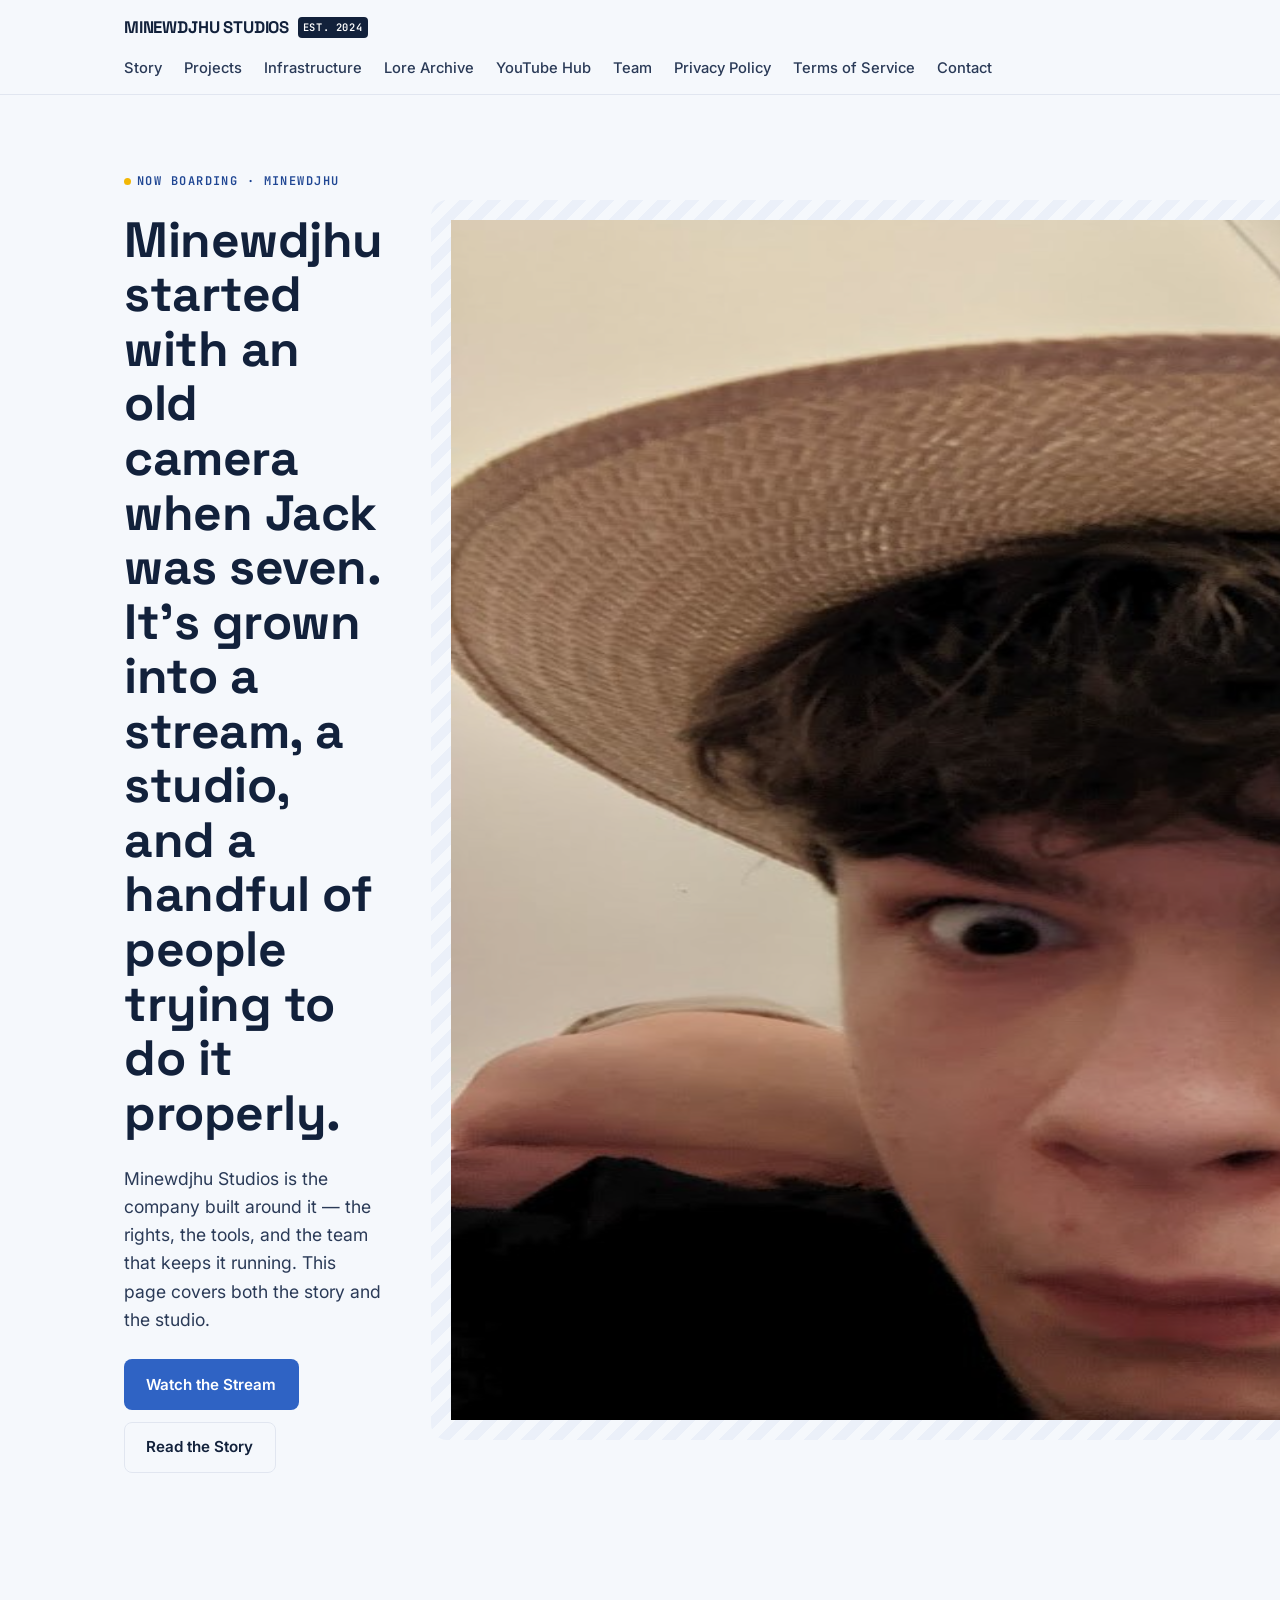
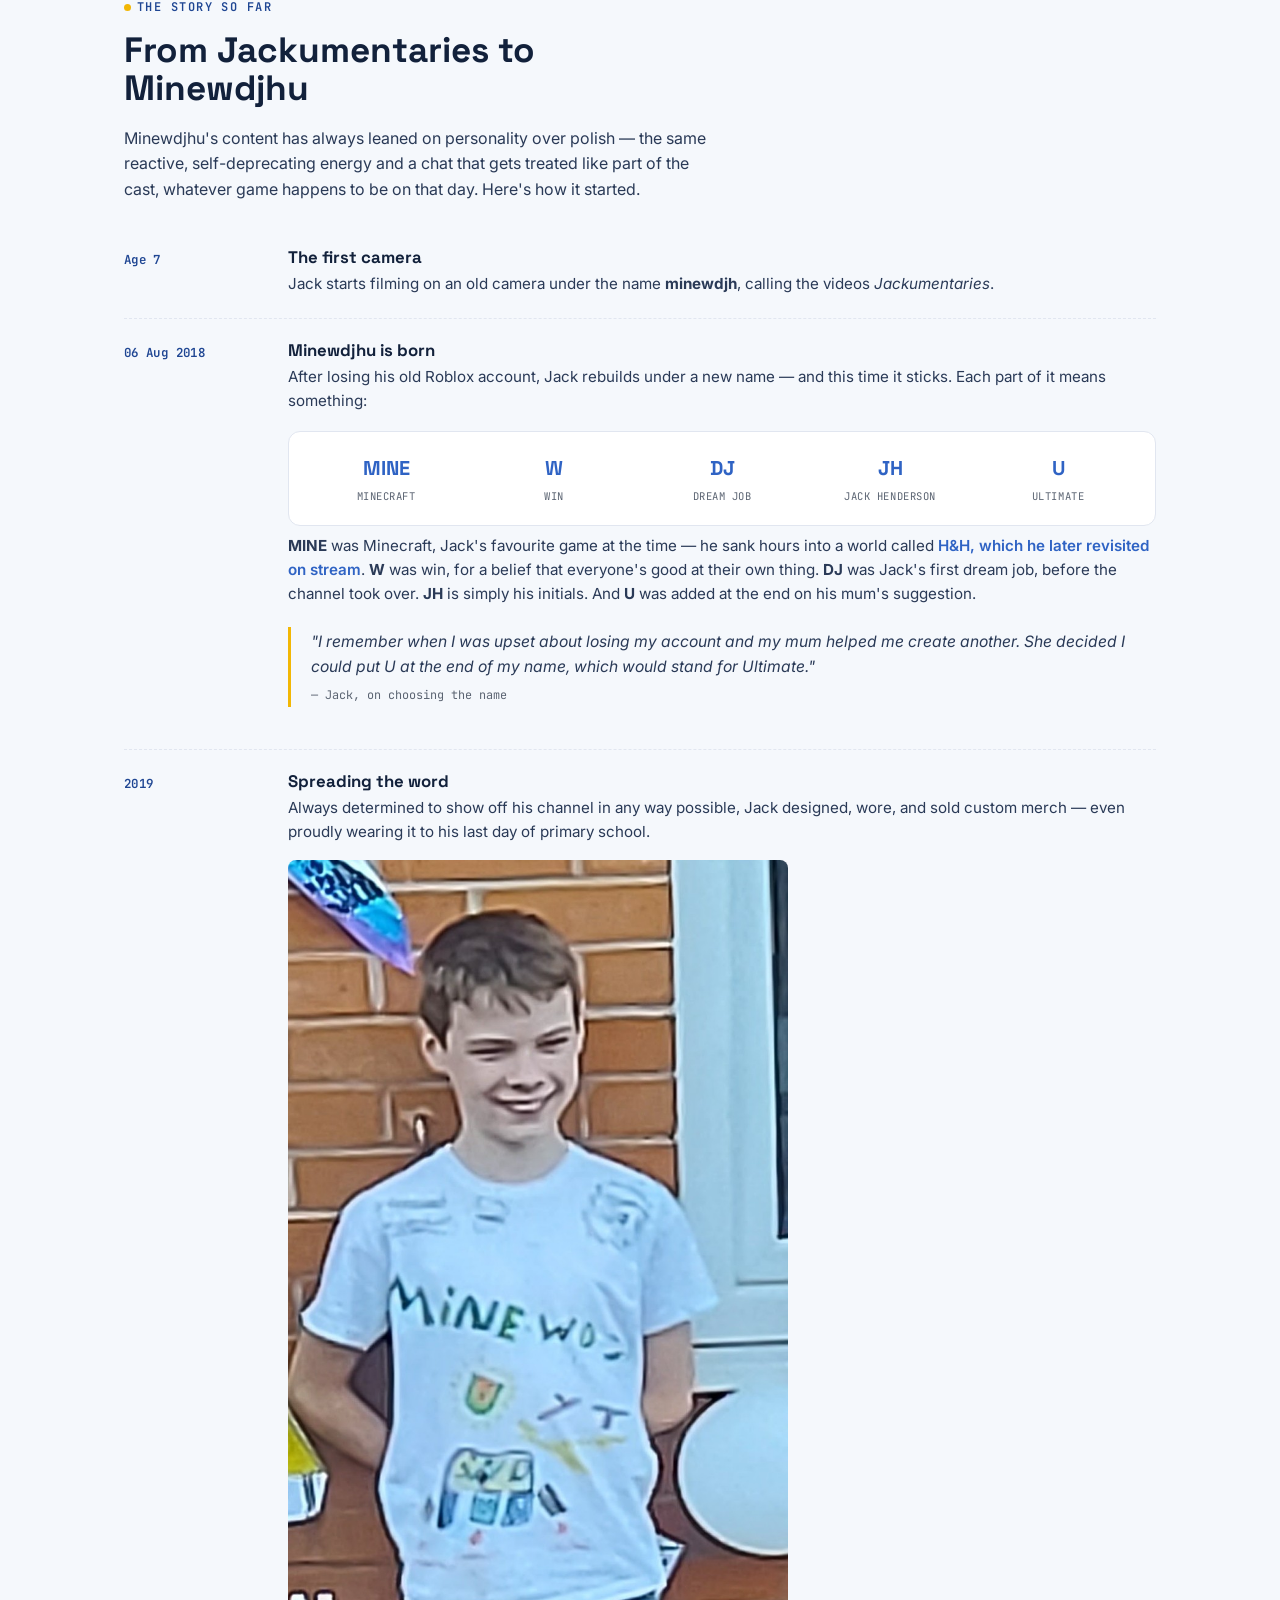
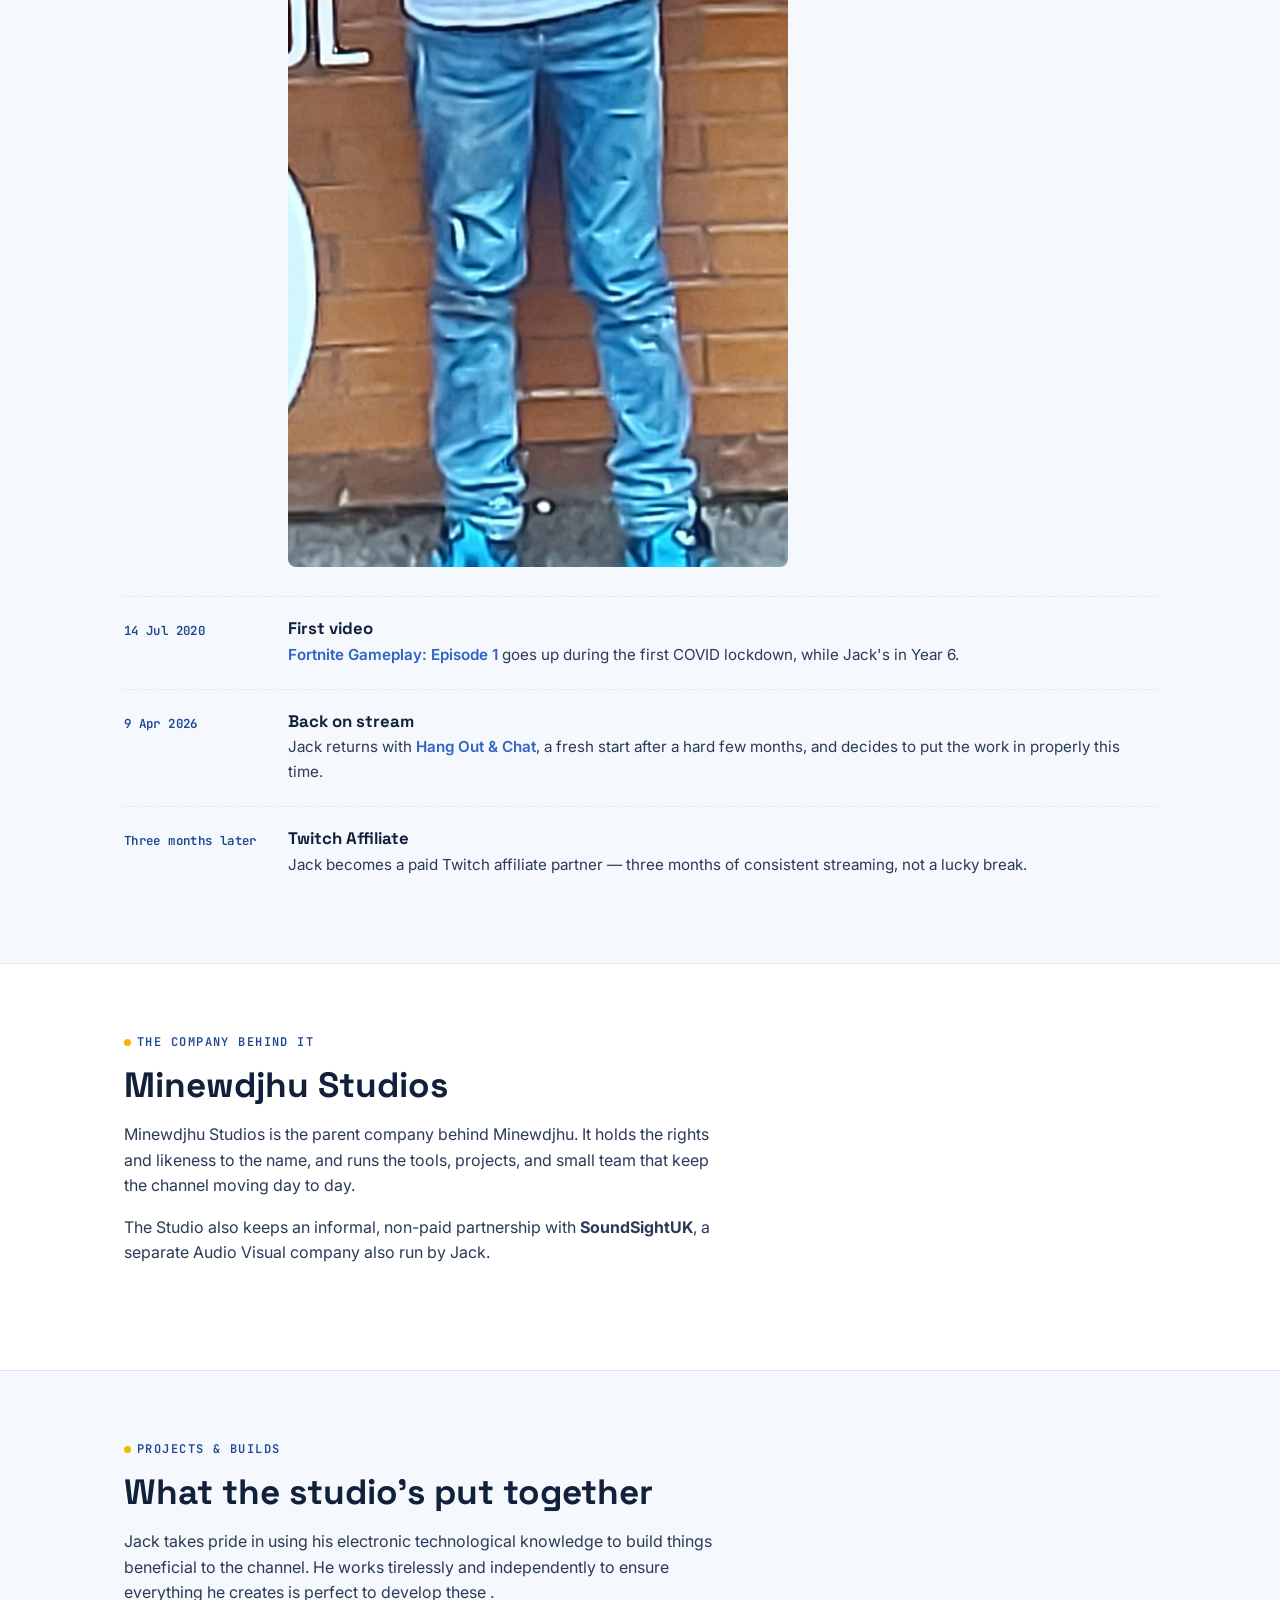
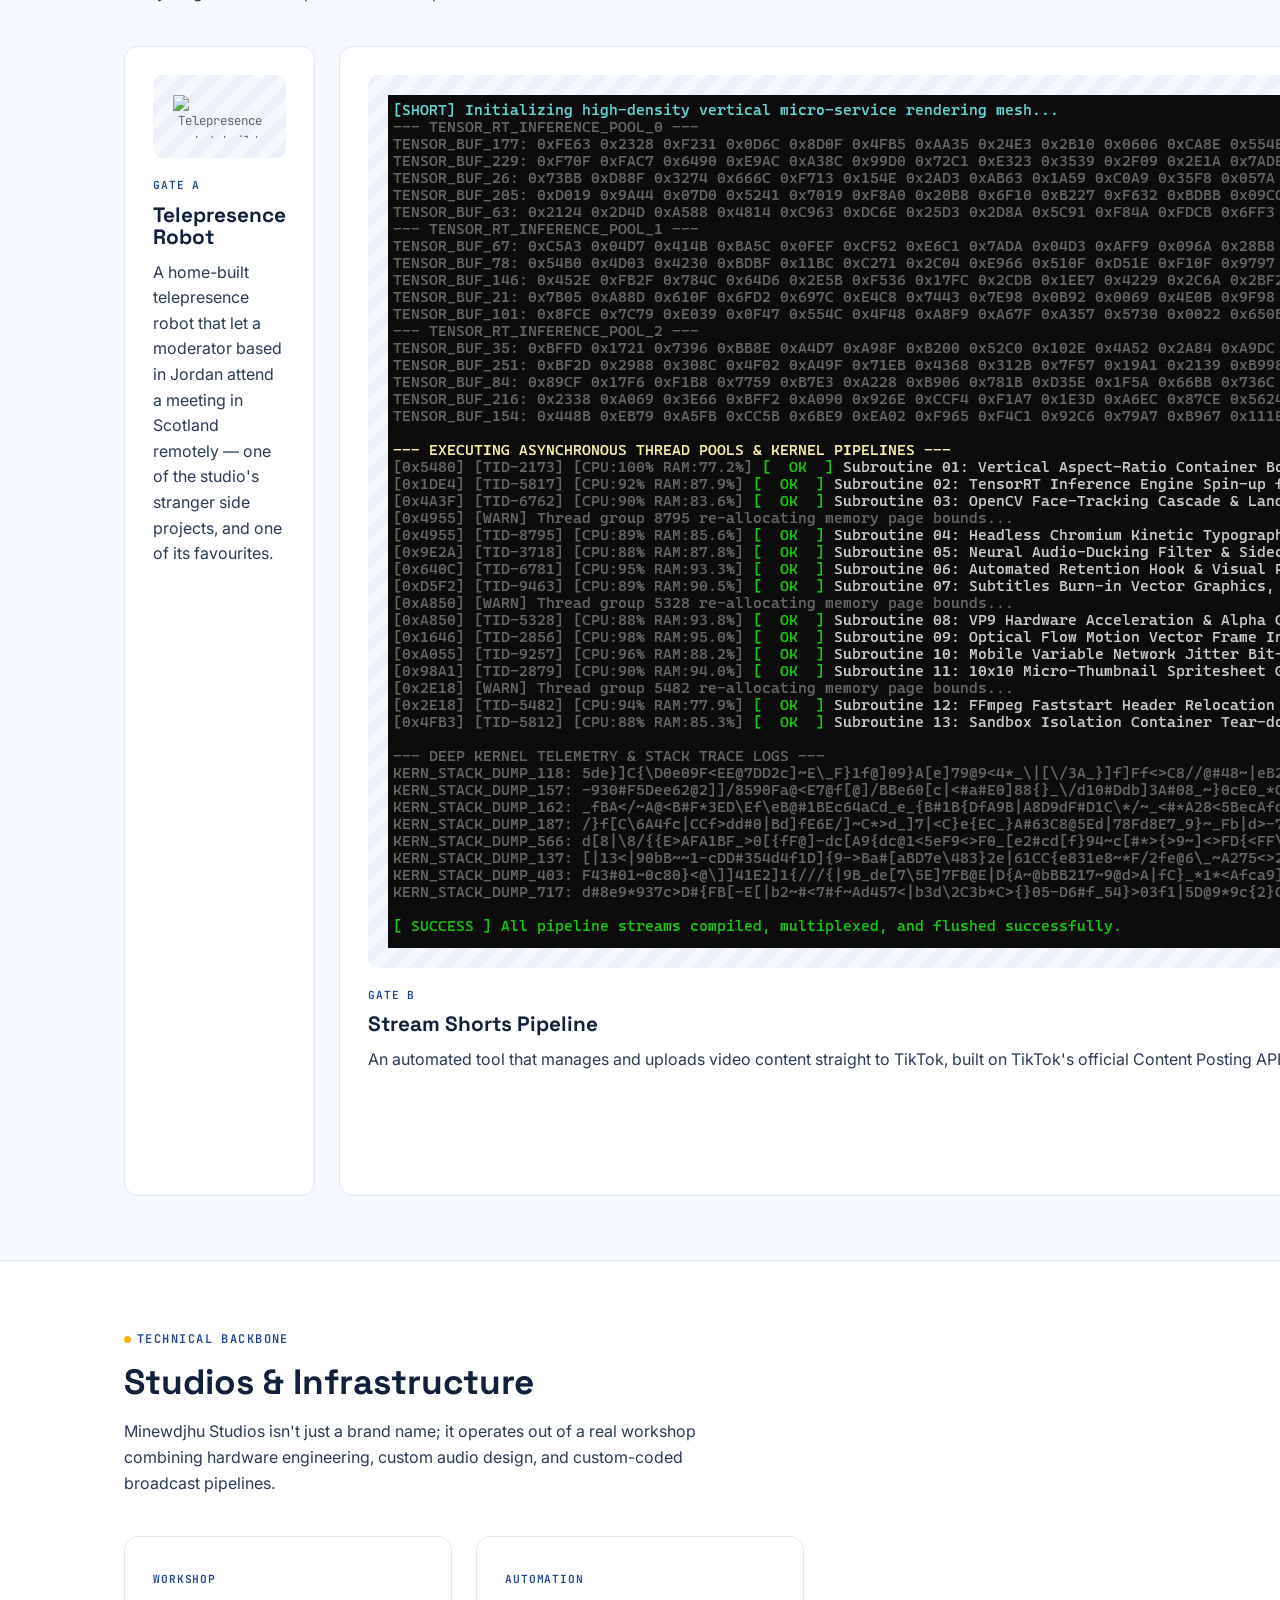
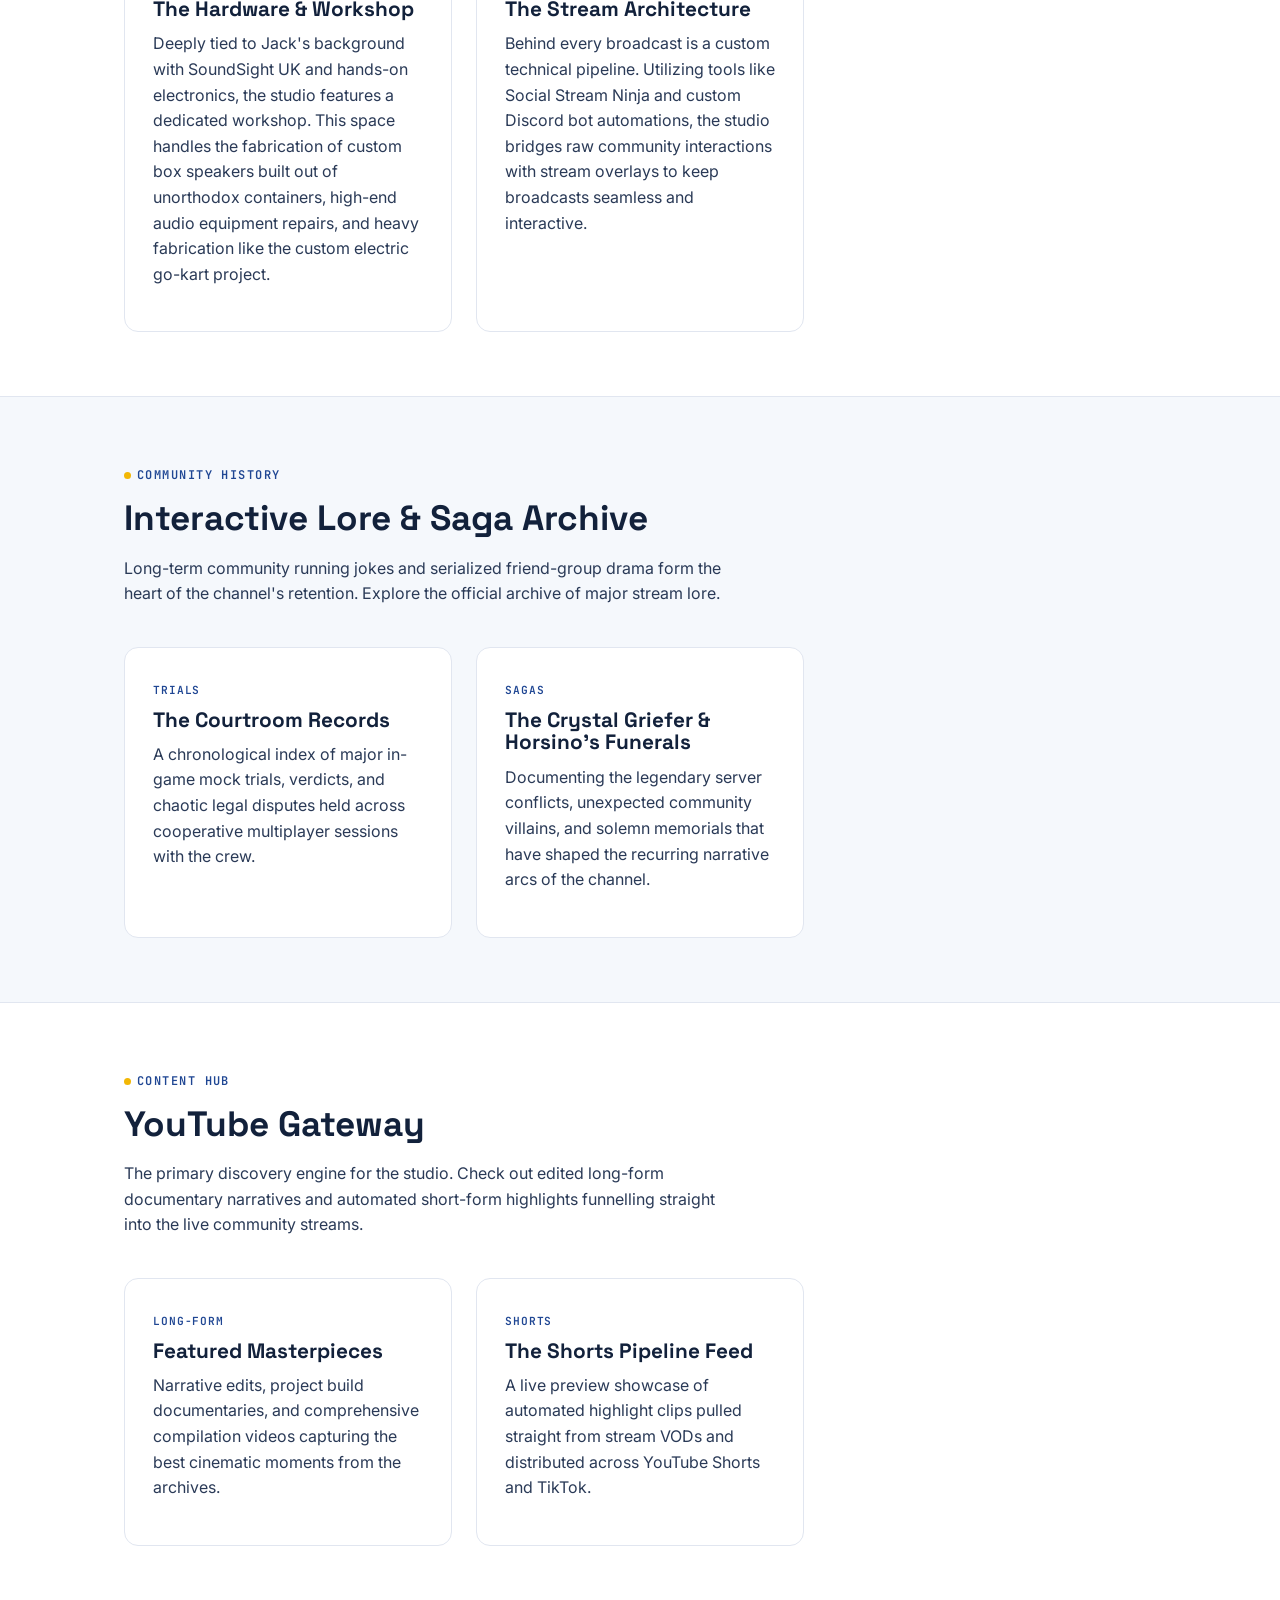
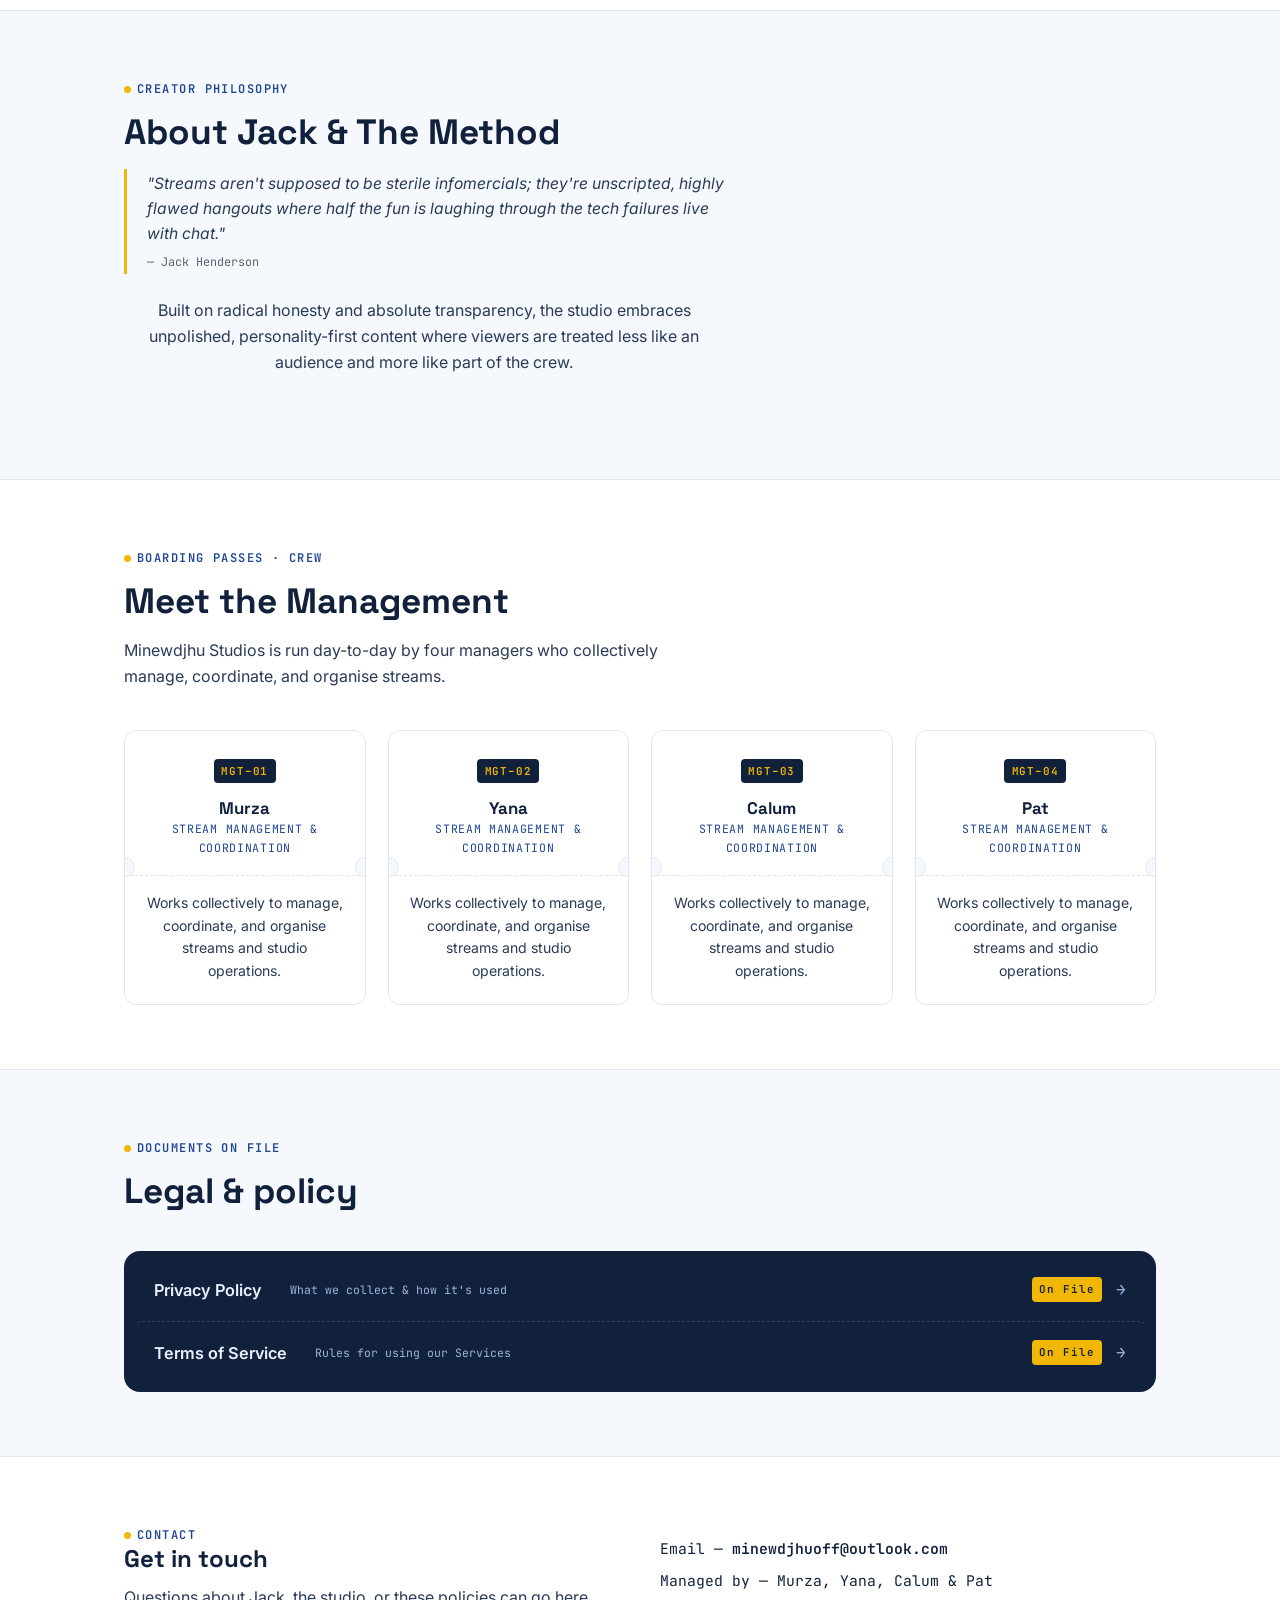
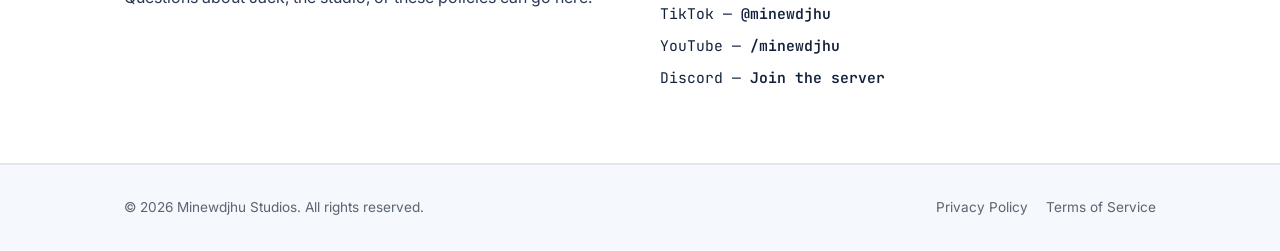
==== index.html @ f94206b1 "Update index.html" ====
<!DOCTYPE html>
<html lang="en">
<head>
<meta charset="UTF-8">
<meta name="viewport" content="width=device-width, initial-scale=1">
<title>Minewdjhu Studios</title>
<meta name="description" content="Minewdjhu Studios is the company behind Jack Henderson's Minewdjhu — the streams, the story, and the tools that keep it running.">

<link rel="preconnect" href="https://fonts.googleapis.com">
<link rel="preconnect" href="https://fonts.gstatic.com" crossorigin>
<link href="https://fonts.googleapis.com/css2?family=Space+Grotesk:wght@500;600;700&family=Inter:wght@400;500;600&family=JetBrains+Mono:wght@500;600&display=swap" rel="stylesheet">
<link rel="stylesheet" href="style.css">
</head>
<body>

<nav class="site-nav">
  <div class="wrap">
    <a href="index.html" class="logo">
      MINEWDJHU STUDIOS <span class="tag">EST. 2024</span>
    </a>
    <ul class="nav-links">
      <li><a href="#story">Story</a></li>
      <li><a href="#projects">Projects</a></li>
      <li><a href="#infrastructure">Infrastructure</a></li>
      <li><a href="#lore">Lore Archive</a></li>
      <li><a href="#youtube-gateway">YouTube Hub</a></li>
      <li><a href="#team">Team</a></li>
      <li><a href="privacy.html">Privacy Policy</a></li>
      <li><a href="terms.html">Terms of Service</a></li>
      <li><a href="#contact">Contact</a></li>
    </ul>
  </div>
</nav>

<!-- ===================== HERO ===================== -->
<header class="hero">
  <div class="wrap hero-grid">
    <div>
      <span class="eyebrow">Now Boarding &middot; Minewdjhu</span>
      <h1>Minewdjhu started with an old camera when Jack was seven. It's grown into a stream, a studio, and a handful of people trying to do it properly.</h1>
      <p class="lead">
        Minewdjhu Studios is the company built around it &mdash; the rights,
        the tools, and the team that keeps it running. This page covers
        both the story and the studio.
      </p>
      <div class="hero-ctas">
        <!-- Update this link to your actual livestream platform -->
        <a href="#" class="btn btn-primary">Watch the Stream</a>
        <a href="#story" class="btn btn-ghost">Read the Story</a>
      </div>
    </div>

    <img src="hero.jpg" alt="Jack Henderson / Minewdjhu" class="photo-slot hero-photo" style="border:none;object-fit:cover;">
  </div>
</header>

<!-- ===================== STORY ===================== -->
<section class="section" id="story">
  <div class="wrap">
    <div class="section-head">
      <span class="eyebrow">The Story So Far</span>
      <h2>From Jackumentaries to Minewdjhu</h2>
      <p>
        Minewdjhu's content has always leaned on personality over polish
        &mdash; the same reactive, self-deprecating energy and a chat
        that gets treated like part of the cast, whatever game happens
        to be on that day. Here's how it started.
      </p>
    </div>

    <div class="timeline">

      <div class="timeline-row">
        <span class="timeline-date">Age 7</span>
        <div>
          <h3 class="timeline-title">The first camera</h3>
          <p class="timeline-desc">
            Jack starts filming on an old camera under the name
            <strong>minewdjh</strong>, calling the videos
            <em>Jackumentaries</em>.
          </p>
        </div>
      </div>

      <div class="timeline-row">
        <span class="timeline-date">06 Aug 2018</span>
        <div>
          <h3 class="timeline-title">Minewdjhu is born</h3>
          <p class="timeline-desc">
            After losing his old Roblox account, Jack rebuilds under a
            new name &mdash; and this time it sticks. Each part of it
            means something:
          </p>

          <div class="breakdown">
            <div class="breakdown-item">
              <span class="breakdown-letters">MINE</span>
              <span class="breakdown-word">Minecraft</span>
            </div>
            <div class="breakdown-item">
              <span class="breakdown-letters">W</span>
              <span class="breakdown-word">Win</span>
            </div>
            <div class="breakdown-item">
              <span class="breakdown-letters">DJ</span>
              <span class="breakdown-word">Dream job</span>
            </div>
            <div class="breakdown-item">
              <span class="breakdown-letters">JH</span>
              <span class="breakdown-word">Jack Henderson</span>
            </div>
            <div class="breakdown-item">
              <span class="breakdown-letters">U</span>
              <span class="breakdown-word">Ultimate</span>
            </div>
          </div>

          <p class="timeline-desc">
            <strong>MINE</strong> was Minecraft, Jack's favourite game at
            the time &mdash; he sank hours into a world called
            <a href="https://www.youtube.com/watch?v=PIsjkJ065OE&amp;t=7118s" target="_blank" rel="noopener noreferrer">H&amp;H, which he later revisited on stream</a>.
            <strong>W</strong> was win, for a belief that everyone's good
            at their own thing. <strong>DJ</strong> was Jack's first
            dream job, before the channel took over. <strong>JH</strong>
            is simply his initials. And <strong>U</strong> was added at
            the end on his mum's suggestion.
          </p>

          <blockquote class="quote">
            "I remember when I was upset about losing my account and my
            mum helped me create another. She decided I could put U at
            the end of my name, which would stand for Ultimate."
            <cite>&mdash; Jack, on choosing the name</cite>
          </blockquote>
        </div>
      </div>

      <div class="timeline-row">
        <span class="timeline-date">2019</span>
        <div>
          <h3 class="timeline-title">Spreading the word</h3>
          <p class="timeline-desc">
            Always determined to show off his channel in any way possible,
            Jack designed, wore, and sold custom merch &mdash; even proudly
            wearing it to his last day of primary school.
          </p>
          <div style="margin-top: 1rem;">
            <img src="primary-school-merch.jpg" alt="Jack in primary school merch" style="width:100%; max-width:500px; border-radius:8px; object-fit:cover;">
          </div>
        </div>
      </div>

      <div class="timeline-row">
        <span class="timeline-date">14 Jul 2020</span>
        <div>
          <h3 class="timeline-title">First video</h3>
          <p class="timeline-desc">
            <a href="https://www.youtube.com/watch?v=sdKzgBfcOKo" target="_blank" rel="noopener noreferrer">Fortnite Gameplay: Episode 1</a>
            goes up during the first COVID lockdown, while Jack's in
            Year 6.
          </p>
        </div>
      </div>

      <div class="timeline-row">
        <span class="timeline-date">9 Apr 2026</span>
        <div>
          <h3 class="timeline-title">Back on stream</h3>
          <p class="timeline-desc">
            Jack returns with
            <a href="https://www.youtube.com/watch?v=FQYOjyafOcY&amp;t=1529s" target="_blank" rel="noopener noreferrer">Hang Out &amp; Chat</a>,
            a fresh start after a hard few months, and decides to put
            the work in properly this time.
          </p>
        </div>
      </div>

      <div class="timeline-row">
        <span class="timeline-date">Three months later</span>
        <div>
          <h3 class="timeline-title">Twitch Affiliate</h3>
          <p class="timeline-desc">
            Jack becomes a paid Twitch affiliate partner &mdash; three
            months of consistent streaming, not a lucky break.
          </p>
        </div>
      </div>

    </div>
  </div>
</section>

<!-- ===================== MINEWDJHU STUDIOS ===================== -->
<section class="section alt">
  <div class="wrap">
    <div class="section-head">
      <span class="eyebrow">The Company Behind It</span>
      <h2>Minewdjhu Studios</h2>
      <p>
        Minewdjhu Studios is the parent company behind Minewdjhu. It
        holds the rights and likeness to the name, and runs the tools,
        projects, and small team that keep the channel moving day to
        day.
      </p>
      <p>
        The Studio also keeps an informal, non-paid partnership with
        <strong>SoundSightUK</strong>, a separate Audio Visual company also run by
        Jack.
      </p>
    </div>
  </div>
</section>

<!-- ===================== PROJECTS ===================== -->
<section class="section" id="projects">
  <div class="wrap">
    <div class="section-head">
      <span class="eyebrow">Projects &amp; Builds</span>
      <h2>What the studio's put together</h2>
      <p>Jack takes pride in using his electronic technological knowledge to build things beneficial to the channel. He works tirelessly and independently to ensure everything he creates is perfect to develop these .</p>
    </div>

    <div class="project-grid">

      <div class="feature-card">
        <img src="gate-a.png" alt="Telepresence robot build" class="photo-slot card-photo" style="border:none;object-fit:cover;">
        <span class="tag">Gate A</span>
        <h3>Telepresence Robot</h3>
        <p>
          A home-built telepresence robot that let a moderator based in
          Jordan attend a meeting in Scotland remotely &mdash; one of
          the studio's stranger side projects, and one of its
          favourites.
        </p>
      </div>

      <div class="feature-card">
        <img src="gate-b.png" alt="Stream Shorts Pipeline screenshot" class="photo-slot card-photo" style="border:none;object-fit:cover;">
        <span class="tag">Gate B</span>
        <h3>Stream Shorts Pipeline</h3>
        <p>
          An automated tool that manages and uploads video content
          straight to TikTok, built on TikTok's official Content
          Posting API.
        </p>
      </div>

      <div class="feature-card">
        <img src="gate-c.png" alt="Automated VOD Pipeline screenshot" class="photo-slot card-photo" style="border:none;object-fit:cover;">
        <span class="tag">Gate C</span>
        <h3>Automated VOD Pipeline</h3>
        <p>
          A companion tool that edits and compiles VOD footage into
          high-quality shorts, feeding the raw material the Shorts
          Pipeline then publishes.
        </p>
      </div>

    </div>
  </div>
</section>

<!-- ===================== STUDIOS & INFRASTRUCTURE ===================== -->
<section class="section alt" id="infrastructure">
  <div class="wrap">
    <div class="section-head">
      <span class="eyebrow">Technical Backbone</span>
      <h2>Studios &amp; Infrastructure</h2>
      <p>
        Minewdjhu Studios isn't just a brand name; it operates out of a real workshop combining hardware engineering, custom audio design, and custom-coded broadcast pipelines.
      </p>
    </div>

    <div class="project-grid">
      <div class="feature-card">
        <span class="tag">Workshop</span>
        <h3>The Hardware &amp; Workshop</h3>
        <p>
          Deeply tied to Jack's background with SoundSight UK and hands-on electronics, the studio features a dedicated workshop. This space handles the fabrication of custom box speakers built out of unorthodox containers, high-end audio equipment repairs, and heavy fabrication like the custom electric go-kart project.
        </p>
      </div>

      <div class="feature-card">
        <span class="tag">Automation</span>
        <h3>The Stream Architecture</h3>
        <p>
          Behind every broadcast is a custom technical pipeline. Utilizing tools like Social Stream Ninja and custom Discord bot automations, the studio bridges raw community interactions with stream overlays to keep broadcasts seamless and interactive.
        </p>
      </div>
    </div>
  </div>
</section>

<!-- ===================== LORE & SAGA ARCHIVE ===================== -->
<section class="section" id="lore">
  <div class="wrap">
    <div class="section-head">
      <span class="eyebrow">Community History</span>
      <h2>Interactive Lore &amp; Saga Archive</h2>
      <p>
        Long-term community running jokes and serialized friend-group drama form the heart of the channel's retention. Explore the official archive of major stream lore.
      </p>
    </div>

    <div class="project-grid">
      <div class="feature-card">
        <span class="tag">Trials</span>
        <h3>The Courtroom Records</h3>
        <p>
          A chronological index of major in-game mock trials, verdicts, and chaotic legal disputes held across cooperative multiplayer sessions with the crew.
        </p>
      </div>

      <div class="feature-card">
        <span class="tag">Sagas</span>
        <h3>The Crystal Griefer &amp; Horsino's Funerals</h3>
        <p>
          Documenting the legendary server conflicts, unexpected community villains, and solemn memorials that have shaped the recurring narrative arcs of the channel.
        </p>
      </div>
    </div>
  </div>
</section>

<!-- ===================== YOUTUBE GATEWAY ===================== -->
<section class="section alt" id="youtube-gateway">
  <div class="wrap">
    <div class="section-head">
      <span class="eyebrow">Content Hub</span>
      <h2>YouTube Gateway</h2>
      <p>
        The primary discovery engine for the studio. Check out edited long-form documentary narratives and automated short-form highlights funnelling straight into the live community streams.
      </p>
    </div>

    <div class="project-grid">
      <div class="feature-card">
        <span class="tag">Long-Form</span>
        <h3>Featured Masterpieces</h3>
        <p>
          Narrative edits, project build documentaries, and comprehensive compilation videos capturing the best cinematic moments from the archives.
        </p>
      </div>

      <div class="feature-card">
        <span class="tag">Shorts</span>
        <h3>The Shorts Pipeline Feed</h3>
        <p>
          A live preview showcase of automated highlight clips pulled straight from stream VODs and distributed across YouTube Shorts and TikTok.
        </p>
      </div>
    </div>
  </div>
</section>

<!-- ===================== ABOUT JACK / CREATOR PHILOSOPHY ===================== -->
<section class="section" id="philosophy">
  <div class="wrap">
    <div class="section-head">
      <span class="eyebrow">Creator Philosophy</span>
      <h2>About Jack &amp; The Method</h2>
      <blockquote class="quote" style="margin: 0 auto; max-width: 800px;">
        "Streams aren't supposed to be sterile infomercials; they're unscripted, highly flawed hangouts where half the fun is laughing through the tech failures live with chat."
        <cite>&mdash; Jack Henderson</cite>
      </blockquote>
      <p style="text-align: center; margin-top: 1.5rem;">
        Built on radical honesty and absolute transparency, the studio embraces unpolished, personality-first content where viewers are treated less like an audience and more like part of the crew.
      </p>
    </div>
  </div>
</section>

<!-- ===================== MANAGEMENT ===================== -->
<section class="section alt" id="team">
  <div class="wrap">
    <div class="section-head">
      <span class="eyebrow">Boarding Passes &middot; Crew</span>
      <h2>Meet the Management</h2>
      <p>
        Minewdjhu Studios is run day-to-day by four managers who collectively
        manage, coordinate, and organise streams.
      </p>
    </div>

    <div class="team-grid">

      <div class="pass">
        <span class="code">MGT&ndash;01</span>
        <h3>Murza</h3>
        <span class="role">Stream Management &amp; Coordination</span>
        <div class="divider"></div>
        <p>Works collectively to manage, coordinate, and organise streams and studio operations.</p>
      </div>

      <div class="pass">
        <span class="code">MGT&ndash;02</span>
        <h3>Yana</h3>
        <span class="role">Stream Management &amp; Coordination</span>
        <div class="divider"></div>
        <p>Works collectively to manage, coordinate, and organise streams and studio operations.</p>
      </div>

      <div class="pass">
        <span class="code">MGT&ndash;03</span>
        <h3>Calum</h3>
        <span class="role">Stream Management &amp; Coordination</span>
        <div class="divider"></div>
        <p>Works collectively to manage, coordinate, and organise streams and studio operations.</p>
      </div>

      <div class="pass">
        <span class="code">MGT&ndash;04</span>
        <h3>Pat</h3>
        <span class="role">Stream Management &amp; Coordination</span>
        <div class="divider"></div>
        <p>Works collectively to manage, coordinate, and organise streams and studio operations.</p>
      </div>

    </div>
  </div>
</section>

<!-- ===================== DOCUMENTS ===================== -->
<section class="section">
  <div class="wrap">
    <div class="section-head">
      <span class="eyebrow">Documents on File</span>
      <h2>Legal &amp; policy</h2>
    </div>

    <div class="docs">
      <a href="privacy.html" class="docs-row">
        <span class="docs-left">
          <span class="doc-name">Privacy Policy</span><br>
          <span class="doc-desc">What we collect &amp; how it's used</span>
        </span>
        <span style="display:flex;align-items:center;">
          <span class="status">On File</span>
          <span class="docs-arrow">&rarr;</span>
        </span>
      </a>
      <a href="terms.html" class="docs-row">
        <span class="docs-left">
          <span class="doc-name">Terms of Service</span><br>
          <span class="doc-desc">Rules for using our Services</span>
        </span>
        <span style="display:flex;align-items:center;">
          <span class="status">On File</span>
          <span class="docs-arrow">&rarr;</span>
        </span>
      </a>
    </div>
  </div>
</section>

<!-- ===================== CONTACT ===================== -->
<section class="section alt" id="contact">
  <div class="wrap contact-grid">
    <div>
      <span class="eyebrow">Contact</span>
      <h2>Get in touch</h2>
      <p>Questions about Jack, the studio, or these policies can go here.</p>
    </div>
    <ul class="contact-list">
      <li>Email &mdash; <a href="mailto:minewdjhuoff@outlook.com">minewdjhuoff@outlook.com</a></li>
      <li>Managed by &mdash; Murza, Yana, Calum &amp; Pat</li>
      <li>TikTok &mdash; <a href="#">@minewdjhu</a></li>
      <li>YouTube &mdash; <a href="#">/minewdjhu</a></li>
      <li>Discord &mdash; <a href="#">Join the server</a></li>
    </ul>
  </div>
</section>

<footer>
  <div class="wrap footer-row">
    <span>&copy; 2026 Minewdjhu Studios. All rights reserved.</span>
    <ul class="footer-links">
      <li><a href="privacy.html">Privacy Policy</a></li>
      <li><a href="terms.html">Terms of Service</a></li>
    </ul>
  </div>
</footer>

</body>
</html>
---- style.css ----
/* ============================================================
   MINEWDJHU STUDIOS — shared site styles
   Motif: departures-board / boarding-pass, echoing the BingBong
   Airlines branding already used across the channel's content.
   ============================================================ */

:root{
  --ink:        #12213B;
  --ink-soft:   #2A3A57;
  --brand:      #2F63C4;
  --brand-deep: #1F4693;
  --paper:      #F5F8FC;
  --card:       #FFFFFF;
  --gold:       #F2B705;
  --green:      #4F9A6E;
  --slate:      #5B6472;
  --line:       #E1E6F0;

  --display: 'Space Grotesk', sans-serif;
  --body:    'Inter', sans-serif;
  --mono:    'JetBrains Mono', monospace;

  --container: 1080px;
}

*{ box-sizing: border-box; }
html{ scroll-behavior: smooth; }

body{
  margin: 0;
  font-family: var(--body);
  color: var(--ink);
  background: var(--paper);
  line-height: 1.6;
  -webkit-font-smoothing: antialiased;
}

h1,h2,h3{
  font-family: var(--display);
  line-height: 1.1;
  margin: 0 0 .5em;
  color: var(--ink);
}

p{ margin: 0 0 1em; color: var(--ink-soft); }
a{ color: var(--brand); text-decoration: none; }
a:hover{ text-decoration: underline; }
a:focus-visible, button:focus-visible{
  outline: 2px solid var(--brand);
  outline-offset: 3px;
}

.wrap{
  max-width: var(--container);
  margin: 0 auto;
  padding: 0 24px;
}

.eyebrow{
  font-family: var(--mono);
  font-size: .75rem;
  font-weight: 600;
  letter-spacing: .12em;
  text-transform: uppercase;
  color: var(--brand-deep);
  display: inline-flex;
  align-items: center;
  gap: .5em;
}
.eyebrow::before{
  content: "";
  width: 7px; height: 7px;
  border-radius: 50%;
  background: var(--gold);
  display: inline-block;
}

/* ---------- Nav ---------- */
.site-nav{
  position: sticky; top: 0; z-index: 20;
  background: rgba(245,248,252,.92);
  backdrop-filter: blur(6px);
  border-bottom: 1px solid var(--line);
}
.site-nav .wrap{
  display: flex; align-items: center; justify-content: space-between;
  padding-top: 14px; padding-bottom: 14px;
  gap: 16px; flex-wrap: wrap;
}
.logo{
  font-family: var(--display);
  font-weight: 700;
  font-size: 1.05rem;
  color: var(--ink);
  display: flex; align-items: center; gap: .5em;
  letter-spacing: -.01em;
}
.logo .tag{
  font-family: var(--mono);
  font-size: .65rem;
  font-weight: 600;
  background: var(--ink);
  color: #fff;
  padding: .2em .5em;
  border-radius: 4px;
  letter-spacing: .06em;
}
.nav-links{
  display: flex; gap: 22px; flex-wrap: wrap;
  font-size: .92rem; font-weight: 500;
  list-style: none; margin: 0; padding: 0;
}
.nav-links a{ color: var(--ink-soft); }
.nav-links a:hover{ color: var(--brand); }

/* ---------- Buttons ---------- */
.btn{
  display: inline-flex; align-items: center; gap: .5em;
  font-family: var(--body); font-weight: 600; font-size: .95rem;
  padding: .8em 1.4em;
  border-radius: 8px;
  border: 1px solid transparent;
  cursor: pointer;
  transition: transform .15s ease, background .15s ease, border-color .15s ease;
  text-decoration: none;
}
.btn:hover{ text-decoration: none; transform: translateY(-1px); }
.btn-primary{ background: var(--brand); color: #fff; }
.btn-primary:hover{ background: var(--brand-deep); }
.btn-ghost{ background: transparent; border-color: var(--line); color: var(--ink); }
.btn-ghost:hover{ border-color: var(--brand); color: var(--brand); }

/* ---------- Hero ---------- */
.hero{ padding: 72px 0 56px; }
.hero-grid{
  display: grid; grid-template-columns: 1.1fr .9fr; gap: 48px;
  align-items: center;
}
.hero h1{
  font-size: clamp(2rem, 4vw, 3.1rem);
  margin-top: .4em;
  letter-spacing: -.01em;
}
.hero p.lead{ font-size: 1.1rem; max-width: 44ch; }
.hero-ctas{ display: flex; gap: 12px; flex-wrap: wrap; margin-top: 1.6em; }

@keyframes riseIn{
  from{ opacity: 0; transform: translateY(10px); }
  to{ opacity: 1; transform: translateY(0); }
}
.hero .eyebrow, .hero h1, .hero p.lead, .hero-ctas{
  animation: riseIn .5s ease both;
}
.hero h1{ animation-delay: .05s; }
.hero p.lead{ animation-delay: .1s; }
.hero-ctas{ animation-delay: .15s; }

/* ---------- Photo placeholders ---------- */
.photo-slot{
  border: 1.5px dashed #B9C3D6;
  border-radius: 12px;
  background:
    repeating-linear-gradient(135deg, #EBF0F9 0 10px, #F5F8FC 10px 20px);
  color: var(--slate);
  display: flex; flex-direction: column; align-items: center; justify-content: center;
  text-align: center; gap: 6px;
  padding: 20px;
  font-family: var(--mono); font-size: .78rem;
}
.photo-slot strong{
  font-family: var(--body); font-weight: 700; font-size: .85rem;
  color: var(--ink-soft); letter-spacing: normal;
}
.photo-slot.hero-photo{ aspect-ratio: 4 / 3; border-radius: 16px; }
.photo-slot.card-photo{ aspect-ratio: 16 / 10; border-radius: 10px; margin-bottom: 1em; }
.photo-slot.avatar{
  width: 96px; height: 96px; border-radius: 50%;
  margin: 0 auto 14px; padding: 8px; font-size: .6rem;
}

/* ---------- Sections ---------- */
.section{ padding: 64px 0; }
.section-head{ max-width: 60ch; margin-bottom: 40px; }
.section-head h2{ font-size: clamp(1.6rem, 3vw, 2.2rem); margin-top: .35em; }

.section.alt{ background: var(--card); border-top: 1px solid var(--line); border-bottom: 1px solid var(--line); }

/* ---------- Feature cards (What We Do) ---------- */
.feature-grid{
  display: grid; grid-template-columns: 1fr 1fr; gap: 28px;
}
.feature-card{
  background: var(--card);
  border: 1px solid var(--line);
  border-radius: 14px;
  padding: 28px;
}
.feature-card .tag{
  font-family: var(--mono); font-size: .7rem; font-weight: 600;
  color: var(--brand-deep); letter-spacing: .08em; text-transform: uppercase;
  display: inline-block; margin-bottom: .8em;
}
.feature-card h3{ font-size: 1.3rem; }
.feature-card ul{ margin: 1em 0 0; padding-left: 1.1em; color: var(--ink-soft); }
.feature-card li{ margin-bottom: .4em; }

/* ---------- Project grid (3-up, reuses .feature-card) ---------- */
.project-grid{
  display: grid; grid-template-columns: repeat(3, 1fr); gap: 24px;
}

/* ---------- Story timeline (departures-board style) ---------- */
.timeline{ margin-top: 8px; }
.timeline-row{
  display: grid; grid-template-columns: 140px 1fr; gap: 24px;
  padding: 22px 0;
  border-top: 1px dashed var(--line);
}
.timeline-row:first-child{ border-top: none; padding-top: 6px; }
.timeline-date{
  font-family: var(--mono); font-size: .78rem; font-weight: 600;
  color: var(--brand-deep); letter-spacing: .03em; padding-top: 2px;
}
.timeline-title{ font-size: 1.05rem; margin-bottom: .3em; }
.timeline-desc{ color: var(--ink-soft); font-size: .95rem; margin: 0; }
.timeline-desc a{ font-weight: 600; }

/* ---------- Name breakdown ---------- */
.breakdown{
  display: grid; grid-template-columns: repeat(5, 1fr); gap: 14px;
  background: var(--card); border: 1px solid var(--line); border-radius: 12px;
  padding: 20px; margin: 18px 0 8px;
}
.breakdown-item{ text-align: center; }
.breakdown-letters{
  font-family: var(--display); font-weight: 700; font-size: 1.25rem;
  color: var(--brand); display: block;
}
.breakdown-word{
  font-family: var(--mono); font-size: .66rem; text-transform: uppercase;
  letter-spacing: .05em; color: var(--slate); display: block; margin-top: .35em;
}

/* ---------- Pull quote ---------- */
.quote{
  border-left: 3px solid var(--gold);
  padding: 2px 0 2px 20px;
  margin: 20px 0;
  font-style: italic;
  color: var(--ink-soft);
  font-size: .98rem;
}
.quote cite{
  display: block; margin-top: .6em; font-style: normal;
  font-family: var(--mono); font-size: .74rem; color: var(--slate);
}

/* ---------- Boarding pass / team cards ---------- */
.team-grid{
  display: grid; grid-template-columns: repeat(4, 1fr); gap: 22px;
}
.pass{
  position: relative;
  background: var(--card);
  border: 1px solid var(--line);
  border-radius: 12px;
  padding: 26px 20px 22px;
  text-align: center;
  overflow: hidden;
}
.pass::before, .pass::after{
  content: "";
  position: absolute;
  width: 18px; height: 18px;
  background: var(--paper);
  border: 1px solid var(--line);
  border-radius: 50%;
  top: 50%; transform: translateY(-50%);
}
.pass::before{ left: -10px; }
.pass::after{ right: -10px; }
.pass .code{
  font-family: var(--mono); font-size: .68rem; font-weight: 600;
  color: var(--gold); background: var(--ink);
  display: inline-block; padding: .3em .7em; border-radius: 4px;
  letter-spacing: .08em; margin-bottom: 16px;
}
.pass h3{ font-size: 1.05rem; margin-bottom: .15em; }
.pass .role{
  font-family: var(--mono); font-size: .72rem; color: var(--brand-deep);
  text-transform: uppercase; letter-spacing: .06em; margin-bottom: .8em; display: block;
}
.pass p{ font-size: .88rem; margin: 0; }
.pass .divider{
  border-top: 1.5px dashed var(--line);
  margin: 18px -20px 16px;
}

/* ---------- Documents strip ---------- */
.docs{
  background: var(--ink);
  border-radius: 16px;
  padding: 8px 8px;
}
.docs-row{
  display: flex; align-items: center; justify-content: space-between;
  padding: 18px 22px;
  border-radius: 10px;
  color: #EAF0FF;
  text-decoration: none;
  transition: background .15s ease;
}
.docs-row:hover{ background: rgba(255,255,255,.06); text-decoration: none; }
.docs-row + .docs-row{ border-top: 1px dashed rgba(255,255,255,.14); }
.docs-left{ display: flex; align-items: center; gap: 14px; }
.docs-left .doc-name{ font-weight: 600; font-size: 1.02rem; }
.docs-left .doc-desc{ font-family: var(--mono); font-size: .72rem; color: #9FB2DE; }
.status{
  font-family: var(--mono); font-size: .68rem; font-weight: 600;
  letter-spacing: .08em; color: var(--ink);
  background: var(--gold);
  padding: .35em .7em; border-radius: 4px;
}
.docs-arrow{ color: #9FB2DE; font-family: var(--mono); margin-left: 14px; }

/* ---------- Contact / Footer ---------- */
.contact-grid{
  display: grid; grid-template-columns: 1fr 1fr; gap: 40px; align-items: start;
}
.contact-list{ list-style: none; margin: 1em 0 0; padding: 0; }
.contact-list li{ margin-bottom: .6em; font-family: var(--mono); font-size: .92rem; }
.contact-list a{ color: var(--ink); font-weight: 600; }

footer{
  border-top: 1px solid var(--line);
  padding: 32px 0;
  font-size: .85rem;
  color: var(--slate);
}
.footer-row{
  display: flex; justify-content: space-between; align-items: center;
  flex-wrap: wrap; gap: 12px;
}
.footer-links{ display: flex; gap: 18px; list-style: none; margin: 0; padding: 0; }
.footer-links a{ color: var(--slate); }
.footer-links a:hover{ color: var(--brand); }

/* ---------- Legal pages ---------- */
.legal{
  max-width: 74ch; margin: 0 auto; padding: 64px 24px 80px;
}
.legal h1{ font-size: clamp(1.8rem, 3.5vw, 2.4rem); }
.legal .updated{
  font-family: var(--mono); font-size: .8rem; color: var(--slate);
  margin-bottom: 2em; display: block;
}
.legal h2{ font-size: 1.15rem; margin-top: 1.8em; }
.legal p, .legal li{ color: var(--ink-soft); }
.legal ul{ padding-left: 1.3em; }
.legal .back-link{
  display: inline-block; margin-bottom: 2em;
  font-family: var(--mono); font-size: .82rem;
}

/* ---------- Responsive ---------- */
@media (max-width: 860px){
  .hero-grid{ grid-template-columns: 1fr; }
  .hero-photo{ order: -1; }
  .feature-grid{ grid-template-columns: 1fr; }
  .project-grid{ grid-template-columns: 1fr; }
  .team-grid{ grid-template-columns: 1fr 1fr; }
  .contact-grid{ grid-template-columns: 1fr; }
  .breakdown{ grid-template-columns: repeat(3, 1fr); }
}
@media (max-width: 620px){
  .timeline-row{ grid-template-columns: 1fr; gap: 6px; }
}
@media (max-width: 520px){
  .team-grid{ grid-template-columns: 1fr; }
  .docs-row{ flex-direction: column; align-items: flex-start; gap: 10px; }
  .breakdown{ grid-template-columns: repeat(2, 1fr); }
}

@media (prefers-reduced-motion: reduce){
  html{ scroll-behavior: auto; }
  .hero .eyebrow, .hero h1, .hero p.lead, .hero-ctas{ animation: none; }
  .btn:hover{ transform: none; }
}
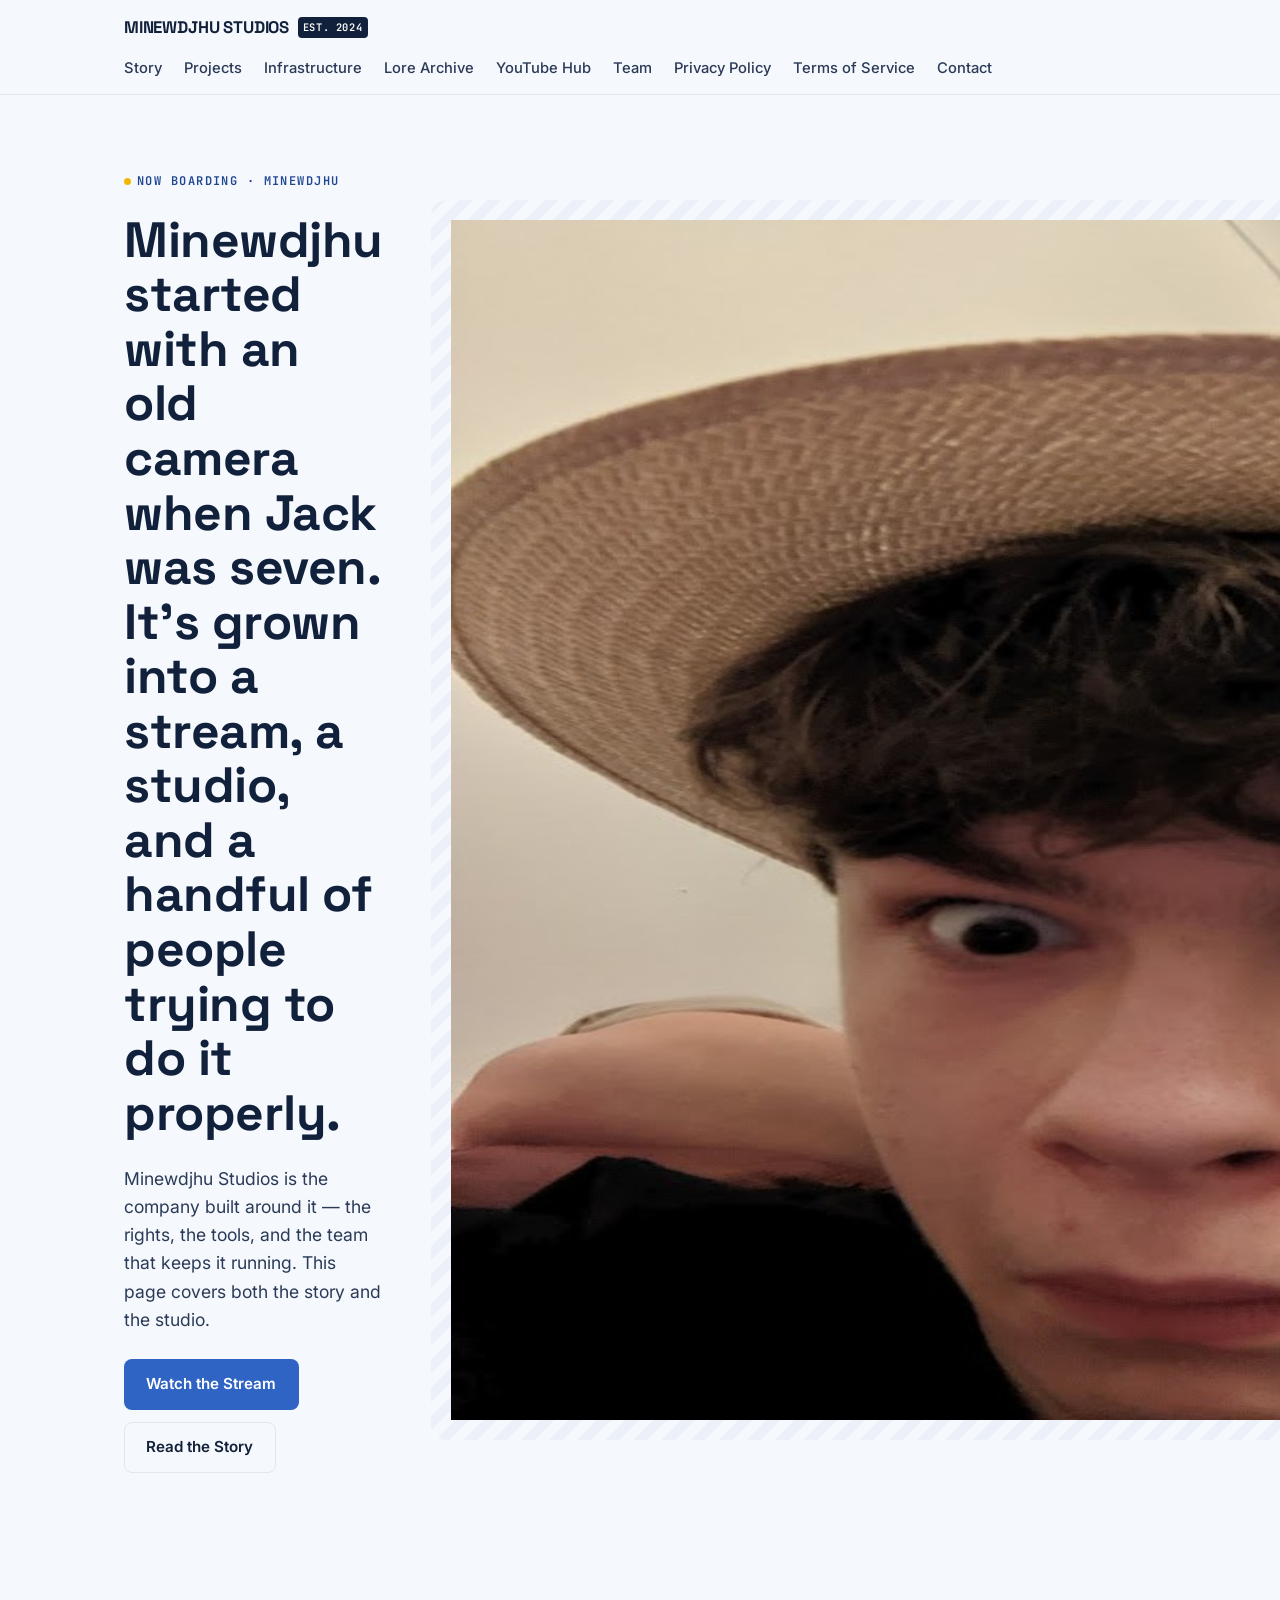
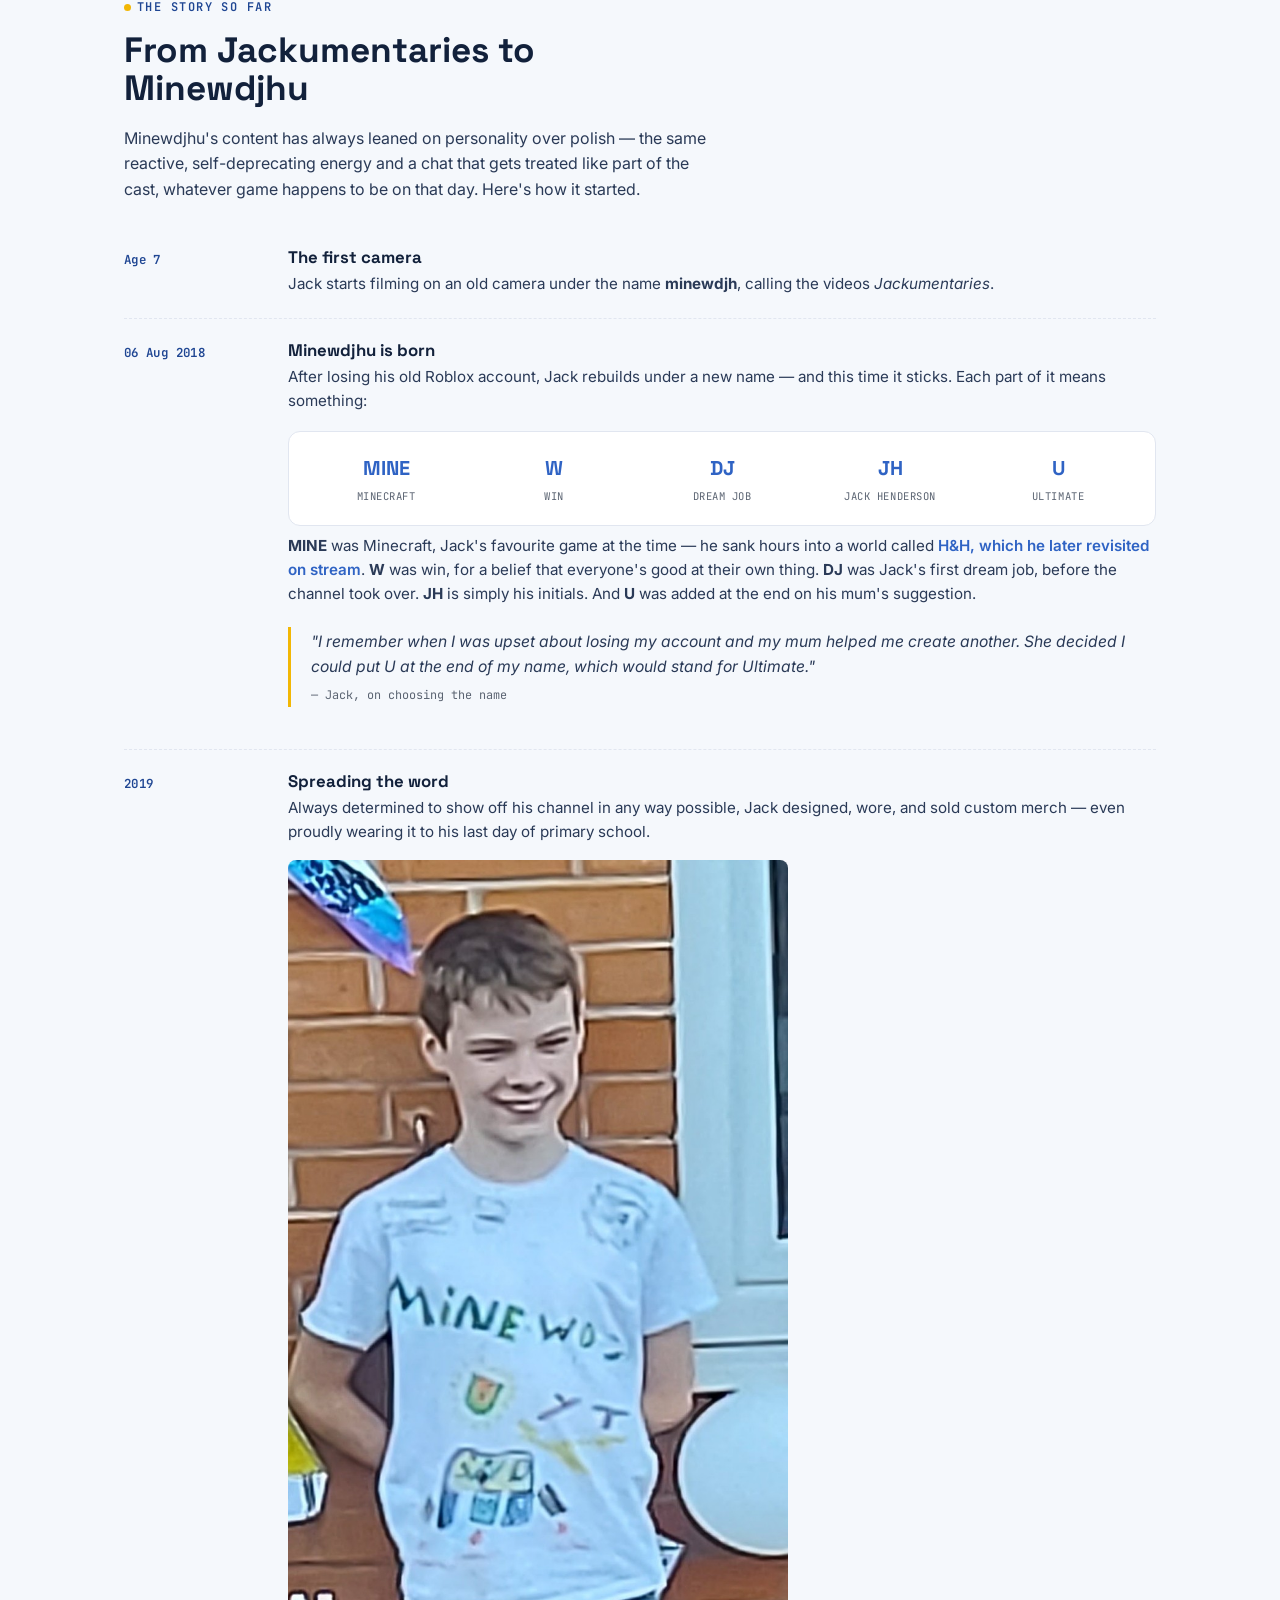
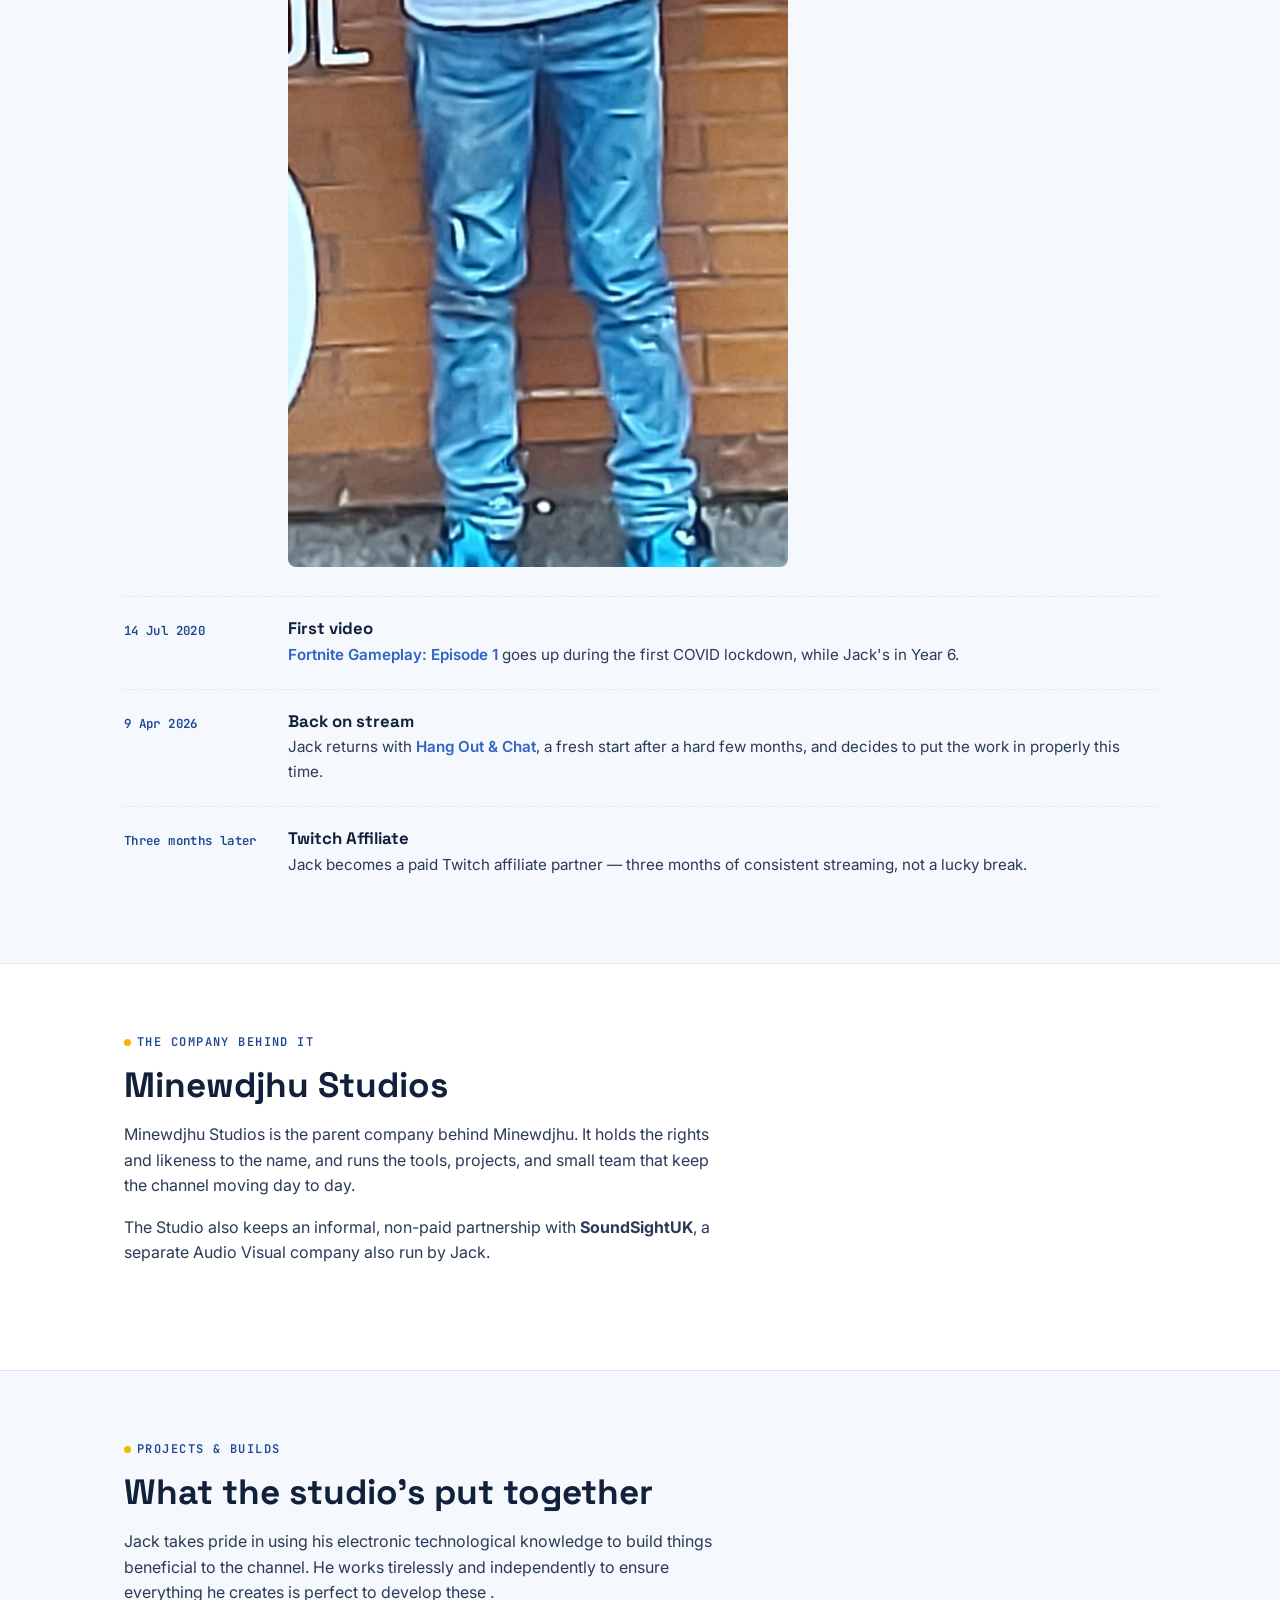
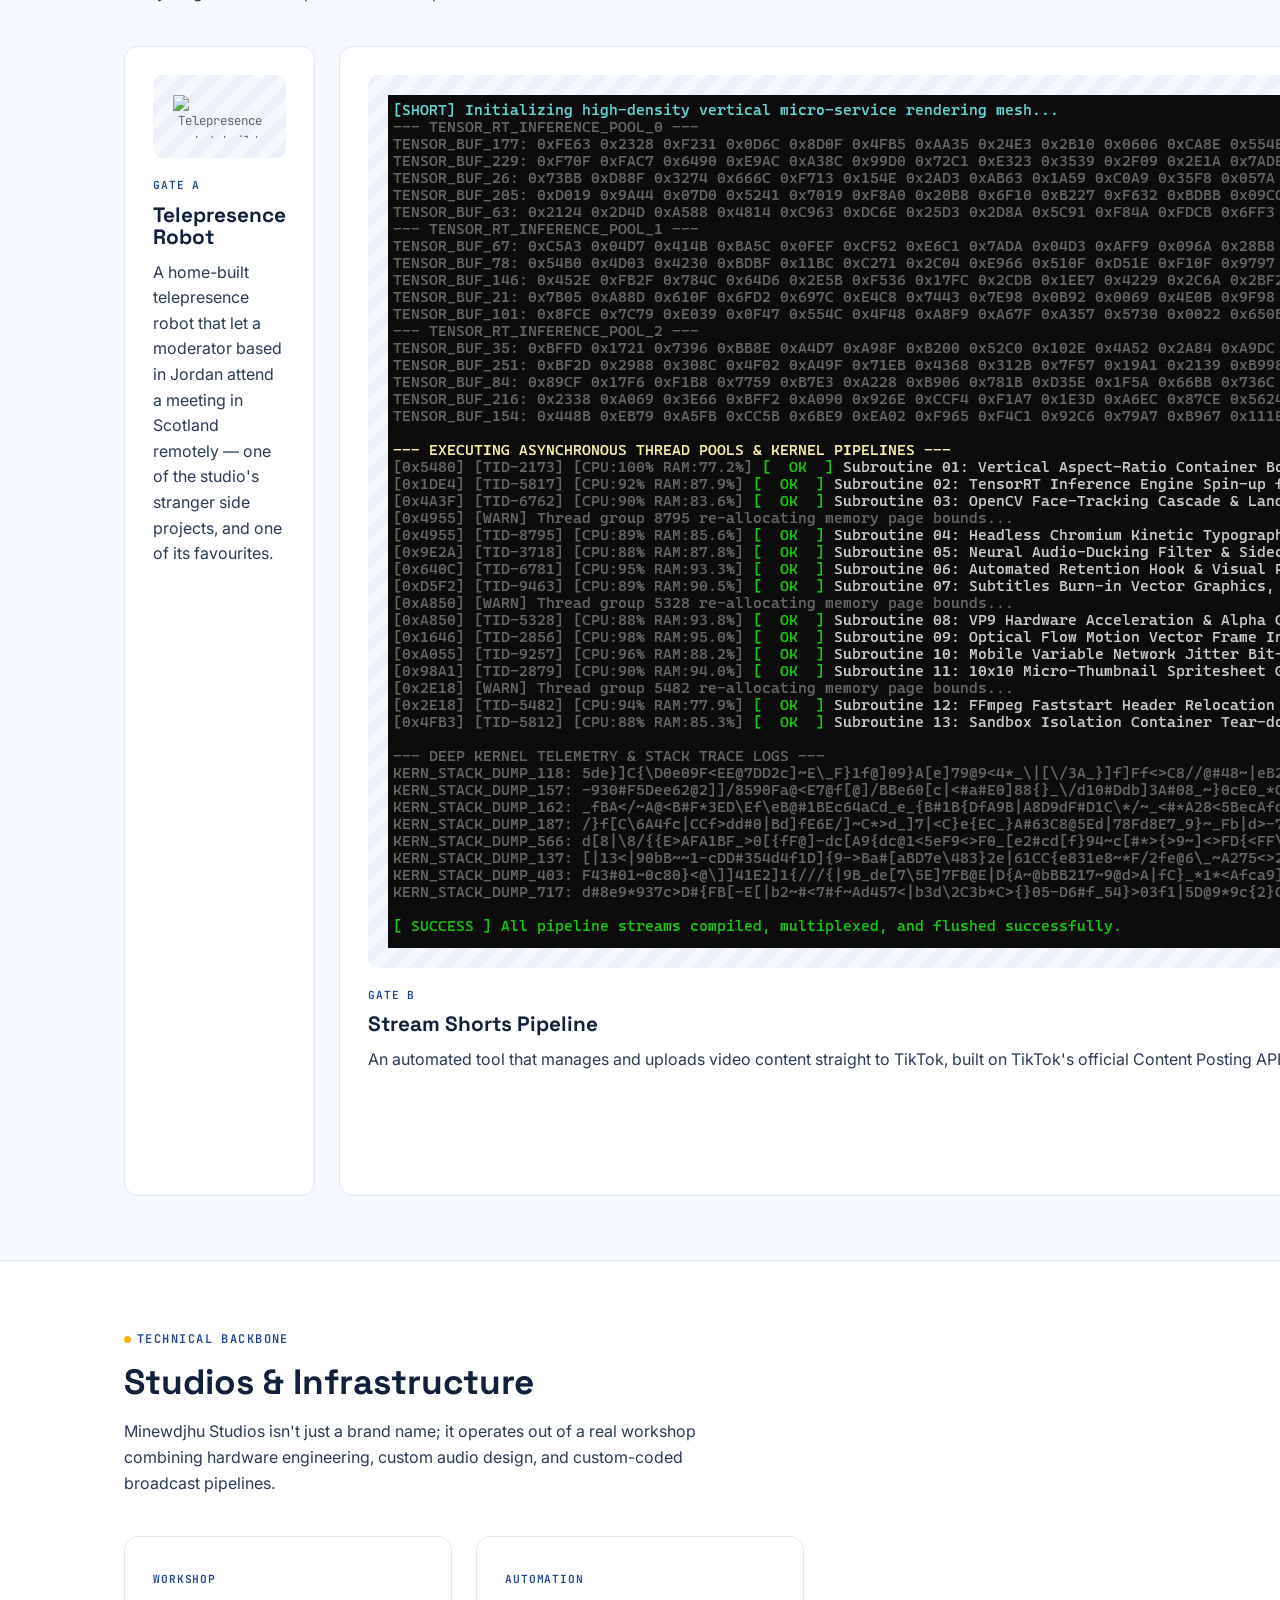
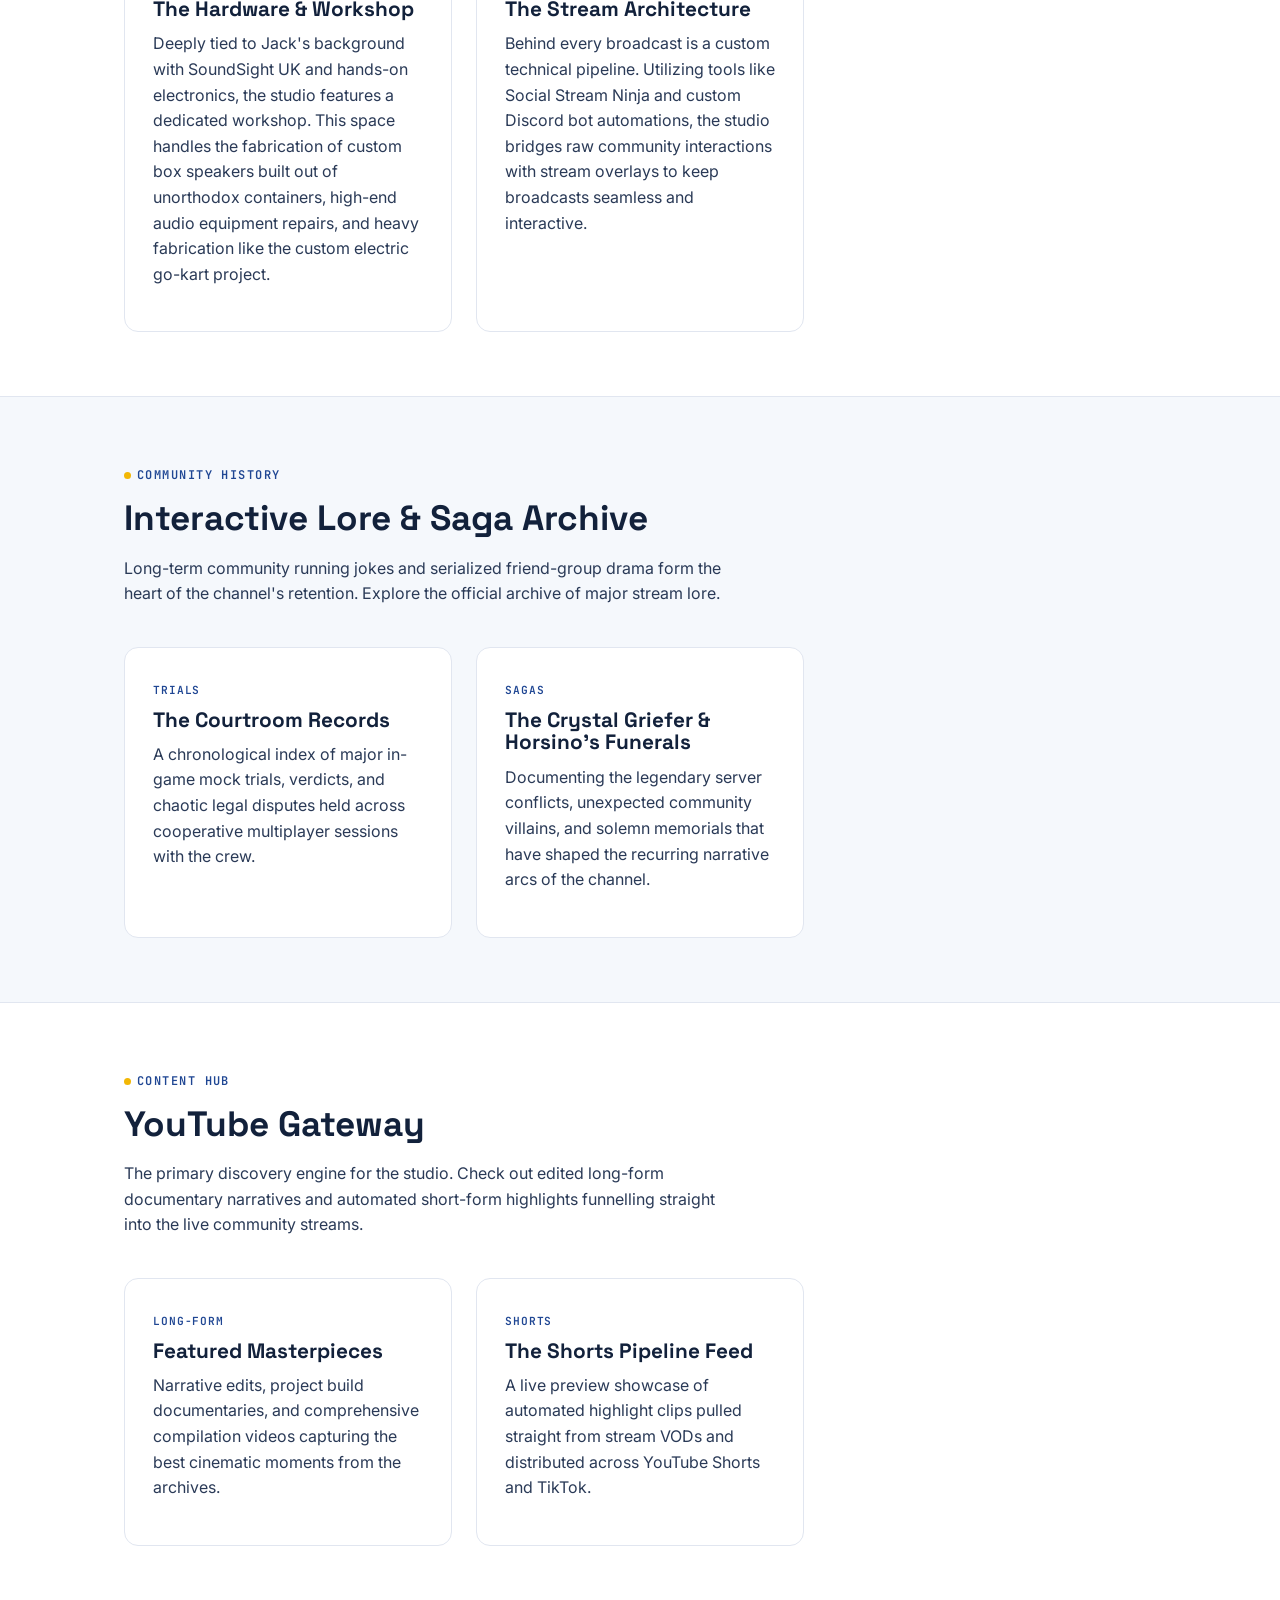
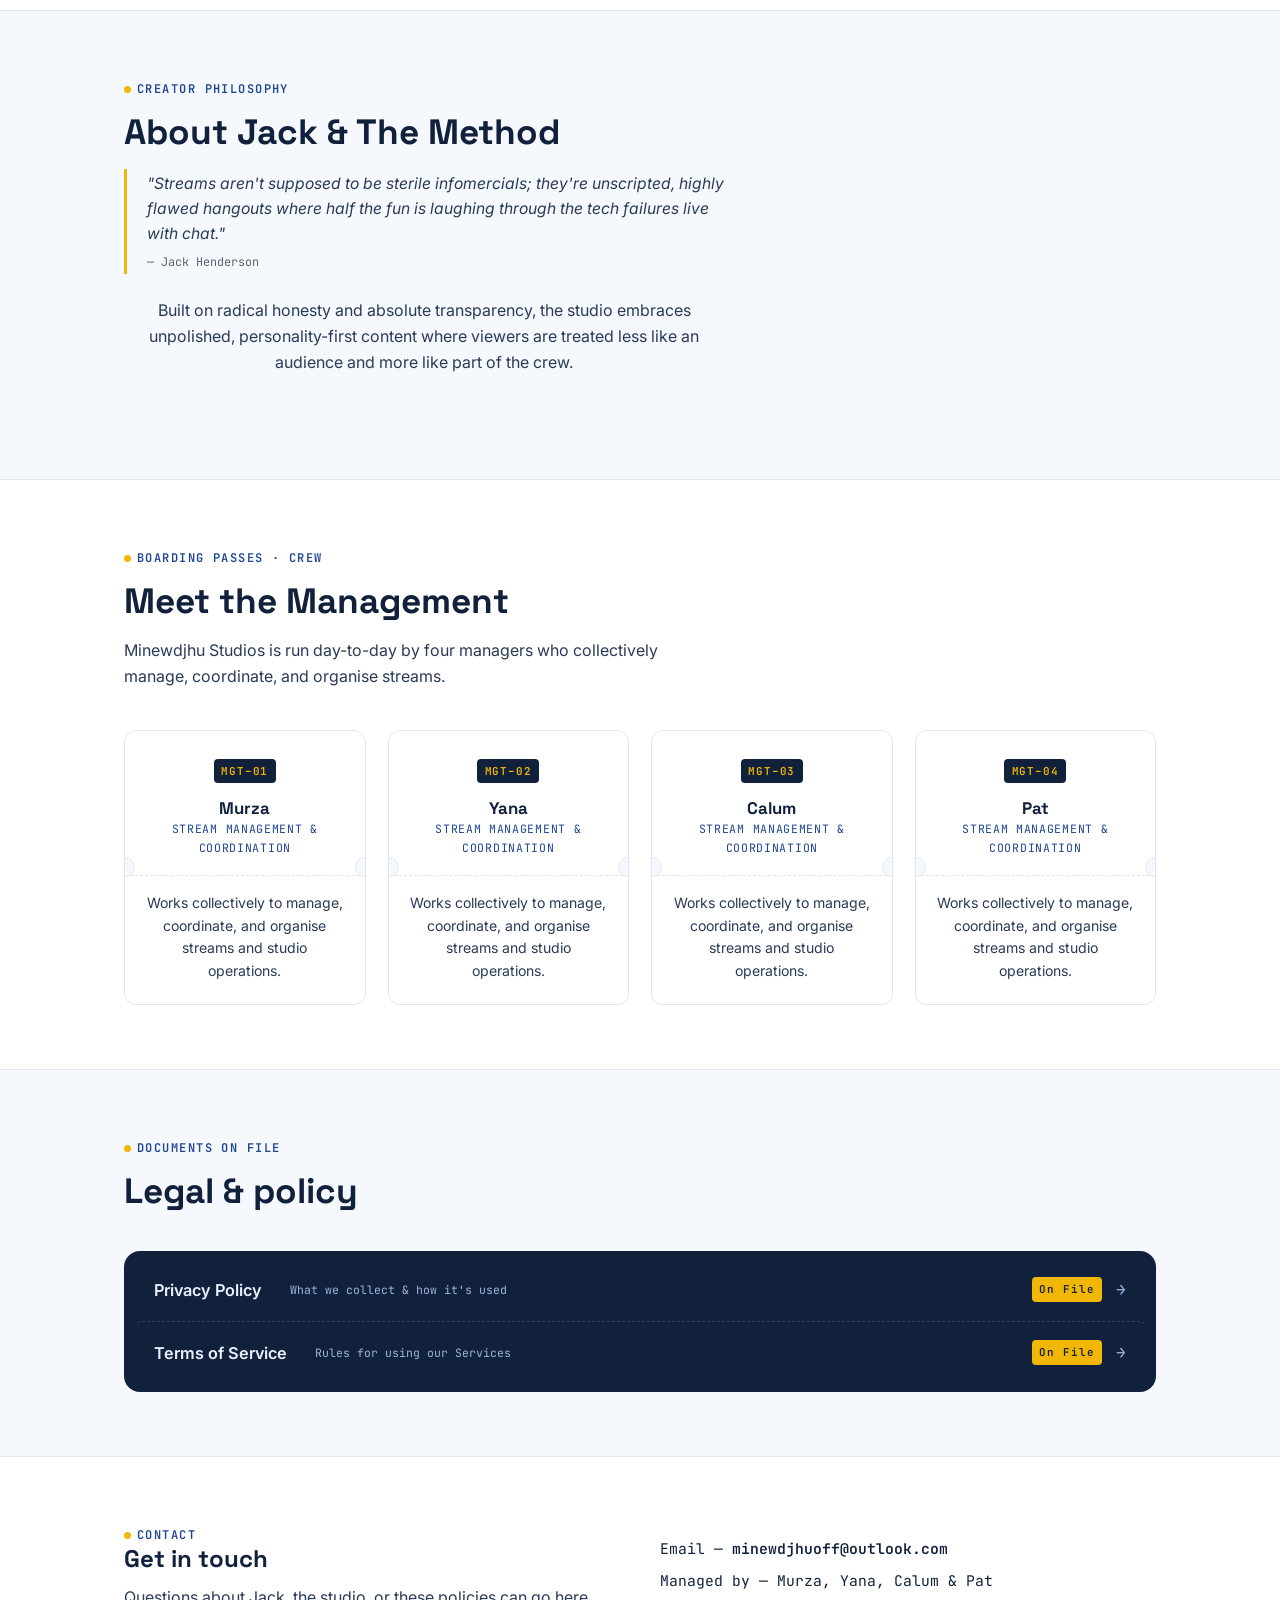
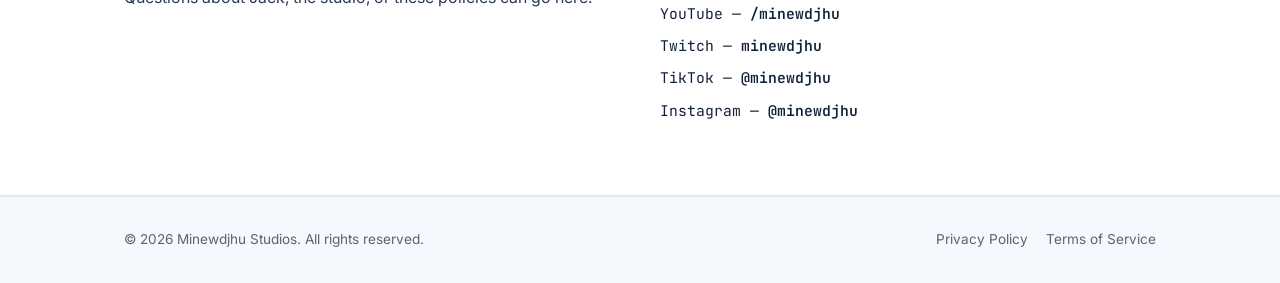
==== commit ab2ec5e6: "Update index.html" ====
--- a/index.html
+++ b/index.html
@@ -45,7 +45,7 @@
       </p>
       <div class="hero-ctas">
         <!-- Update this link to your actual livestream platform -->
-        <a href="#" class="btn btn-primary">Watch the Stream</a>
+        <a href="https://www.youtube.com/@minewdjhu/streams" class="btn btn-primary">Watch the Stream</a>
         <a href="#story" class="btn btn-ghost">Read the Story</a>
       </div>
     </div>
@@ -461,12 +461,13 @@
       <h2>Get in touch</h2>
       <p>Questions about Jack, the studio, or these policies can go here.</p>
     </div>
-    <ul class="contact-list">
+<ul class="contact-list">
       <li>Email &mdash; <a href="mailto:minewdjhuoff@outlook.com">minewdjhuoff@outlook.com</a></li>
       <li>Managed by &mdash; Murza, Yana, Calum &amp; Pat</li>
-      <li>TikTok &mdash; <a href="#">@minewdjhu</a></li>
-      <li>YouTube &mdash; <a href="#">/minewdjhu</a></li>
-      <li>Discord &mdash; <a href="#">Join the server</a></li>
+      <li>YouTube &mdash; <a href="https://www.youtube.com/@minewdjhu" target="_blank" rel="noopener noreferrer">/minewdjhu</a></li>
+      <li>Twitch &mdash; <a href="https://www.twitch.tv/minewdjhu" target="_blank" rel="noopener noreferrer">minewdjhu</a></li>
+      <li>TikTok &mdash; <a href="https://www.tiktok.com/@minewdjhu" target="_blank" rel="noopener noreferrer">@minewdjhu</a></li>
+      <li>Instagram &mdash; <a href="https://www.instagram.com/minewdjhu" target="_blank" rel="noopener noreferrer">@minewdjhu</a></li>
     </ul>
   </div>
 </section>
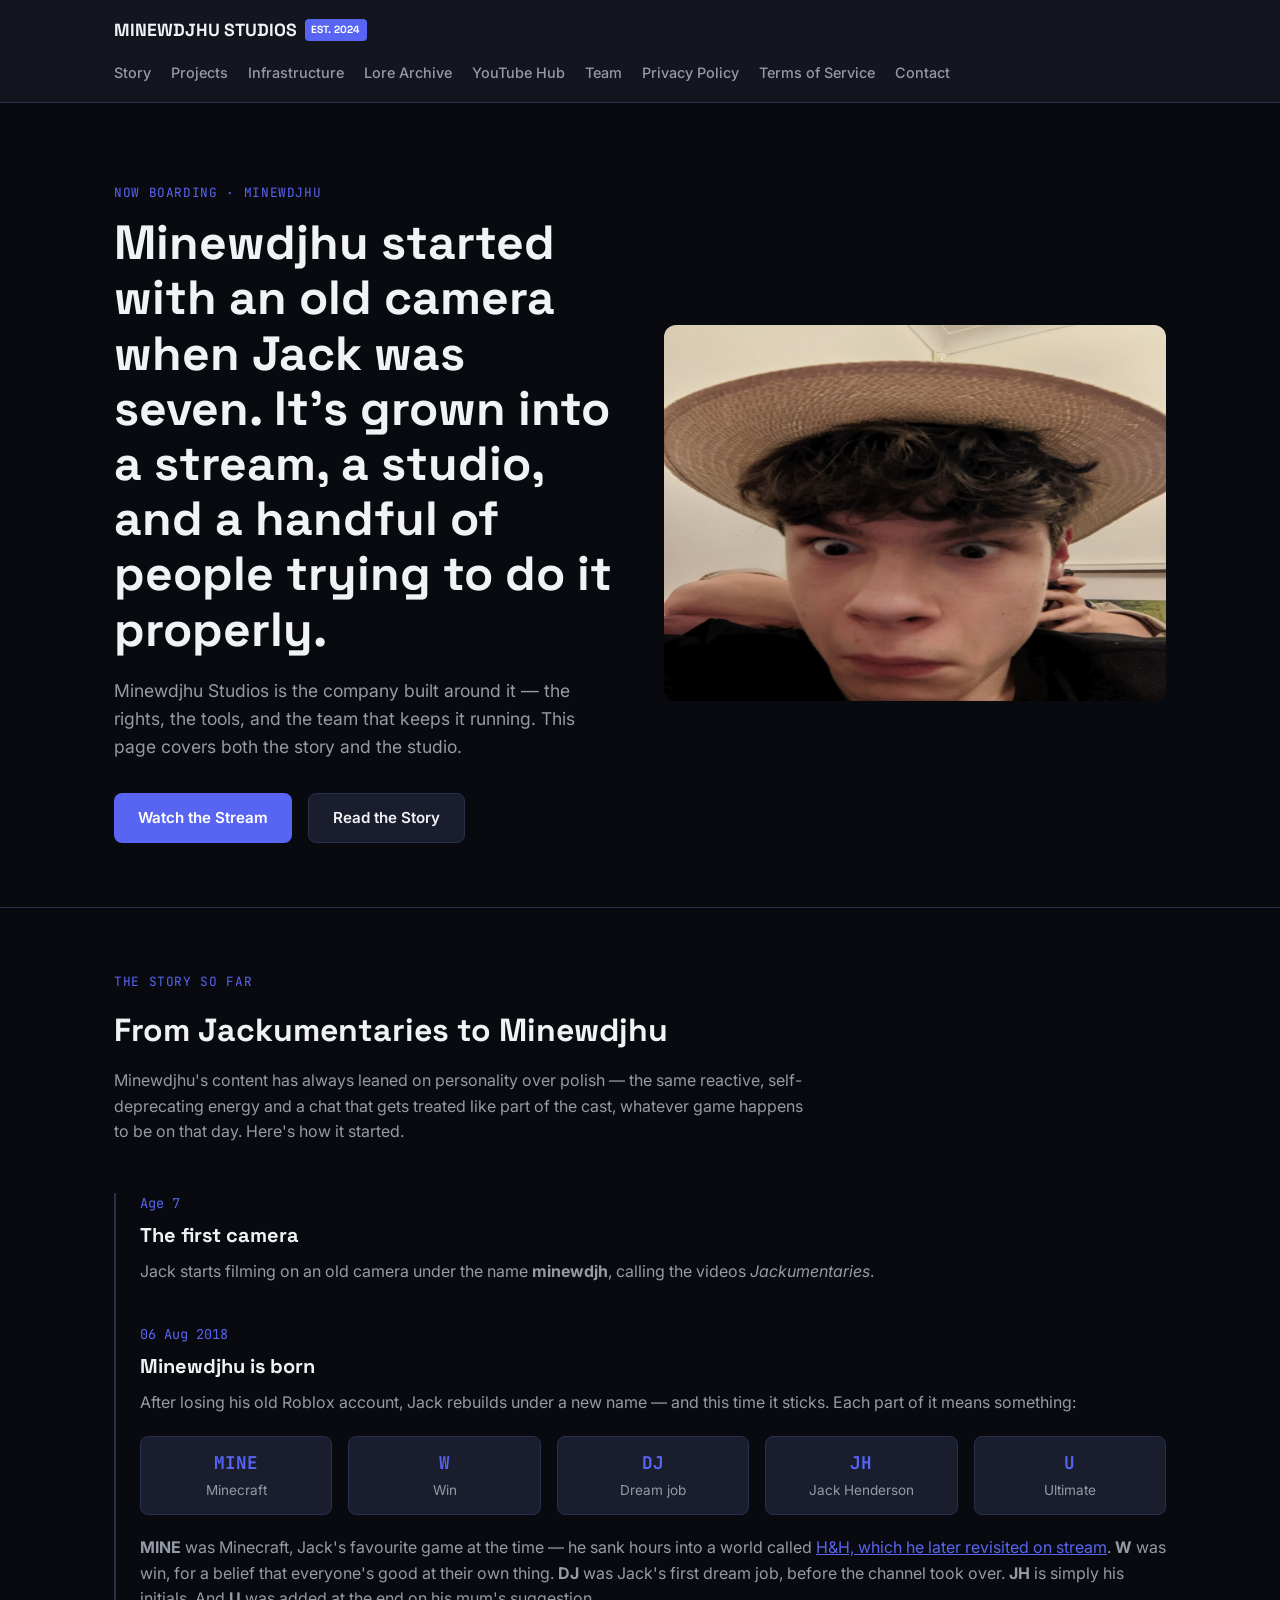
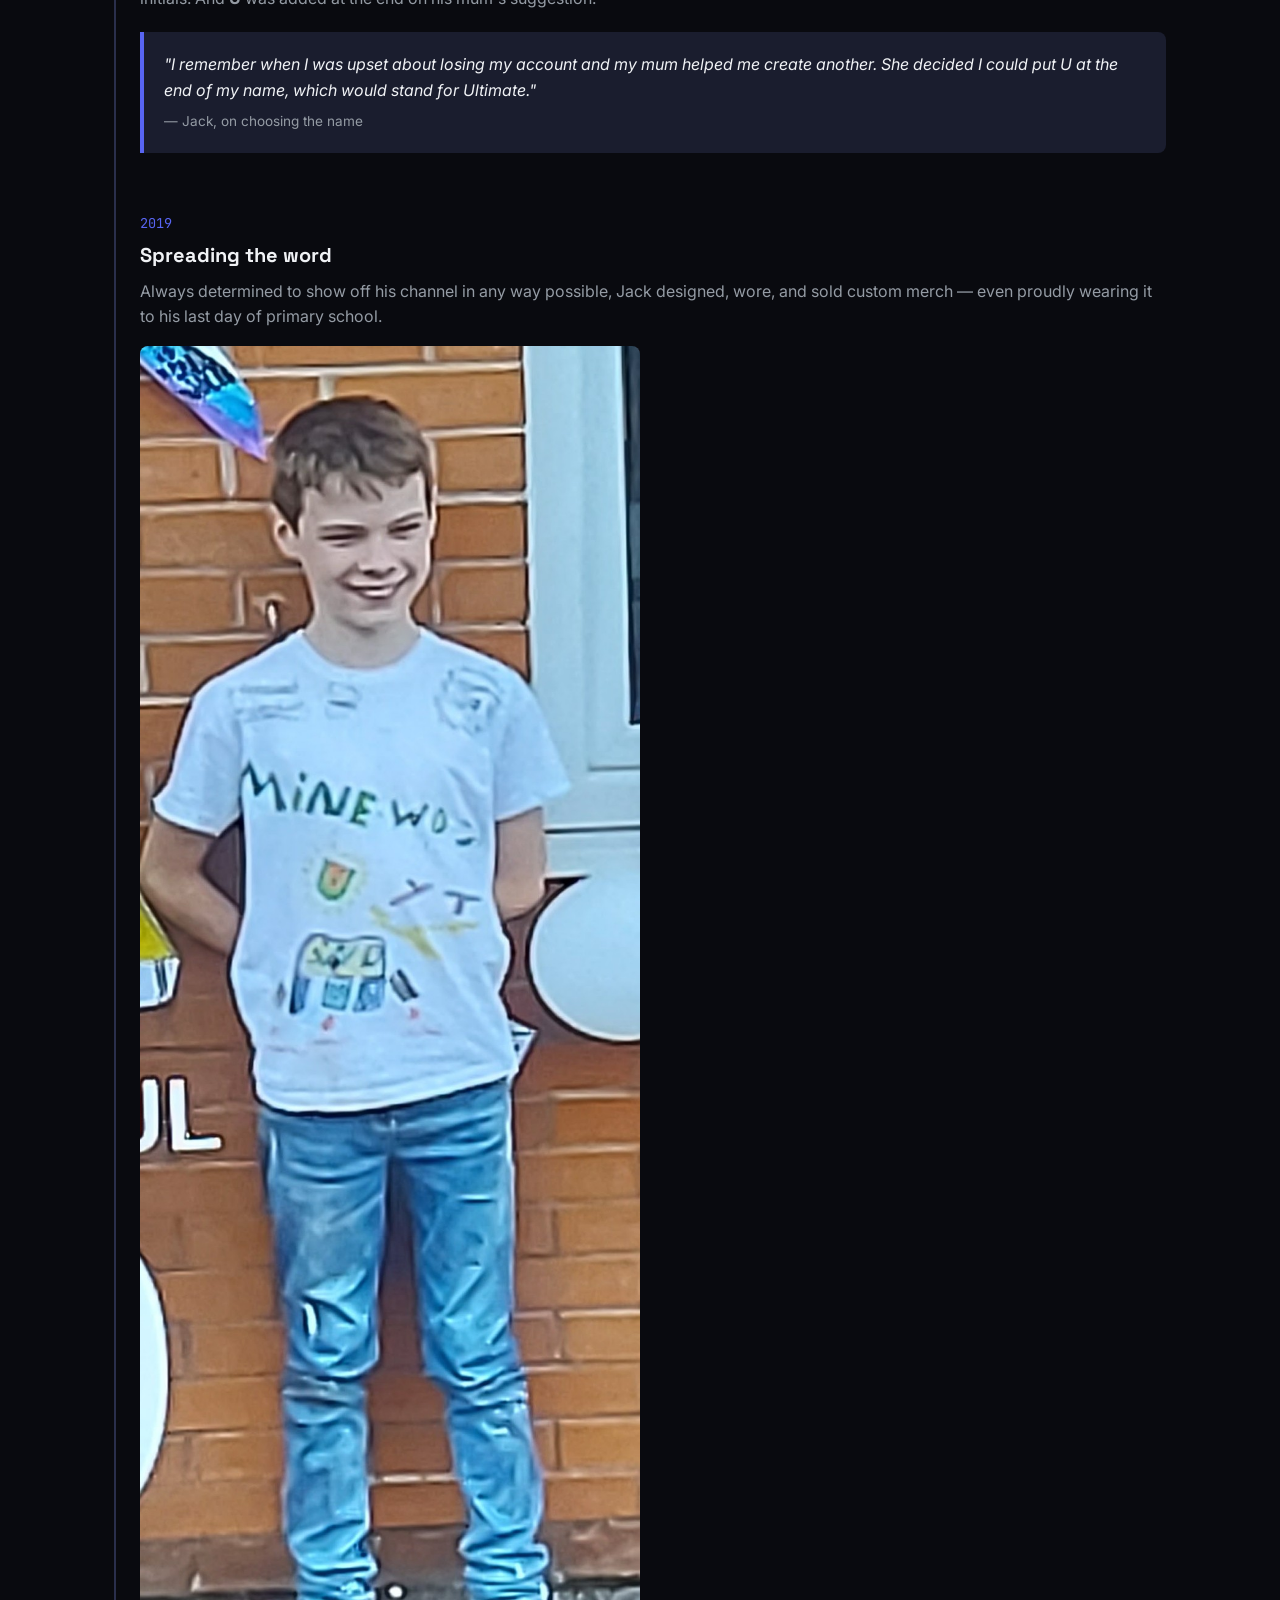
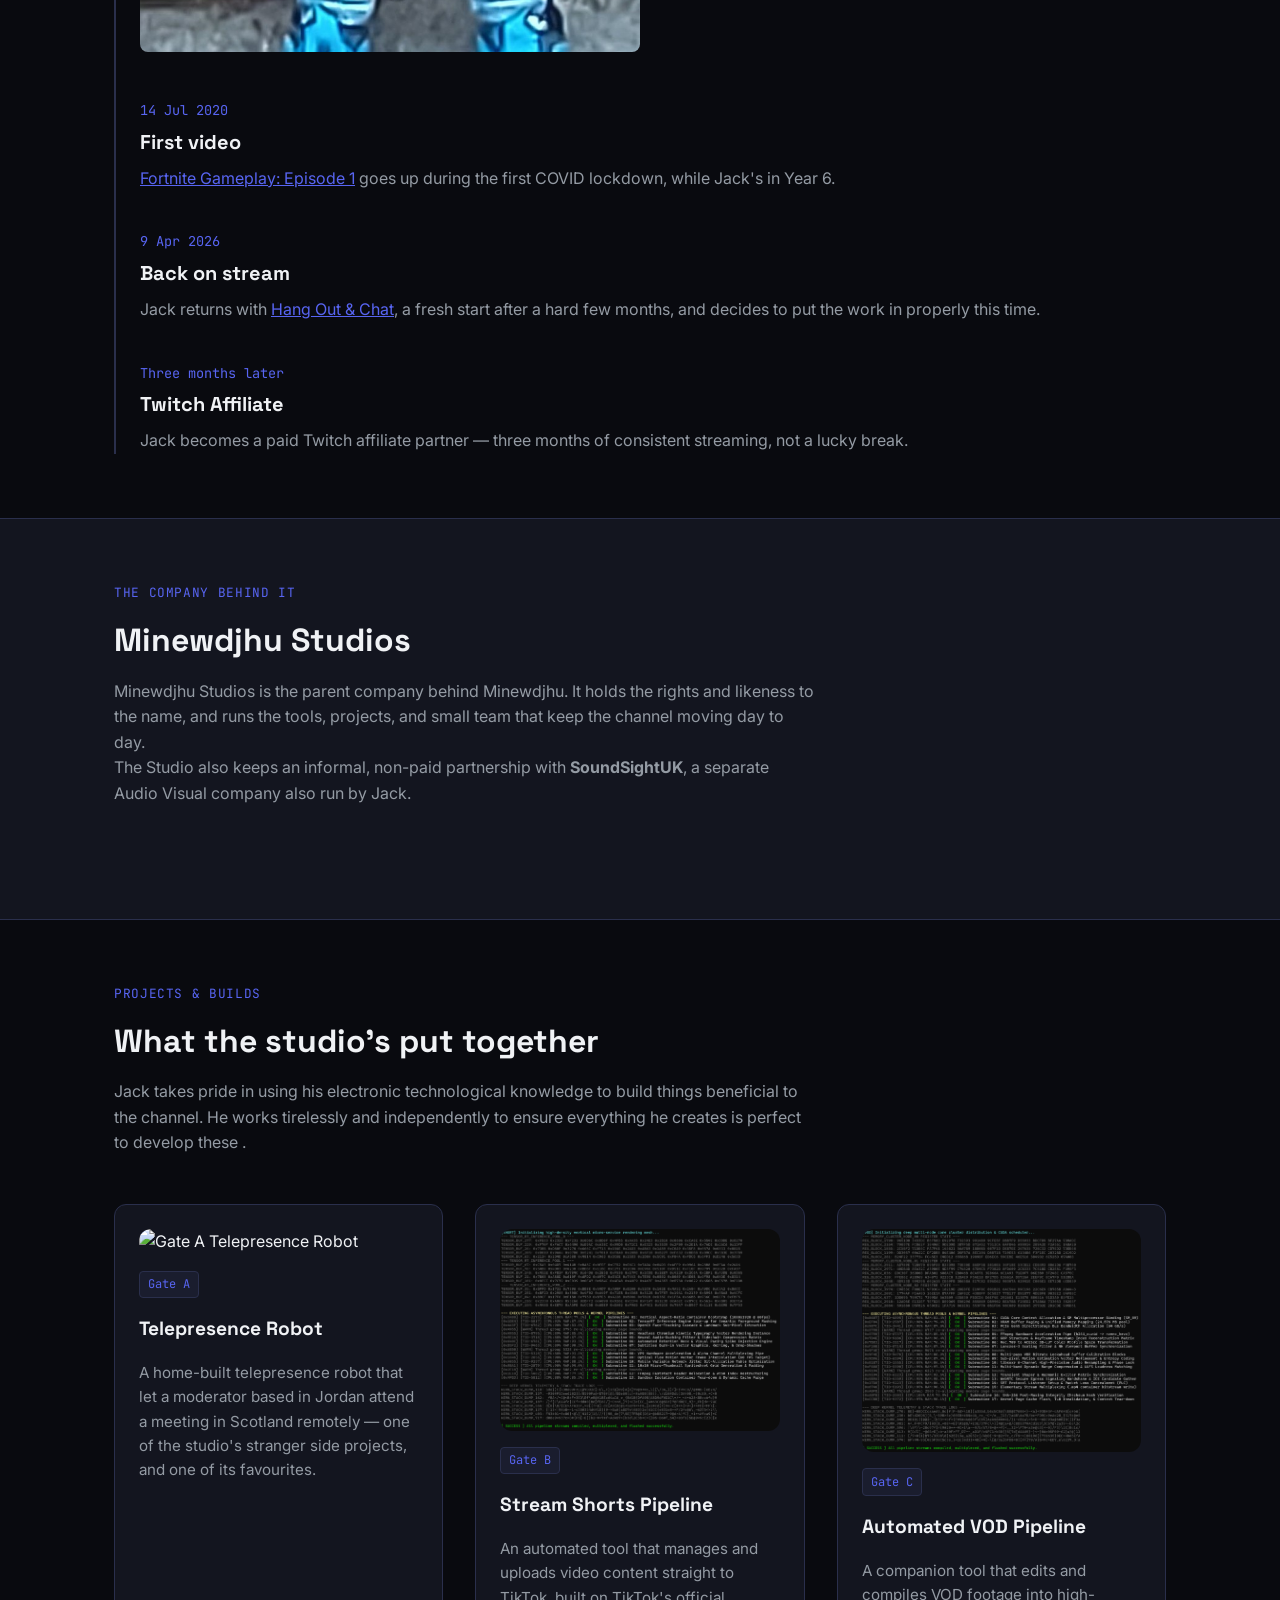
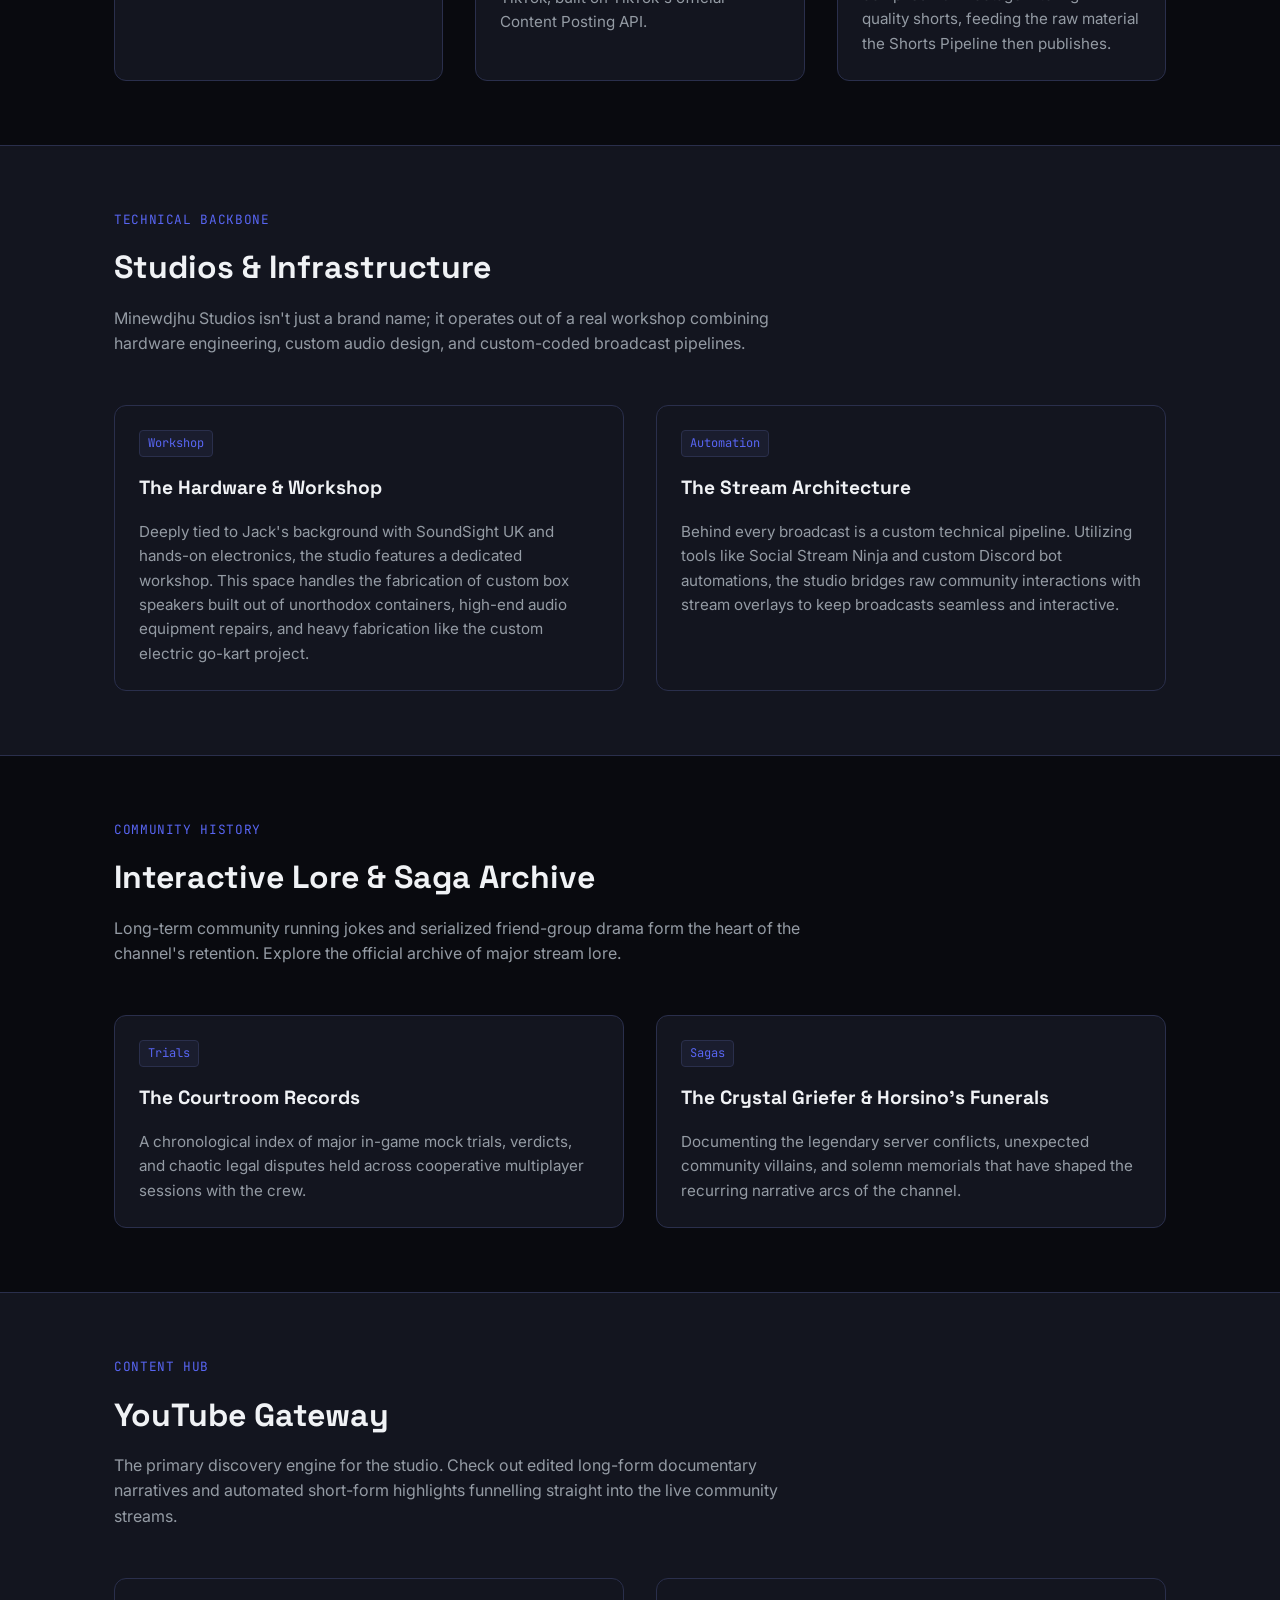
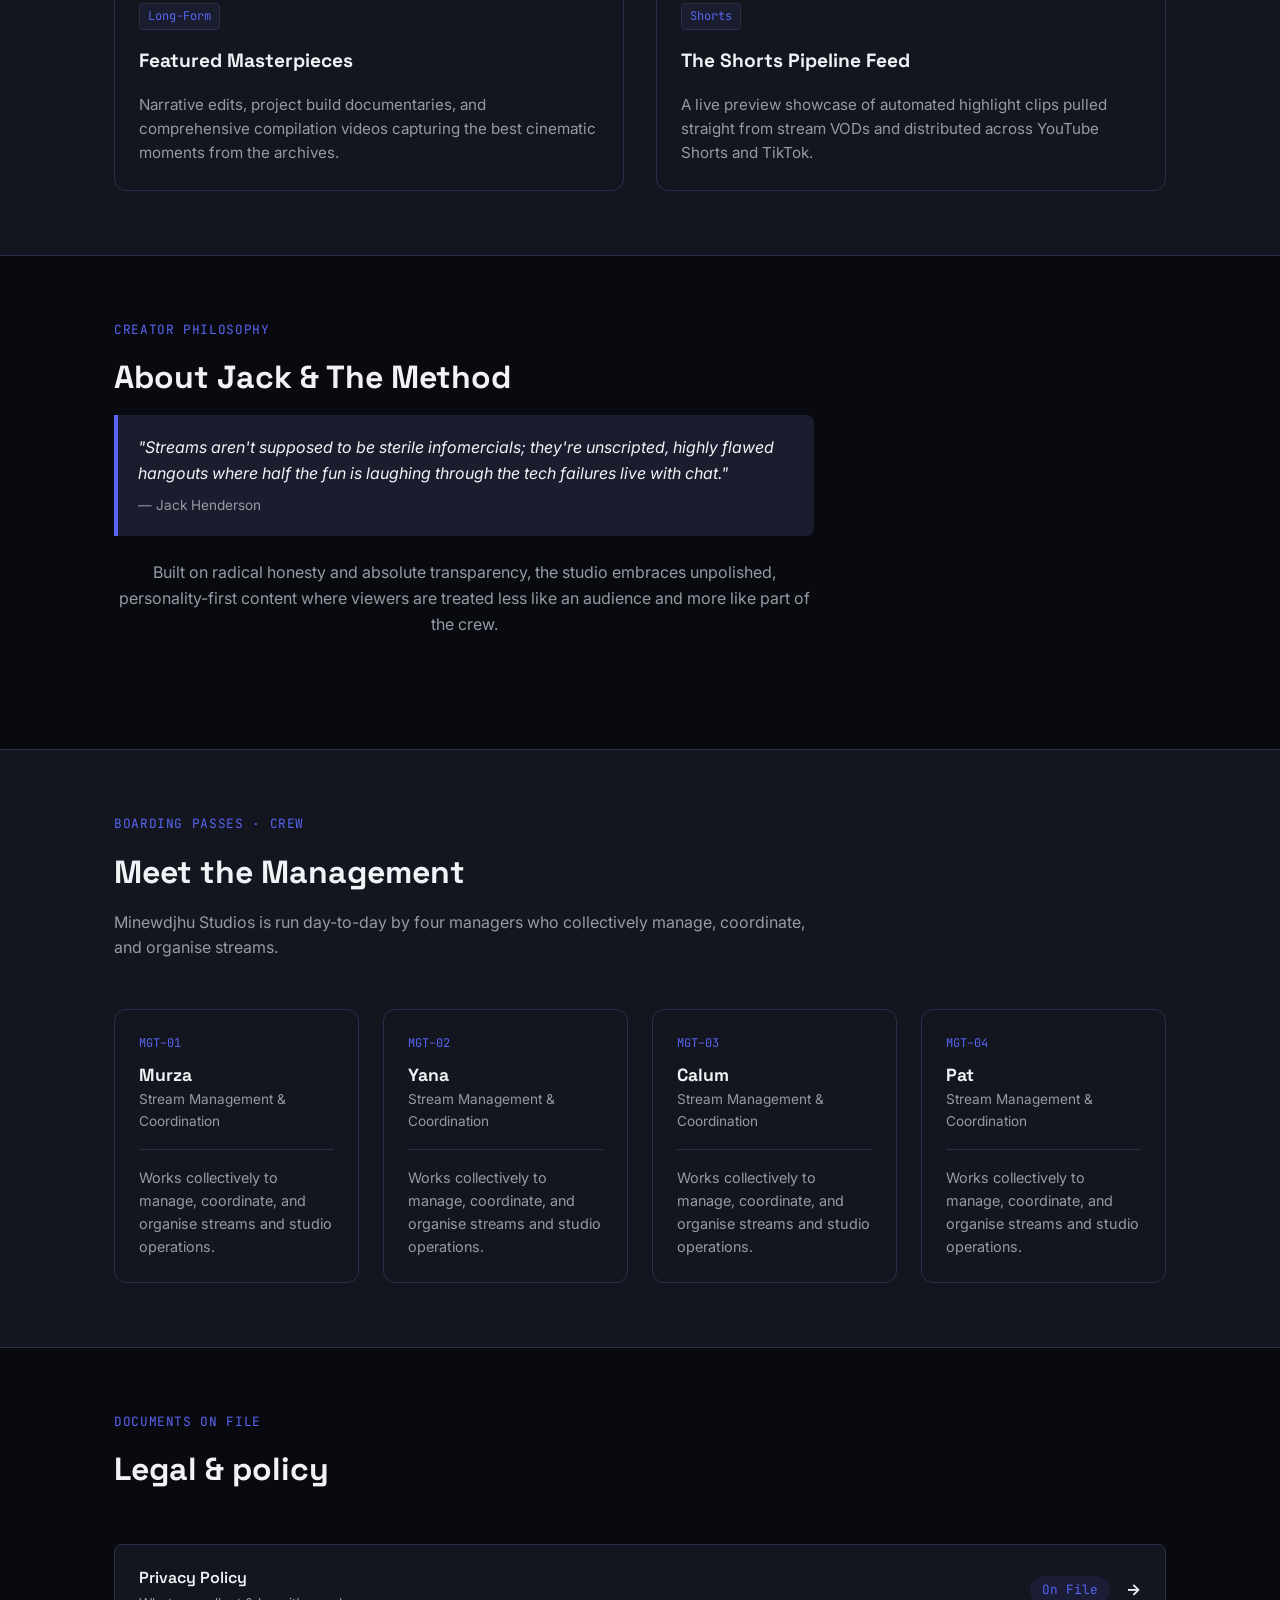
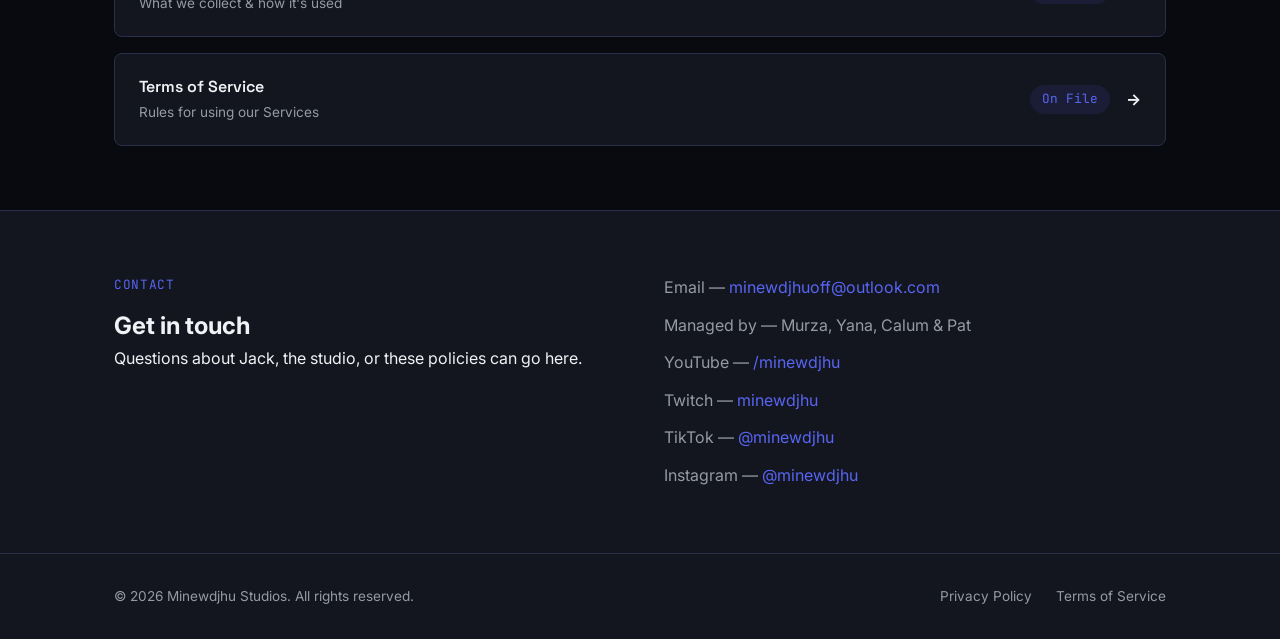
==== commit 3fe093ae: "Update index.html" ====
--- a/index.html
+++ b/index.html
@@ -223,7 +223,7 @@
     <div class="project-grid">
 
       <div class="feature-card">
-        <img src="gate-a.png" alt="Telepresence robot build" class="photo-slot card-photo" style="border:none;object-fit:cover;">
+        <img src="gate-a.png" alt="Gate A Telepresence Robot" class="photo-slot">
         <span class="tag">Gate A</span>
         <h3>Telepresence Robot</h3>
         <p>
--- a/style.css
+++ b/style.css
@@ -1,388 +1,487 @@
-/* ============================================================
-   MINEWDJHU STUDIOS — shared site styles
-   Motif: departures-board / boarding-pass, echoing the BingBong
-   Airlines branding already used across the channel's content.
-   ============================================================ */
-
-:root{
-  --ink:        #12213B;
-  --ink-soft:   #2A3A57;
-  --brand:      #2F63C4;
-  --brand-deep: #1F4693;
-  --paper:      #F5F8FC;
-  --card:       #FFFFFF;
-  --gold:       #F2B705;
-  --green:      #4F9A6E;
-  --slate:      #5B6472;
-  --line:       #E1E6F0;
-
-  --display: 'Space Grotesk', sans-serif;
-  --body:    'Inter', sans-serif;
-  --mono:    'JetBrains Mono', monospace;
-
-  --container: 1080px;
-}
-
-*{ box-sizing: border-box; }
-html{ scroll-behavior: smooth; }
-
-body{
+:root {
+  --bg: #090a0f;
+  --surface: #13151f;
+  --surface-alt: #1a1d2e;
+  --border: #2a2f4c;
+  --text: #f0f2f5;
+  --text-muted: #949ba4;
+  --accent: #5865f2;
+  --font-sans: 'Inter', system-ui, -apple-system, sans-serif;
+  --font-display: 'Space Grotesk', system-ui, sans-serif;
+  --font-mono: 'JetBrains Mono', monospace;
+}
+
+* {
+  box-sizing: border-box;
   margin: 0;
-  font-family: var(--body);
-  color: var(--ink);
-  background: var(--paper);
+  padding: 0;
+}
+
+body {
+  background-color: var(--bg);
+  color: var(--text);
+  font-family: var(--font-sans);
   line-height: 1.6;
-  -webkit-font-smoothing: antialiased;
-}
-
-h1,h2,h3{
-  font-family: var(--display);
-  line-height: 1.1;
-  margin: 0 0 .5em;
-  color: var(--ink);
-}
-
-p{ margin: 0 0 1em; color: var(--ink-soft); }
-a{ color: var(--brand); text-decoration: none; }
-a:hover{ text-decoration: underline; }
-a:focus-visible, button:focus-visible{
-  outline: 2px solid var(--brand);
-  outline-offset: 3px;
-}
-
-.wrap{
-  max-width: var(--container);
+  overflow-x: hidden; /* Prevents side-scrolling canvas blowout */
+}
+
+/* Layout Containers */
+.wrap {
+  max-width: 1100px;
   margin: 0 auto;
-  padding: 0 24px;
-}
-
-.eyebrow{
-  font-family: var(--mono);
-  font-size: .75rem;
+  padding: 0 1.5rem;
+  width: 100%;
+}
+
+/* Navigation */
+.site-nav {
+  background: var(--surface);
+  border-bottom: 1px solid var(--border);
+  position: sticky;
+  top: 0;
+  z-index: 100;
+  padding: 1rem 0;
+}
+
+.site-nav .wrap {
+  display: flex;
+  justify-content: space-between;
+  align-items: center;
+  flex-wrap: wrap;
+  gap: 1rem;
+}
+
+.logo {
+  font-family: var(--font-display);
+  font-weight: 700;
+  font-size: 1.1rem;
+  color: var(--text);
+  text-decoration: none;
+  display: flex;
+  align-items: center;
+  gap: 0.5rem;
+}
+
+.logo .tag {
+  background: var(--accent);
+  color: white;
+  font-size: 0.65rem;
+  padding: 0.15rem 0.4rem;
+  border-radius: 4px;
+}
+
+.nav-links {
+  display: flex;
+  list-style: none;
+  gap: 1.25rem;
+  flex-wrap: wrap;
+}
+
+.nav-links a {
+  color: var(--text-muted);
+  text-decoration: none;
+  font-size: 0.9rem;
+  font-weight: 500;
+  transition: color 0.2s;
+}
+
+.nav-links a:hover {
+  color: var(--text);
+}
+
+/* Hero Section */
+.hero {
+  padding: 5rem 0 4rem;
+}
+
+.hero-grid {
+  display: grid;
+  grid-template-columns: 1fr 1fr;
+  gap: 3rem;
+  align-items: center;
+}
+
+@media (max-width: 768px) {
+  .hero-grid {
+    grid-template-columns: 1fr;
+  }
+}
+
+.eyebrow {
+  font-family: var(--font-mono);
+  font-size: 0.8rem;
+  text-transform: uppercase;
+  letter-spacing: 0.05em;
+  color: var(--accent);
+  margin-bottom: 0.75rem;
+  display: block;
+}
+
+h1 {
+  font-family: var(--font-display);
+  font-size: clamp(2rem, 4vw, 3rem);
+  line-height: 1.15;
+  font-weight: 700;
+  margin-bottom: 1.25rem;
+}
+
+.lead {
+  color: var(--text-muted);
+  font-size: 1.1rem;
+  margin-bottom: 2rem;
+}
+
+.hero-ctas {
+  display: flex;
+  gap: 1rem;
+  flex-wrap: wrap;
+}
+
+/* Buttons */
+.btn {
+  display: inline-flex;
+  align-items: center;
+  justify-content: center;
+  padding: 0.75rem 1.5rem;
+  border-radius: 8px;
   font-weight: 600;
-  letter-spacing: .12em;
-  text-transform: uppercase;
-  color: var(--brand-deep);
-  display: inline-flex;
-  align-items: center;
-  gap: .5em;
-}
-.eyebrow::before{
-  content: "";
-  width: 7px; height: 7px;
-  border-radius: 50%;
-  background: var(--gold);
-  display: inline-block;
-}
-
-/* ---------- Nav ---------- */
-.site-nav{
-  position: sticky; top: 0; z-index: 20;
-  background: rgba(245,248,252,.92);
-  backdrop-filter: blur(6px);
-  border-bottom: 1px solid var(--line);
-}
-.site-nav .wrap{
-  display: flex; align-items: center; justify-content: space-between;
-  padding-top: 14px; padding-bottom: 14px;
-  gap: 16px; flex-wrap: wrap;
-}
-.logo{
-  font-family: var(--display);
+  text-decoration: none;
+  font-size: 0.95rem;
+  transition: background 0.2s;
+}
+
+.btn-primary {
+  background: var(--accent);
+  color: white;
+}
+
+.btn-primary:hover {
+  background: #434cce;
+}
+
+.btn-ghost {
+  background: var(--surface-alt);
+  color: var(--text);
+  border: 1px solid var(--border);
+}
+
+.btn-ghost:hover {
+  background: var(--border);
+}
+
+/* Photos & Slots */
+.photo-slot {
+  width: 100%;
+  max-width: 100%;
+  height: auto;
+  border-radius: 12px;
+  display: block;
+}
+
+/* Sections */
+.section {
+  padding: 4rem 0;
+  border-top: 1px solid var(--border);
+}
+
+.section.alt {
+  background-color: var(--surface);
+}
+
+.section-head {
+  max-width: 700px;
+  margin-bottom: 3rem;
+}
+
+.section-head h2 {
+  font-family: var(--font-display);
+  font-size: 2rem;
+  margin-bottom: 0.75rem;
+}
+
+.section-head p {
+  color: var(--text-muted);
+}
+
+/* Timeline */
+.timeline {
+  display: flex;
+  flex-direction: column;
+  gap: 2.5rem;
+  position: relative;
+  padding-left: 1.5rem;
+  border-left: 2px solid var(--border);
+}
+
+.timeline-row {
+  position: relative;
+}
+
+.timeline-date {
+  font-family: var(--font-mono);
+  font-size: 0.85rem;
+  color: var(--accent);
+  margin-bottom: 0.25rem;
+  display: block;
+}
+
+.timeline-title {
+  font-family: var(--font-display);
+  font-size: 1.25rem;
+  margin-bottom: 0.5rem;
+}
+
+.timeline-desc {
+  color: var(--text-muted);
+}
+
+.timeline-desc a {
+  color: var(--accent);
+}
+
+/* Breakdown Grid for Name */
+.breakdown {
+  display: grid;
+  grid-template-columns: repeat(auto-fit, minmax(100px, 1fr));
+  gap: 1rem;
+  margin: 1.25rem 0;
+}
+
+.breakdown-item {
+  background: var(--surface-alt);
+  border: 1px solid var(--border);
+  padding: 0.75rem;
+  border-radius: 8px;
+  text-align: center;
+}
+
+.breakdown-letters {
+  font-family: var(--font-mono);
   font-weight: 700;
-  font-size: 1.05rem;
-  color: var(--ink);
-  display: flex; align-items: center; gap: .5em;
-  letter-spacing: -.01em;
-}
-.logo .tag{
-  font-family: var(--mono);
-  font-size: .65rem;
+  color: var(--accent);
+  display: block;
+  font-size: 1.1rem;
+}
+
+.breakdown-word {
+  font-size: 0.85rem;
+  color: var(--text-muted);
+}
+
+/* Quotes */
+.quote {
+  background: var(--surface-alt);
+  border-left: 4px solid var(--accent);
+  padding: 1.25rem;
+  border-radius: 0 8px 8px 0;
+  margin: 1.25rem 0;
+  font-style: italic;
+  color: var(--text);
+}
+
+.quote cite {
+  display: block;
+  margin-top: 0.5rem;
+  font-size: 0.85rem;
+  color: var(--text-muted);
+  font-style: normal;
+}
+
+/* Project Cards Grid */
+.project-grid {
+  display: grid;
+  grid-template-columns: repeat(auto-fit, minmax(280px, 1fr));
+  gap: 2rem;
+}
+
+.feature-card {
+  background: var(--surface);
+  border: 1px solid var(--border);
+  border-radius: 12px;
+  padding: 1.5rem;
+  display: flex;
+  flex-direction: column;
+  gap: 1rem;
+}
+
+.feature-card .tag {
+  align-self: flex-start;
+  background: var(--surface-alt);
+  border: 1px solid var(--border);
+  color: var(--accent);
+  font-family: var(--font-mono);
+  font-size: 0.75rem;
+  padding: 0.2rem 0.5rem;
+  border-radius: 4px;
+}
+
+.feature-card h3 {
+  font-family: var(--font-display);
+  font-size: 1.2rem;
+}
+
+.feature-card p {
+  color: var(--text-muted);
+  font-size: 0.95rem;
+}
+
+/* Team Grid */
+.team-grid {
+  display: grid;
+  grid-template-columns: repeat(auto-fit, minmax(220px, 1fr));
+  gap: 1.5rem;
+}
+
+.pass {
+  background: var(--surface);
+  border: 1px solid var(--border);
+  border-radius: 12px;
+  padding: 1.5rem;
+  position: relative;
+}
+
+.pass .code {
+  font-family: var(--font-mono);
+  font-size: 0.75rem;
+  color: var(--accent);
+  display: block;
+  margin-bottom: 0.5rem;
+}
+
+.pass h3 {
+  font-family: var(--font-display);
+  font-size: 1.1rem;
+}
+
+.pass .role {
+  font-size: 0.85rem;
+  color: var(--text-muted);
+  display: block;
+  margin-bottom: 1rem;
+}
+
+.pass .divider {
+  height: 1px;
+  background: var(--border);
+  margin: 1rem 0;
+}
+
+.pass p {
+  font-size: 0.9rem;
+  color: var(--text-muted);
+}
+
+/* Documents Row */
+.docs {
+  display: flex;
+  flex-direction: column;
+  gap: 1rem;
+}
+
+.docs-row {
+  background: var(--surface);
+  border: 1px solid var(--border);
+  padding: 1.25rem 1.5rem;
+  border-radius: 8px;
+  display: flex;
+  justify-content: space-between;
+  align-items: center;
+  text-decoration: none;
+  color: var(--text);
+  transition: border-color 0.2s;
+  flex-wrap: wrap;
+  gap: 1rem;
+}
+
+.docs-row:hover {
+  border-color: var(--accent);
+}
+
+.doc-name {
   font-weight: 600;
-  background: var(--ink);
-  color: #fff;
-  padding: .2em .5em;
-  border-radius: 4px;
-  letter-spacing: .06em;
-}
-.nav-links{
-  display: flex; gap: 22px; flex-wrap: wrap;
-  font-size: .92rem; font-weight: 500;
-  list-style: none; margin: 0; padding: 0;
-}
-.nav-links a{ color: var(--ink-soft); }
-.nav-links a:hover{ color: var(--brand); }
-
-/* ---------- Buttons ---------- */
-.btn{
-  display: inline-flex; align-items: center; gap: .5em;
-  font-family: var(--body); font-weight: 600; font-size: .95rem;
-  padding: .8em 1.4em;
-  border-radius: 8px;
-  border: 1px solid transparent;
-  cursor: pointer;
-  transition: transform .15s ease, background .15s ease, border-color .15s ease;
-  text-decoration: none;
-}
-.btn:hover{ text-decoration: none; transform: translateY(-1px); }
-.btn-primary{ background: var(--brand); color: #fff; }
-.btn-primary:hover{ background: var(--brand-deep); }
-.btn-ghost{ background: transparent; border-color: var(--line); color: var(--ink); }
-.btn-ghost:hover{ border-color: var(--brand); color: var(--brand); }
-
-/* ---------- Hero ---------- */
-.hero{ padding: 72px 0 56px; }
-.hero-grid{
-  display: grid; grid-template-columns: 1.1fr .9fr; gap: 48px;
-  align-items: center;
-}
-.hero h1{
-  font-size: clamp(2rem, 4vw, 3.1rem);
-  margin-top: .4em;
-  letter-spacing: -.01em;
-}
-.hero p.lead{ font-size: 1.1rem; max-width: 44ch; }
-.hero-ctas{ display: flex; gap: 12px; flex-wrap: wrap; margin-top: 1.6em; }
-
-@keyframes riseIn{
-  from{ opacity: 0; transform: translateY(10px); }
-  to{ opacity: 1; transform: translateY(0); }
-}
-.hero .eyebrow, .hero h1, .hero p.lead, .hero-ctas{
-  animation: riseIn .5s ease both;
-}
-.hero h1{ animation-delay: .05s; }
-.hero p.lead{ animation-delay: .1s; }
-.hero-ctas{ animation-delay: .15s; }
-
-/* ---------- Photo placeholders ---------- */
-.photo-slot{
-  border: 1.5px dashed #B9C3D6;
-  border-radius: 12px;
-  background:
-    repeating-linear-gradient(135deg, #EBF0F9 0 10px, #F5F8FC 10px 20px);
-  color: var(--slate);
-  display: flex; flex-direction: column; align-items: center; justify-content: center;
-  text-align: center; gap: 6px;
-  padding: 20px;
-  font-family: var(--mono); font-size: .78rem;
-}
-.photo-slot strong{
-  font-family: var(--body); font-weight: 700; font-size: .85rem;
-  color: var(--ink-soft); letter-spacing: normal;
-}
-.photo-slot.hero-photo{ aspect-ratio: 4 / 3; border-radius: 16px; }
-.photo-slot.card-photo{ aspect-ratio: 16 / 10; border-radius: 10px; margin-bottom: 1em; }
-.photo-slot.avatar{
-  width: 96px; height: 96px; border-radius: 50%;
-  margin: 0 auto 14px; padding: 8px; font-size: .6rem;
-}
-
-/* ---------- Sections ---------- */
-.section{ padding: 64px 0; }
-.section-head{ max-width: 60ch; margin-bottom: 40px; }
-.section-head h2{ font-size: clamp(1.6rem, 3vw, 2.2rem); margin-top: .35em; }
-
-.section.alt{ background: var(--card); border-top: 1px solid var(--line); border-bottom: 1px solid var(--line); }
-
-/* ---------- Feature cards (What We Do) ---------- */
-.feature-grid{
-  display: grid; grid-template-columns: 1fr 1fr; gap: 28px;
-}
-.feature-card{
-  background: var(--card);
-  border: 1px solid var(--line);
-  border-radius: 14px;
-  padding: 28px;
-}
-.feature-card .tag{
-  font-family: var(--mono); font-size: .7rem; font-weight: 600;
-  color: var(--brand-deep); letter-spacing: .08em; text-transform: uppercase;
-  display: inline-block; margin-bottom: .8em;
-}
-.feature-card h3{ font-size: 1.3rem; }
-.feature-card ul{ margin: 1em 0 0; padding-left: 1.1em; color: var(--ink-soft); }
-.feature-card li{ margin-bottom: .4em; }
-
-/* ---------- Project grid (3-up, reuses .feature-card) ---------- */
-.project-grid{
-  display: grid; grid-template-columns: repeat(3, 1fr); gap: 24px;
-}
-
-/* ---------- Story timeline (departures-board style) ---------- */
-.timeline{ margin-top: 8px; }
-.timeline-row{
-  display: grid; grid-template-columns: 140px 1fr; gap: 24px;
-  padding: 22px 0;
-  border-top: 1px dashed var(--line);
-}
-.timeline-row:first-child{ border-top: none; padding-top: 6px; }
-.timeline-date{
-  font-family: var(--mono); font-size: .78rem; font-weight: 600;
-  color: var(--brand-deep); letter-spacing: .03em; padding-top: 2px;
-}
-.timeline-title{ font-size: 1.05rem; margin-bottom: .3em; }
-.timeline-desc{ color: var(--ink-soft); font-size: .95rem; margin: 0; }
-.timeline-desc a{ font-weight: 600; }
-
-/* ---------- Name breakdown ---------- */
-.breakdown{
-  display: grid; grid-template-columns: repeat(5, 1fr); gap: 14px;
-  background: var(--card); border: 1px solid var(--line); border-radius: 12px;
-  padding: 20px; margin: 18px 0 8px;
-}
-.breakdown-item{ text-align: center; }
-.breakdown-letters{
-  font-family: var(--display); font-weight: 700; font-size: 1.25rem;
-  color: var(--brand); display: block;
-}
-.breakdown-word{
-  font-family: var(--mono); font-size: .66rem; text-transform: uppercase;
-  letter-spacing: .05em; color: var(--slate); display: block; margin-top: .35em;
-}
-
-/* ---------- Pull quote ---------- */
-.quote{
-  border-left: 3px solid var(--gold);
-  padding: 2px 0 2px 20px;
-  margin: 20px 0;
-  font-style: italic;
-  color: var(--ink-soft);
-  font-size: .98rem;
-}
-.quote cite{
-  display: block; margin-top: .6em; font-style: normal;
-  font-family: var(--mono); font-size: .74rem; color: var(--slate);
-}
-
-/* ---------- Boarding pass / team cards ---------- */
-.team-grid{
-  display: grid; grid-template-columns: repeat(4, 1fr); gap: 22px;
-}
-.pass{
-  position: relative;
-  background: var(--card);
-  border: 1px solid var(--line);
-  border-radius: 12px;
-  padding: 26px 20px 22px;
-  text-align: center;
-  overflow: hidden;
-}
-.pass::before, .pass::after{
-  content: "";
-  position: absolute;
-  width: 18px; height: 18px;
-  background: var(--paper);
-  border: 1px solid var(--line);
-  border-radius: 50%;
-  top: 50%; transform: translateY(-50%);
-}
-.pass::before{ left: -10px; }
-.pass::after{ right: -10px; }
-.pass .code{
-  font-family: var(--mono); font-size: .68rem; font-weight: 600;
-  color: var(--gold); background: var(--ink);
-  display: inline-block; padding: .3em .7em; border-radius: 4px;
-  letter-spacing: .08em; margin-bottom: 16px;
-}
-.pass h3{ font-size: 1.05rem; margin-bottom: .15em; }
-.pass .role{
-  font-family: var(--mono); font-size: .72rem; color: var(--brand-deep);
-  text-transform: uppercase; letter-spacing: .06em; margin-bottom: .8em; display: block;
-}
-.pass p{ font-size: .88rem; margin: 0; }
-.pass .divider{
-  border-top: 1.5px dashed var(--line);
-  margin: 18px -20px 16px;
-}
-
-/* ---------- Documents strip ---------- */
-.docs{
-  background: var(--ink);
-  border-radius: 16px;
-  padding: 8px 8px;
-}
-.docs-row{
-  display: flex; align-items: center; justify-content: space-between;
-  padding: 18px 22px;
-  border-radius: 10px;
-  color: #EAF0FF;
-  text-decoration: none;
-  transition: background .15s ease;
-}
-.docs-row:hover{ background: rgba(255,255,255,.06); text-decoration: none; }
-.docs-row + .docs-row{ border-top: 1px dashed rgba(255,255,255,.14); }
-.docs-left{ display: flex; align-items: center; gap: 14px; }
-.docs-left .doc-name{ font-weight: 600; font-size: 1.02rem; }
-.docs-left .doc-desc{ font-family: var(--mono); font-size: .72rem; color: #9FB2DE; }
-.status{
-  font-family: var(--mono); font-size: .68rem; font-weight: 600;
-  letter-spacing: .08em; color: var(--ink);
-  background: var(--gold);
-  padding: .35em .7em; border-radius: 4px;
-}
-.docs-arrow{ color: #9FB2DE; font-family: var(--mono); margin-left: 14px; }
-
-/* ---------- Contact / Footer ---------- */
-.contact-grid{
-  display: grid; grid-template-columns: 1fr 1fr; gap: 40px; align-items: start;
-}
-.contact-list{ list-style: none; margin: 1em 0 0; padding: 0; }
-.contact-list li{ margin-bottom: .6em; font-family: var(--mono); font-size: .92rem; }
-.contact-list a{ color: var(--ink); font-weight: 600; }
-
-footer{
-  border-top: 1px solid var(--line);
-  padding: 32px 0;
-  font-size: .85rem;
-  color: var(--slate);
-}
-.footer-row{
-  display: flex; justify-content: space-between; align-items: center;
-  flex-wrap: wrap; gap: 12px;
-}
-.footer-links{ display: flex; gap: 18px; list-style: none; margin: 0; padding: 0; }
-.footer-links a{ color: var(--slate); }
-.footer-links a:hover{ color: var(--brand); }
-
-/* ---------- Legal pages ---------- */
-.legal{
-  max-width: 74ch; margin: 0 auto; padding: 64px 24px 80px;
-}
-.legal h1{ font-size: clamp(1.8rem, 3.5vw, 2.4rem); }
-.legal .updated{
-  font-family: var(--mono); font-size: .8rem; color: var(--slate);
-  margin-bottom: 2em; display: block;
-}
-.legal h2{ font-size: 1.15rem; margin-top: 1.8em; }
-.legal p, .legal li{ color: var(--ink-soft); }
-.legal ul{ padding-left: 1.3em; }
-.legal .back-link{
-  display: inline-block; margin-bottom: 2em;
-  font-family: var(--mono); font-size: .82rem;
-}
-
-/* ---------- Responsive ---------- */
-@media (max-width: 860px){
-  .hero-grid{ grid-template-columns: 1fr; }
-  .hero-photo{ order: -1; }
-  .feature-grid{ grid-template-columns: 1fr; }
-  .project-grid{ grid-template-columns: 1fr; }
-  .team-grid{ grid-template-columns: 1fr 1fr; }
-  .contact-grid{ grid-template-columns: 1fr; }
-  .breakdown{ grid-template-columns: repeat(3, 1fr); }
-}
-@media (max-width: 620px){
-  .timeline-row{ grid-template-columns: 1fr; gap: 6px; }
-}
-@media (max-width: 520px){
-  .team-grid{ grid-template-columns: 1fr; }
-  .docs-row{ flex-direction: column; align-items: flex-start; gap: 10px; }
-  .breakdown{ grid-template-columns: repeat(2, 1fr); }
-}
-
-@media (prefers-reduced-motion: reduce){
-  html{ scroll-behavior: auto; }
-  .hero .eyebrow, .hero h1, .hero p.lead, .hero-ctas{ animation: none; }
-  .btn:hover{ transform: none; }
-}
+  font-family: var(--font-display);
+}
+
+.doc-desc {
+  font-size: 0.85rem;
+  color: var(--text-muted);
+}
+
+.status {
+  background: rgba(88, 101, 242, 0.1);
+  color: var(--accent);
+  padding: 0.25rem 0.75rem;
+  border-radius: 20px;
+  font-size: 0.8rem;
+  font-family: var(--font-mono);
+}
+
+.docs-arrow {
+  margin-left: 1rem;
+  font-weight: bold;
+}
+
+/* Contact Section */
+.contact-grid {
+  display: grid;
+  grid-template-columns: 1fr 1fr;
+  gap: 3rem;
+}
+
+@media (max-width: 768px) {
+  .contact-grid {
+    grid-template-columns: 1fr;
+  }
+}
+
+.contact-list {
+  list-style: none;
+  display: flex;
+  flex-direction: column;
+  gap: 0.75rem;
+}
+
+.contact-list li {
+  color: var(--text-muted);
+}
+
+.contact-list a {
+  color: var(--accent);
+  text-decoration: none;
+}
+
+.contact-list a:hover {
+  text-decoration: underline;
+}
+
+/* Footer */
+footer {
+  background: var(--surface);
+  border-top: 1px solid var(--border);
+  padding: 2rem 0;
+  font-size: 0.85rem;
+  color: var(--text-muted);
+}
+
+.footer-row {
+  display: flex;
+  justify-content: space-between;
+  align-items: center;
+  flex-wrap: wrap;
+  gap: 1rem;
+}
+
+.footer-links {
+  list-style: none;
+  display: flex;
+  gap: 1.5rem;
+}
+
+.footer-links a {
+  color: var(--text-muted);
+  text-decoration: none;
+}
+
+.footer-links a:hover {
+  color: var(--text);
+}
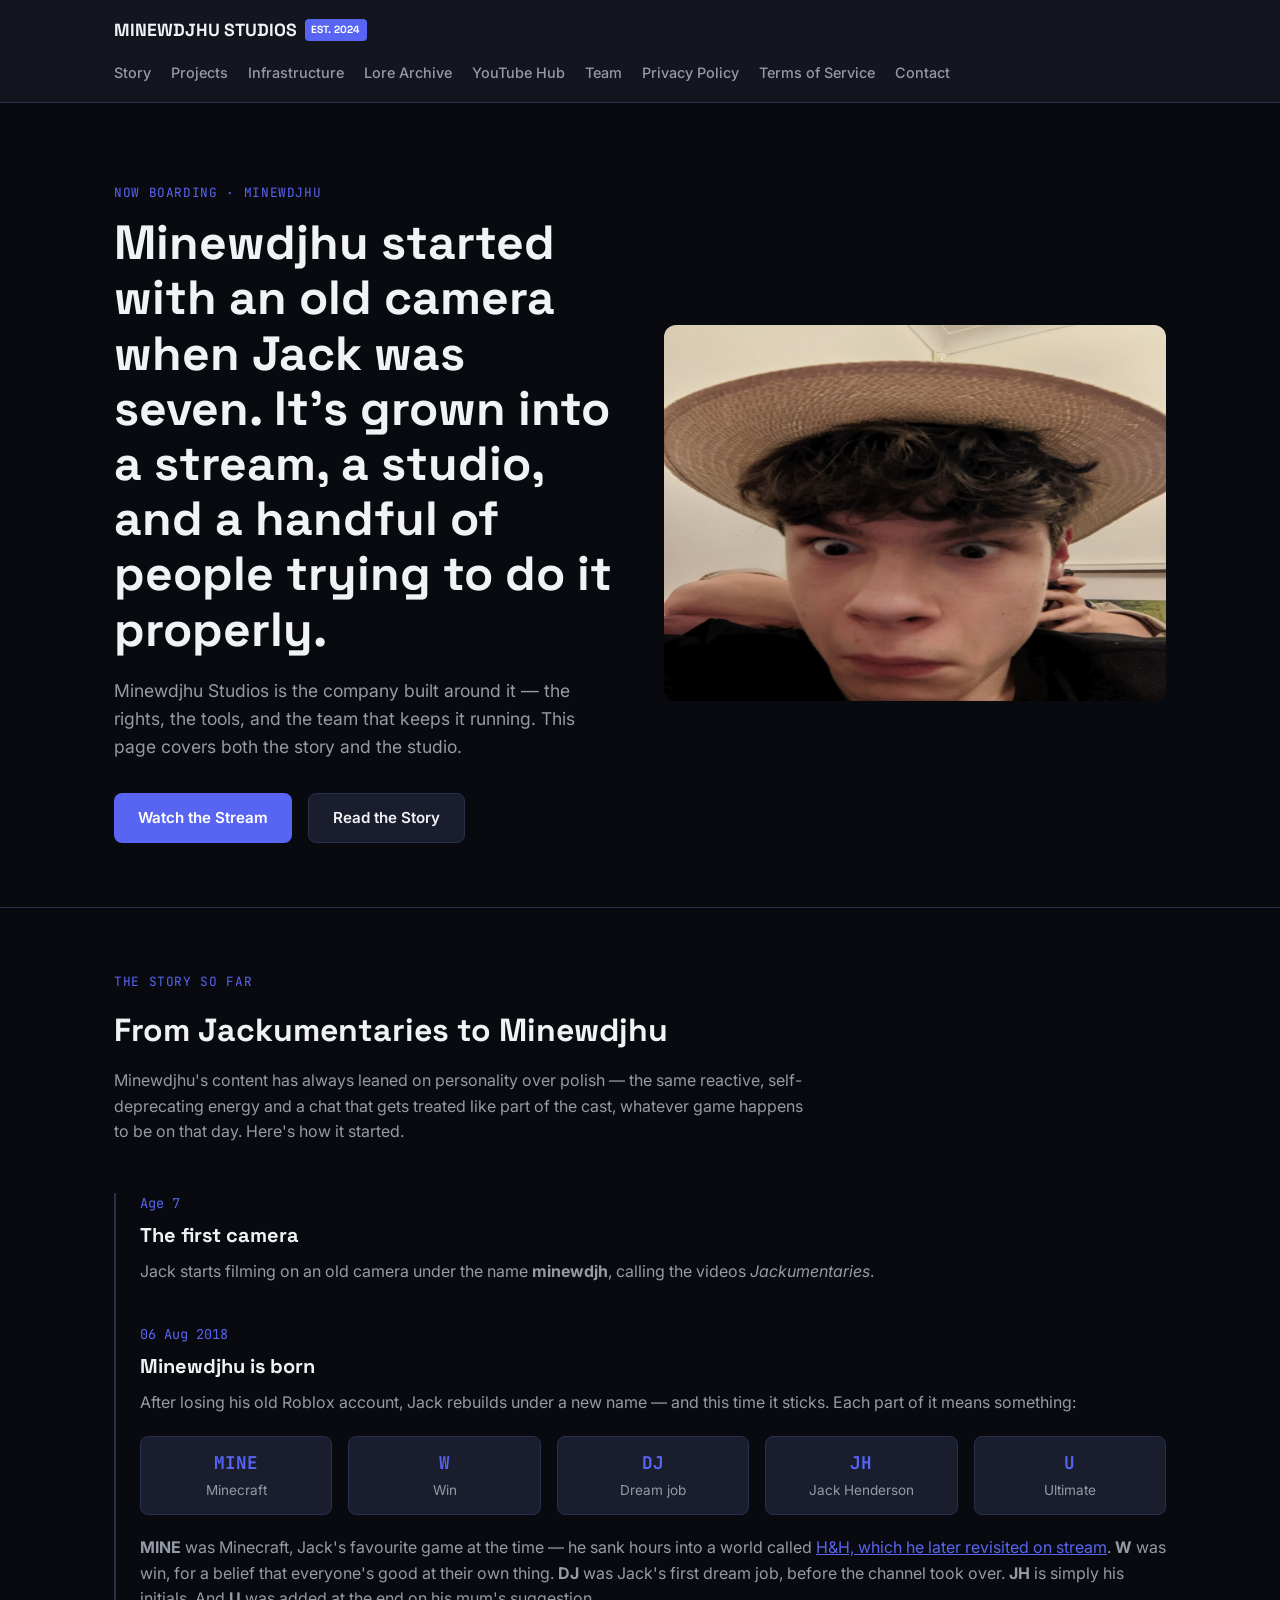
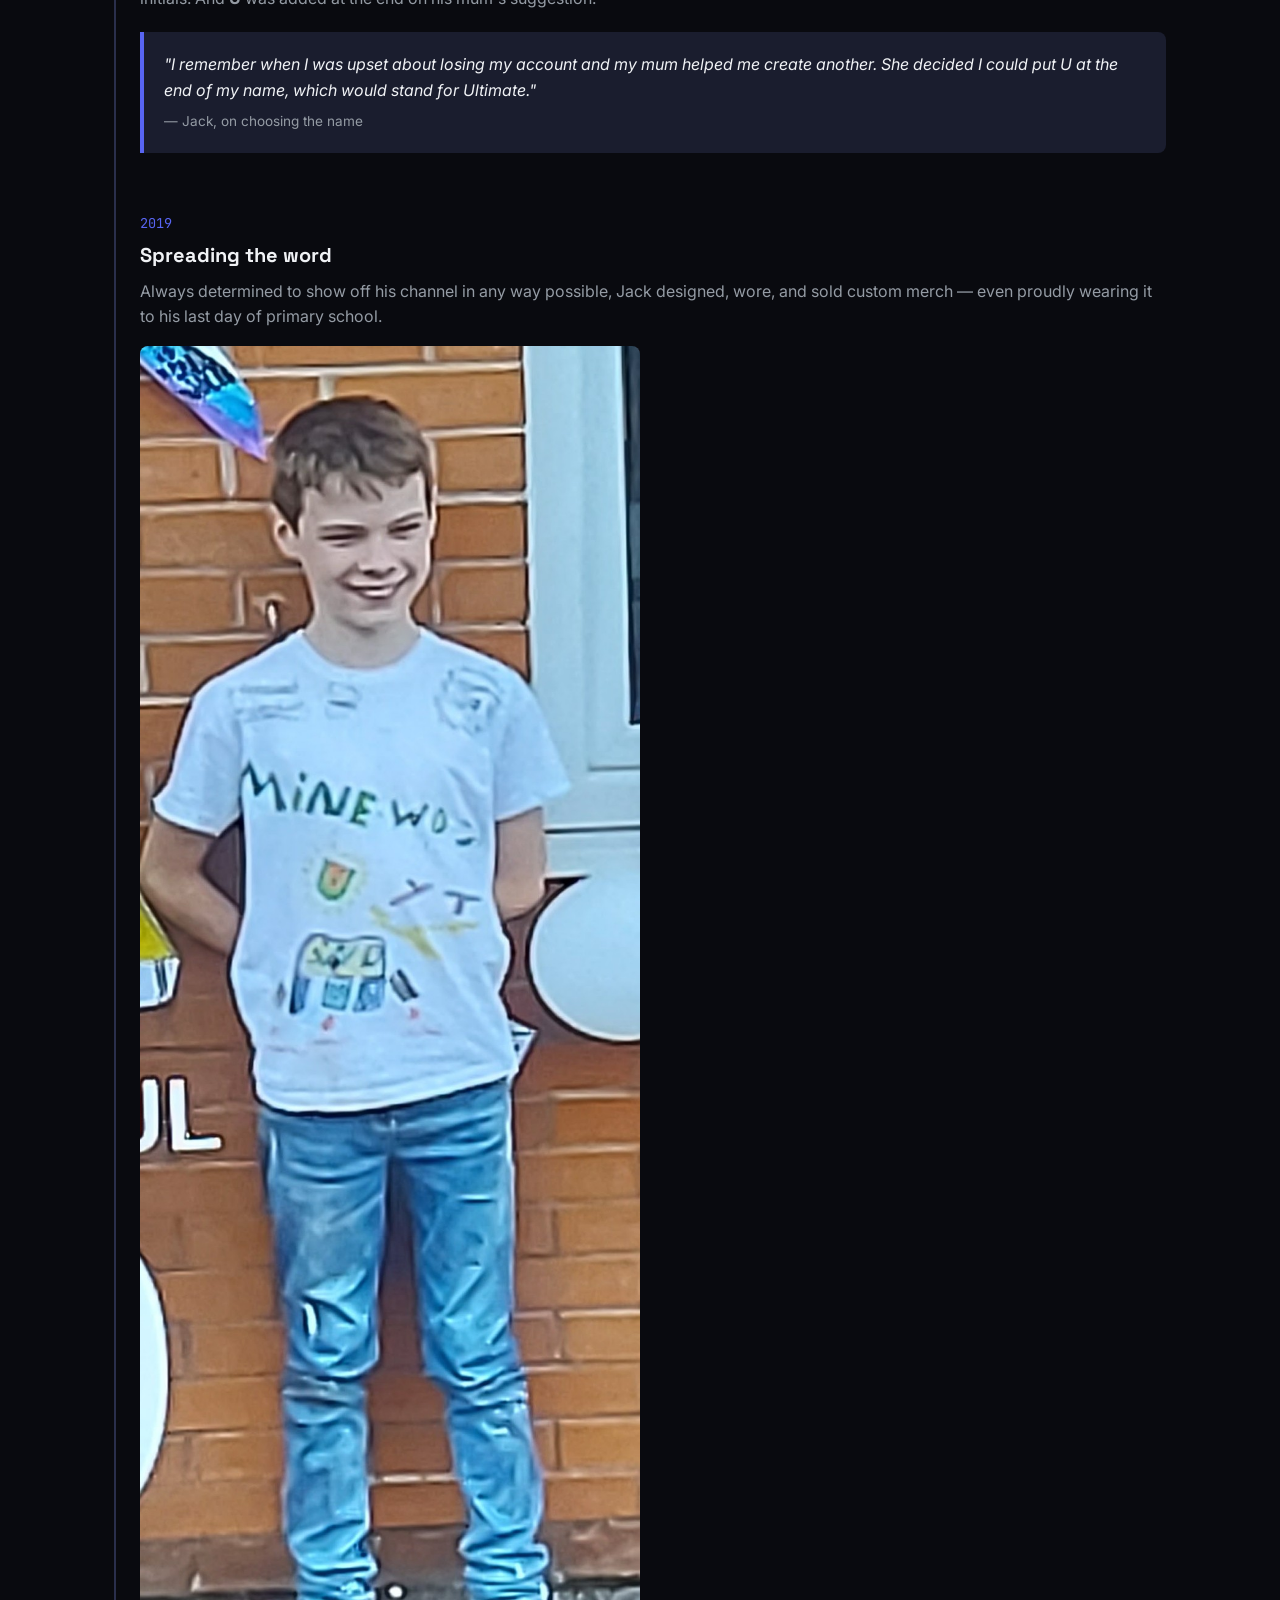
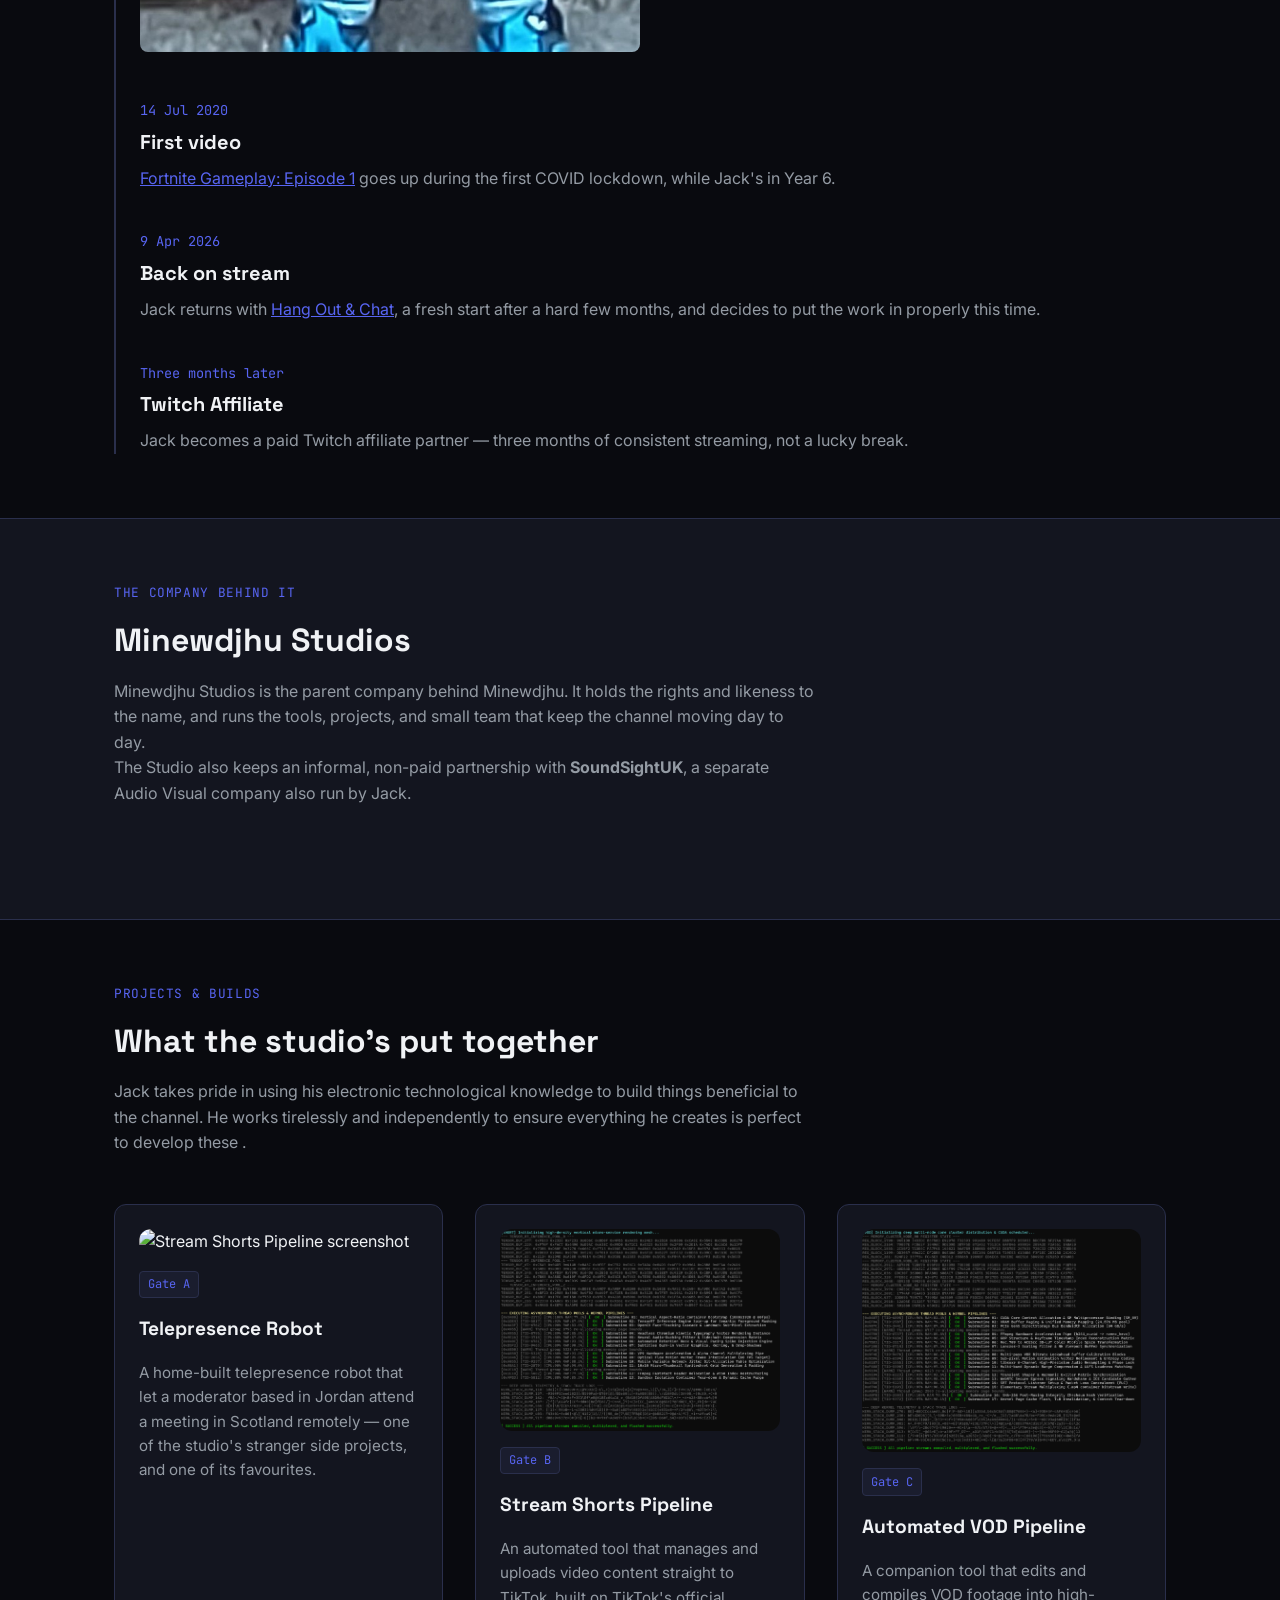
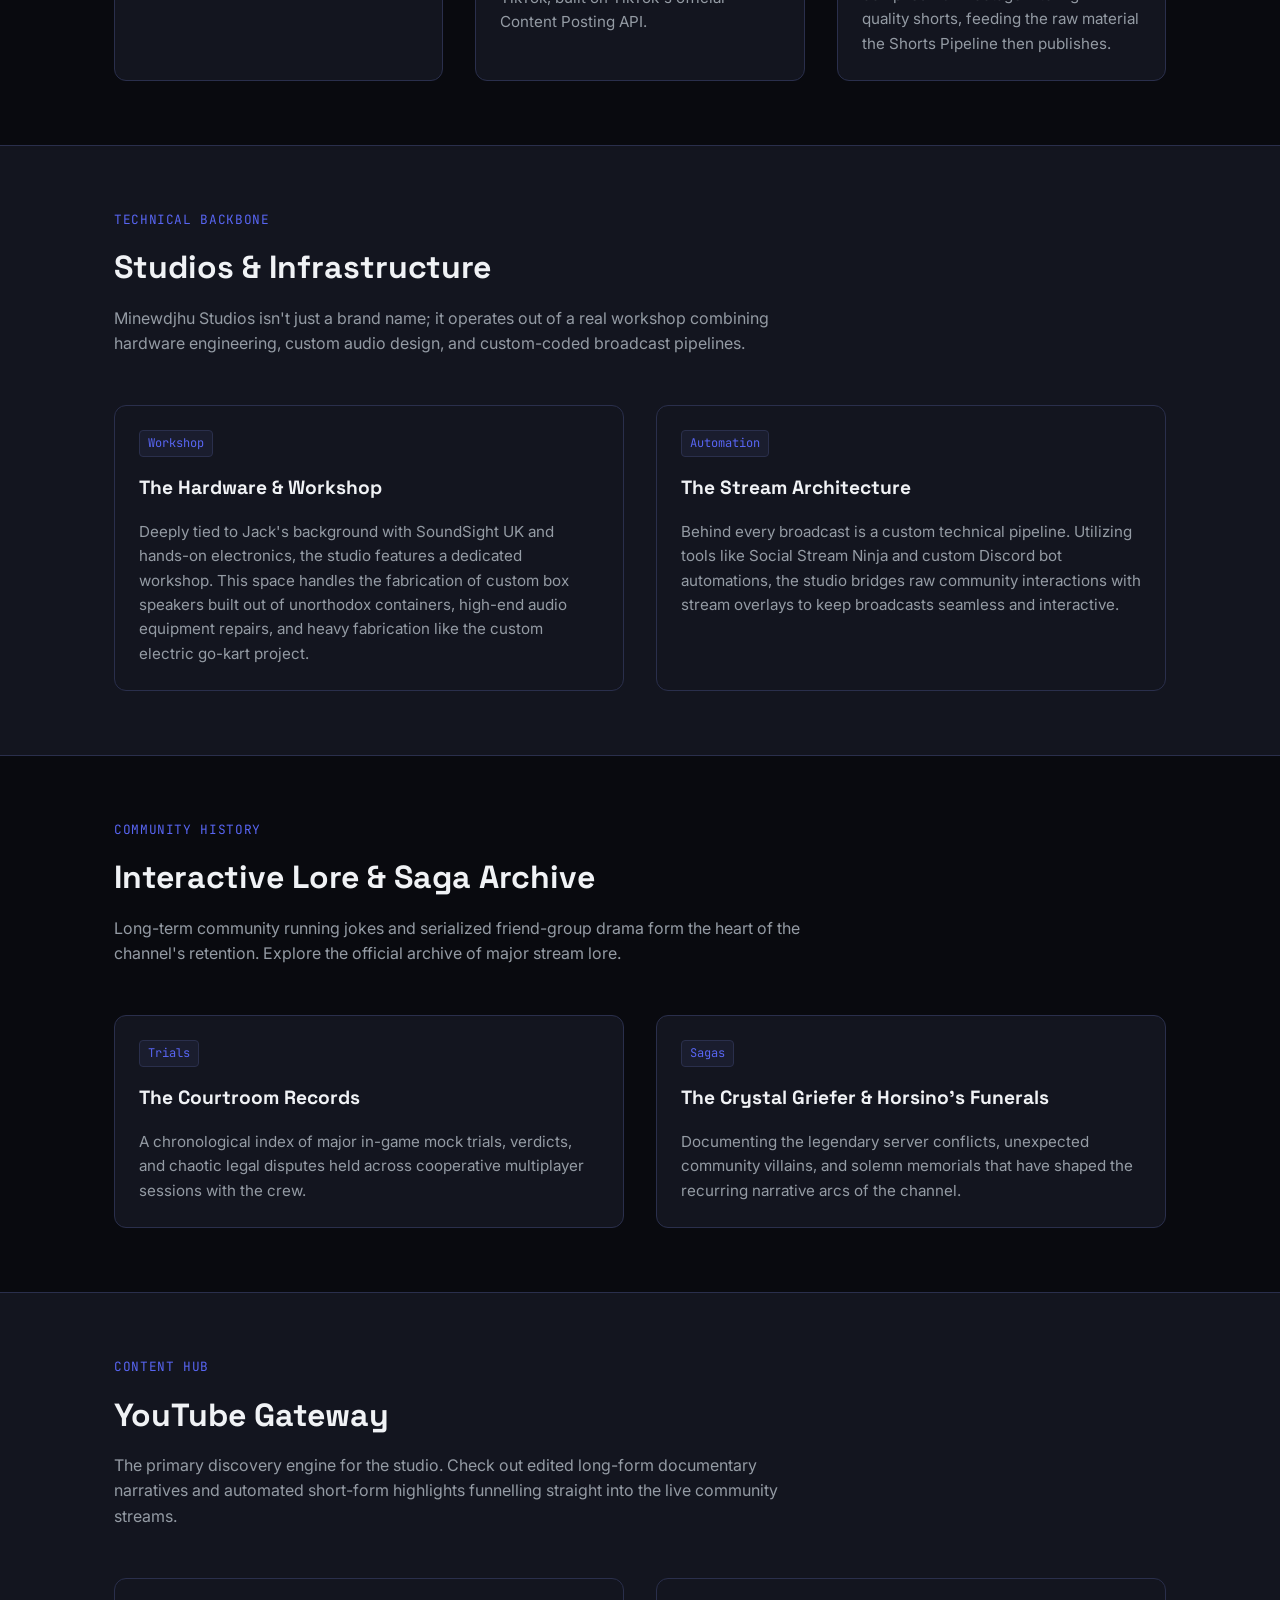
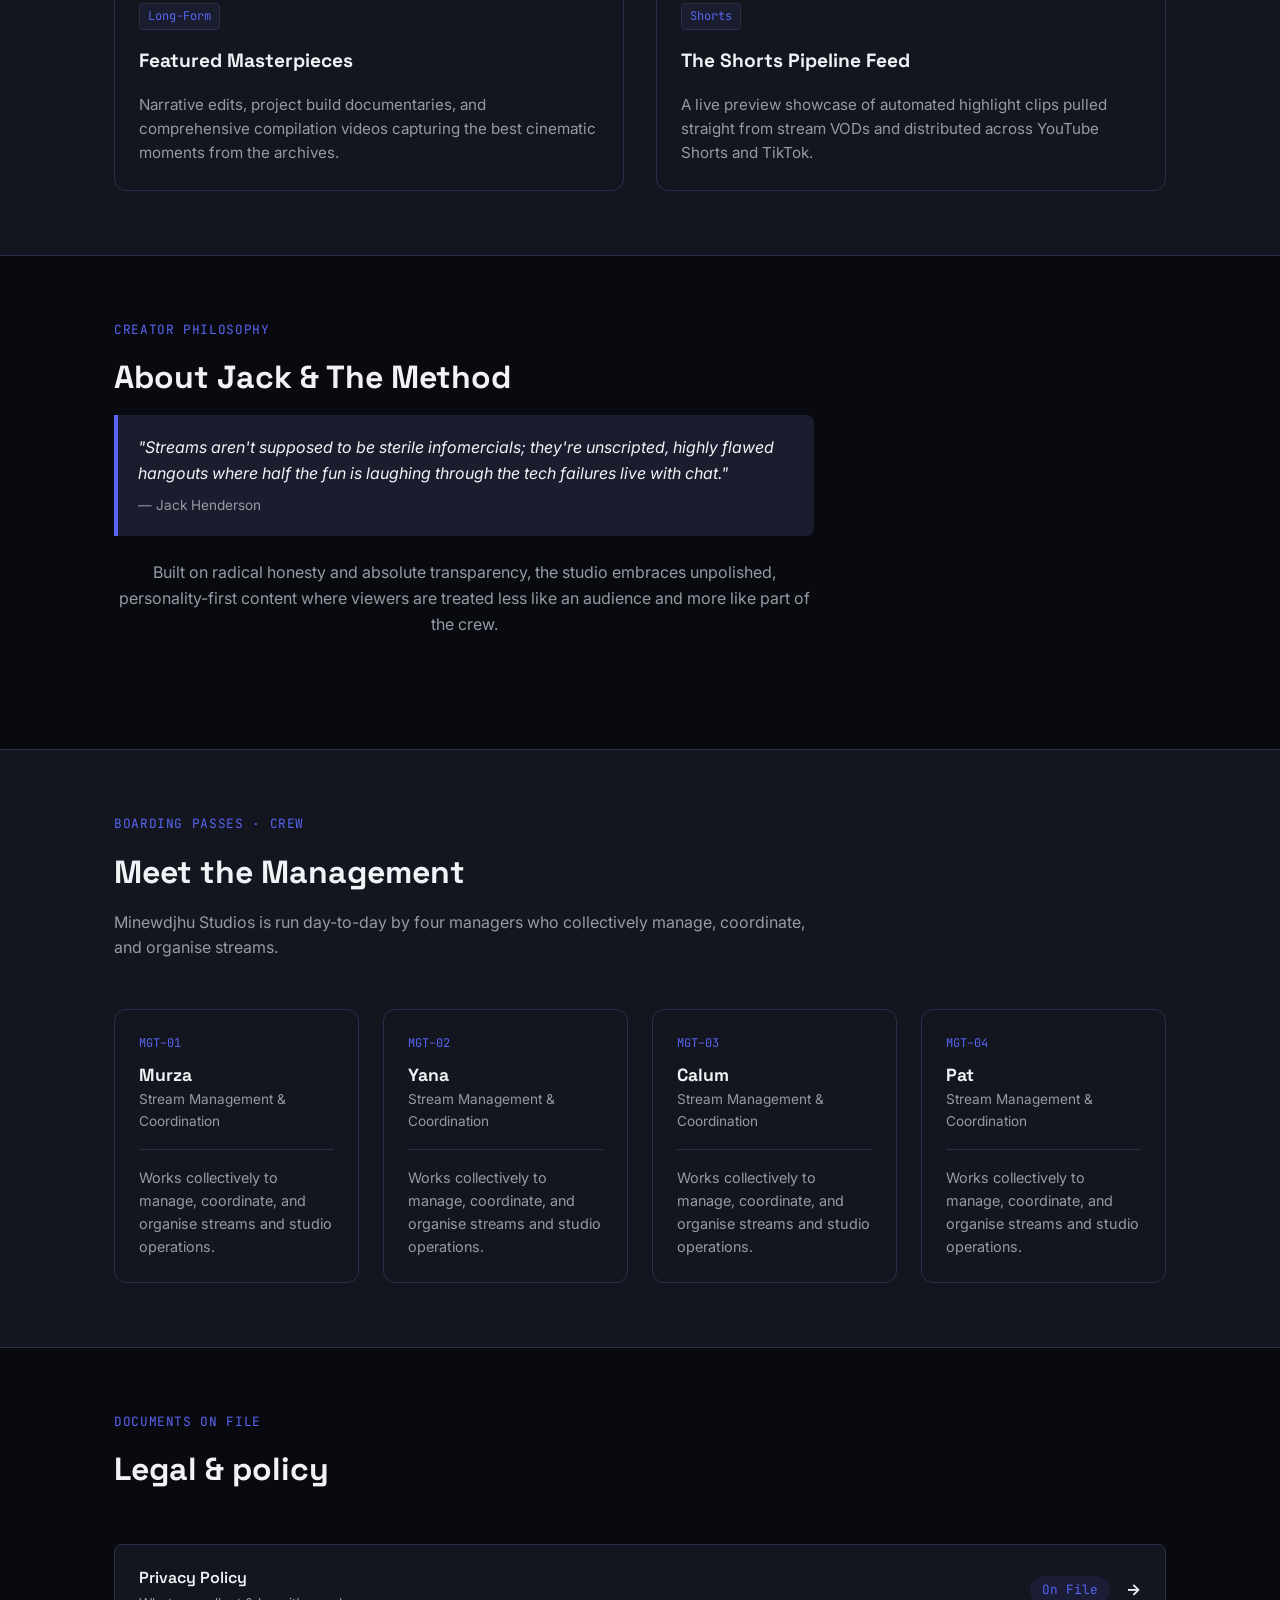
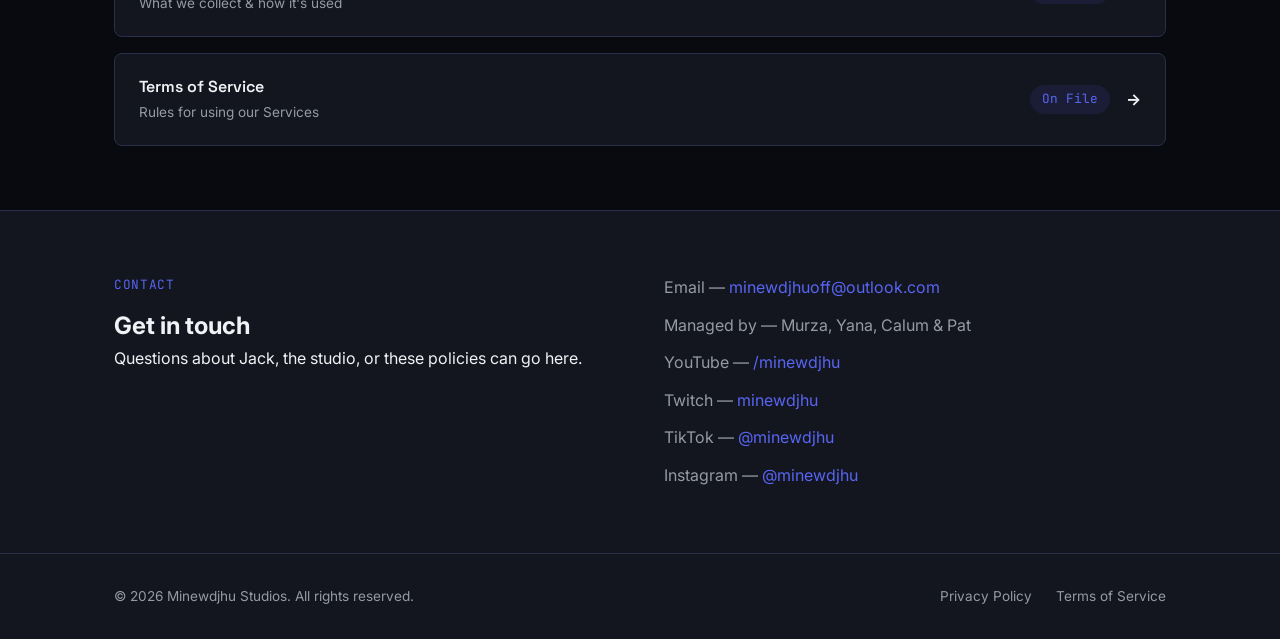
==== commit ee950c15: "Update index.html" ====
--- a/index.html
+++ b/index.html
@@ -223,7 +223,7 @@
     <div class="project-grid">
 
       <div class="feature-card">
-        <img src="gate-a.png" alt="Gate A Telepresence Robot" class="photo-slot">
+        <img src="gate-a.png" alt="Stream Shorts Pipeline screenshot" class="photo-slot card-photo" style="border:none;object-fit:cover;">
         <span class="tag">Gate A</span>
         <h3>Telepresence Robot</h3>
         <p>
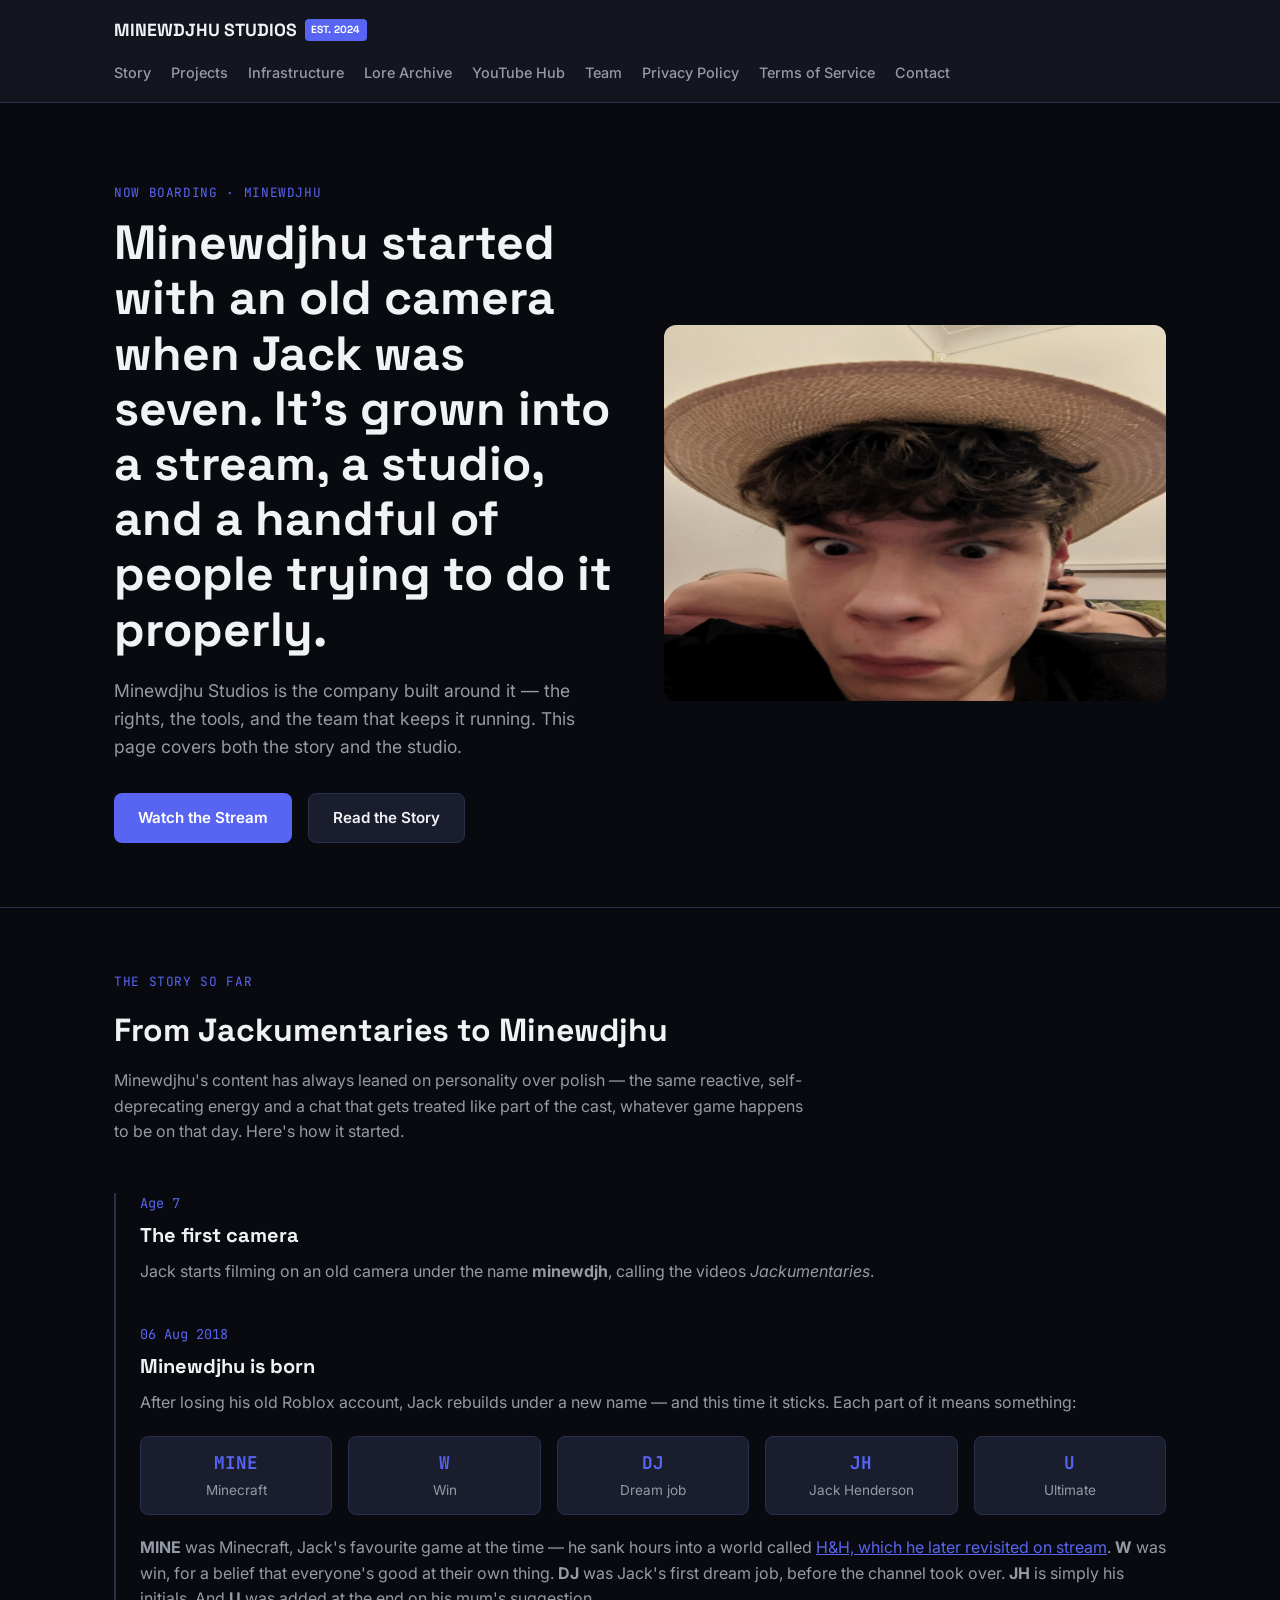
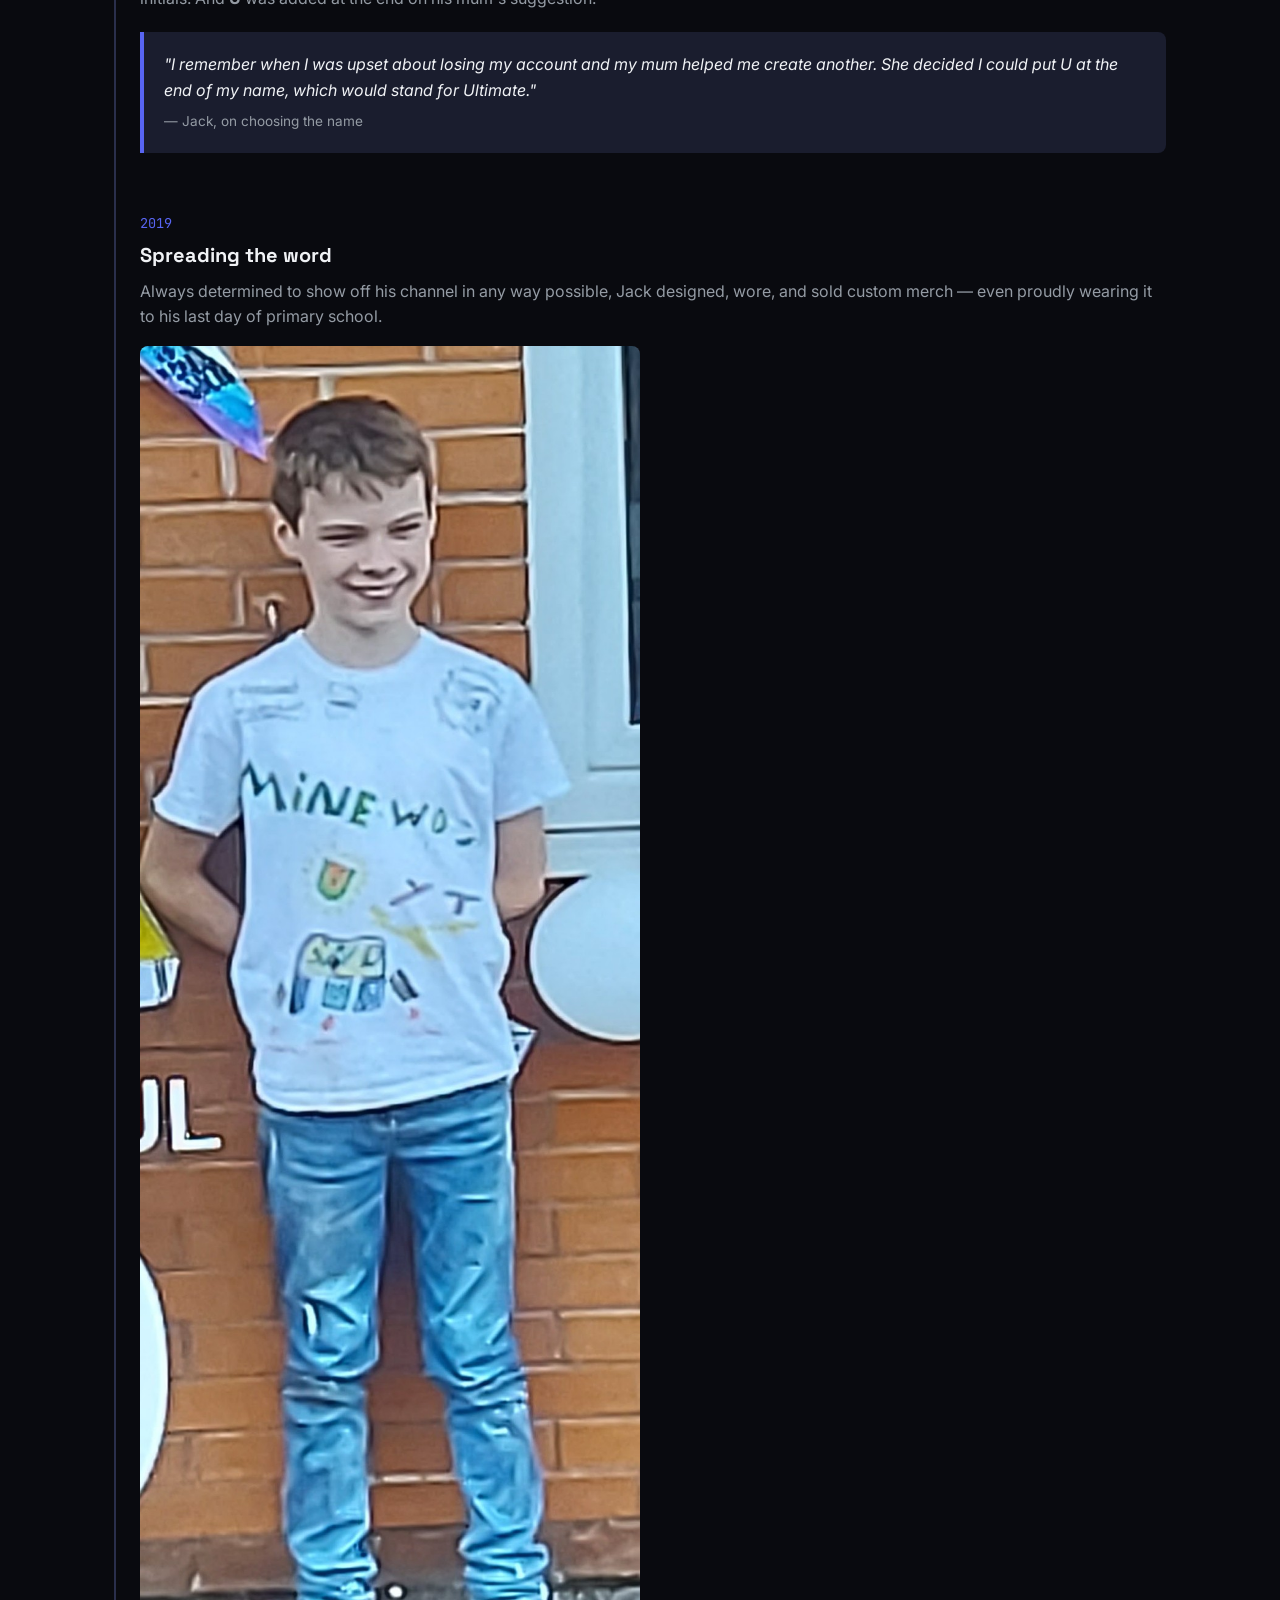
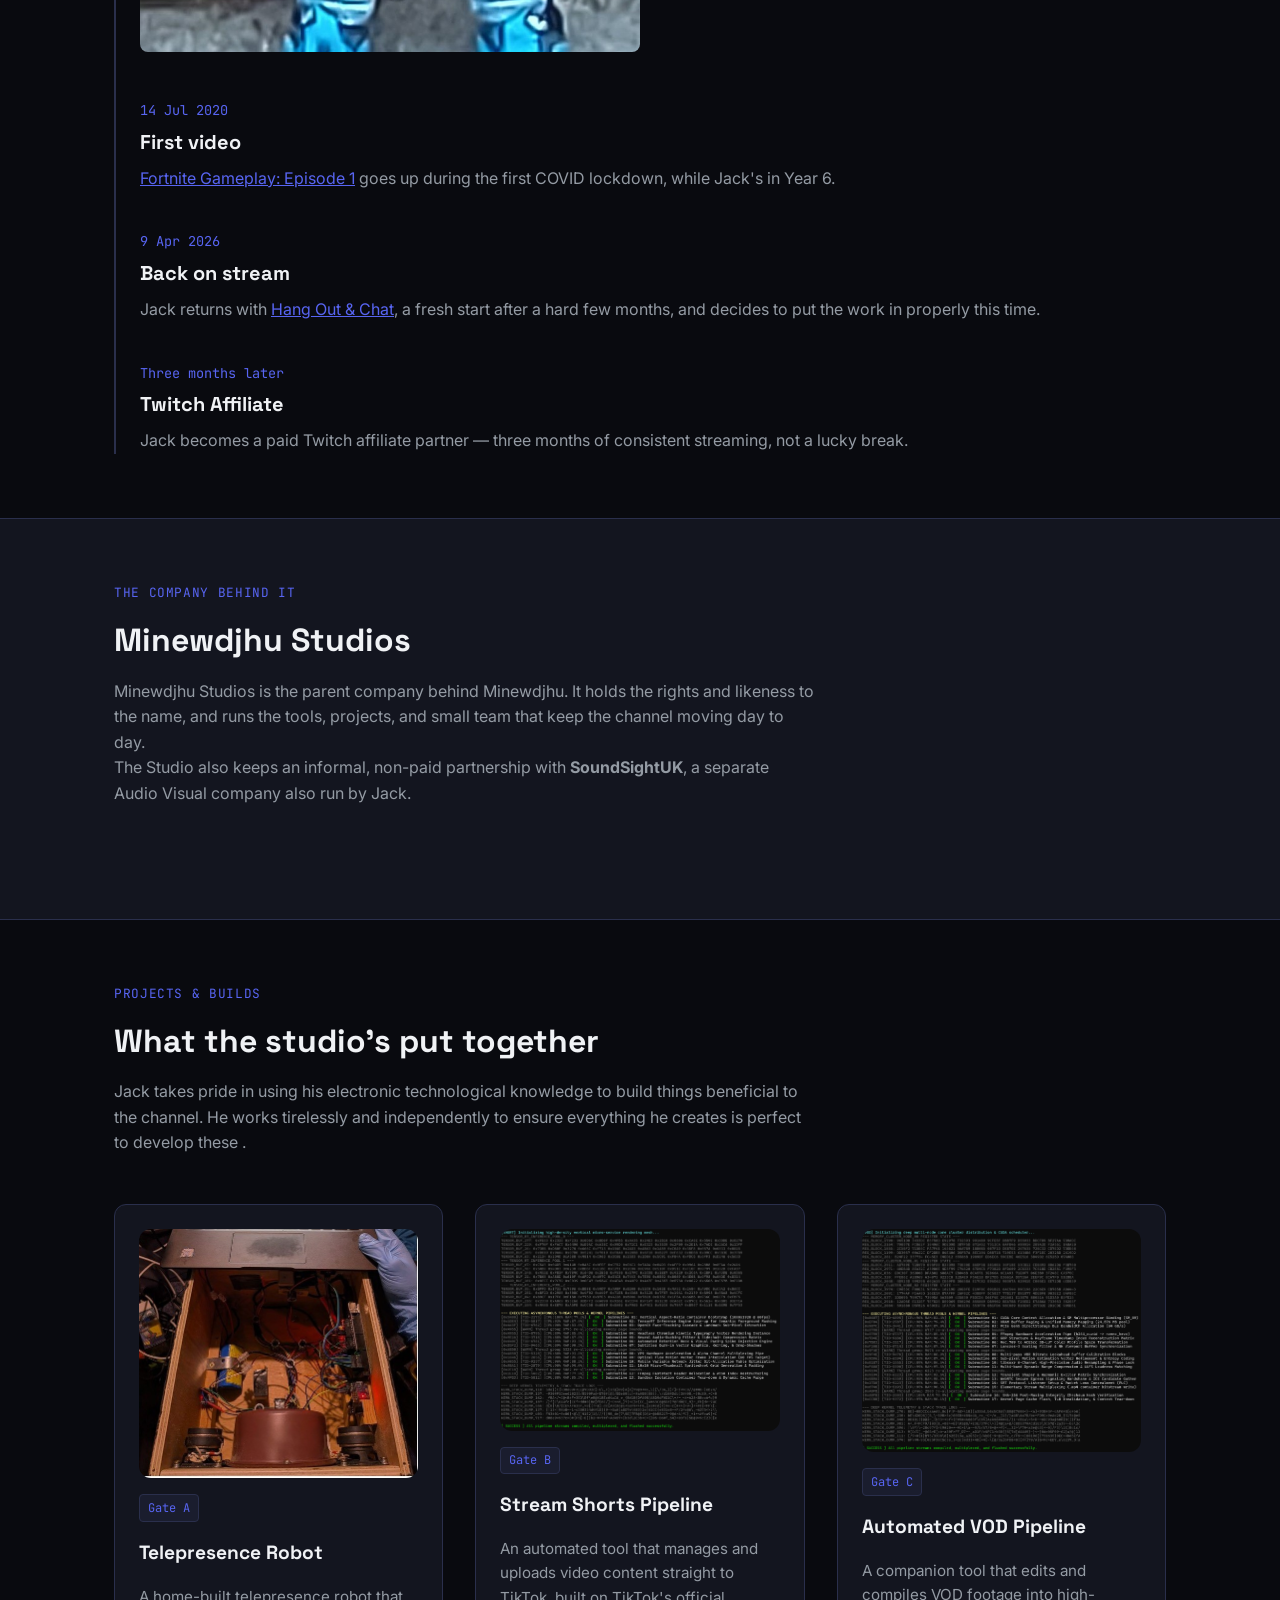
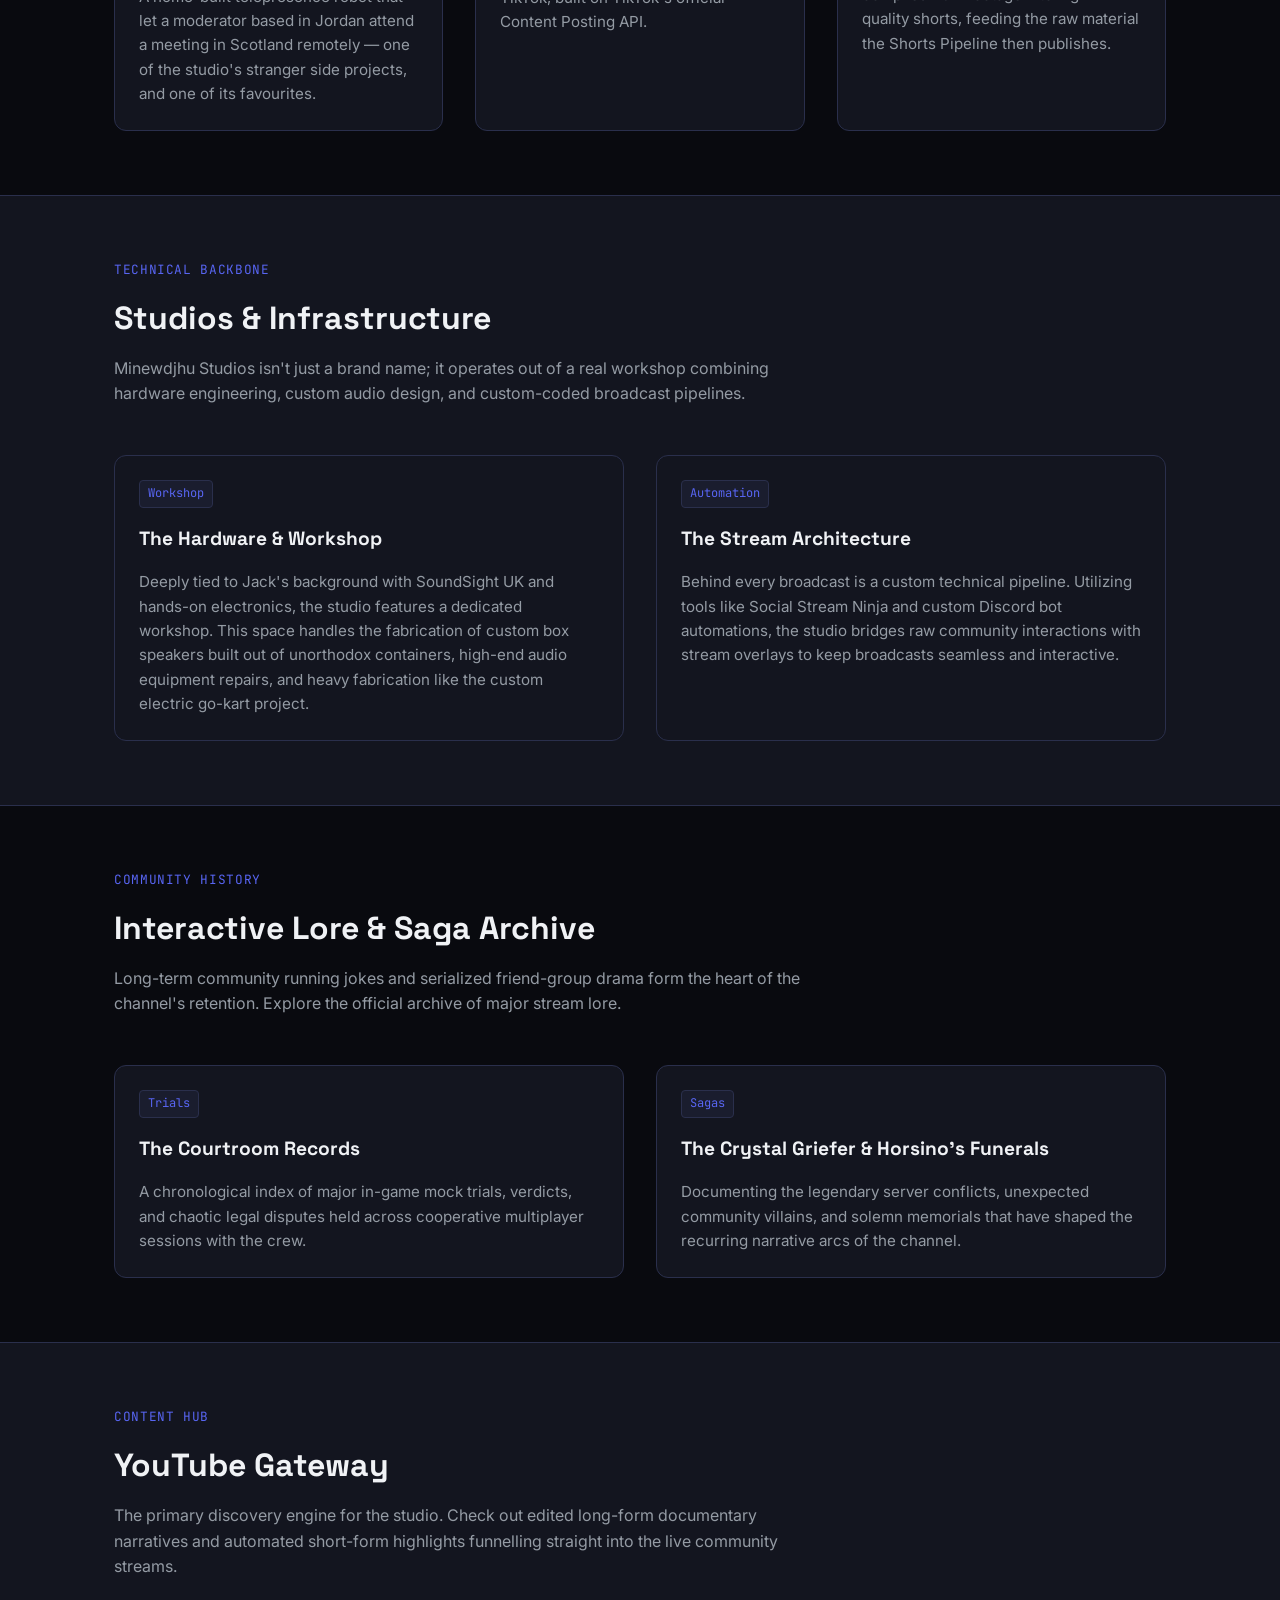
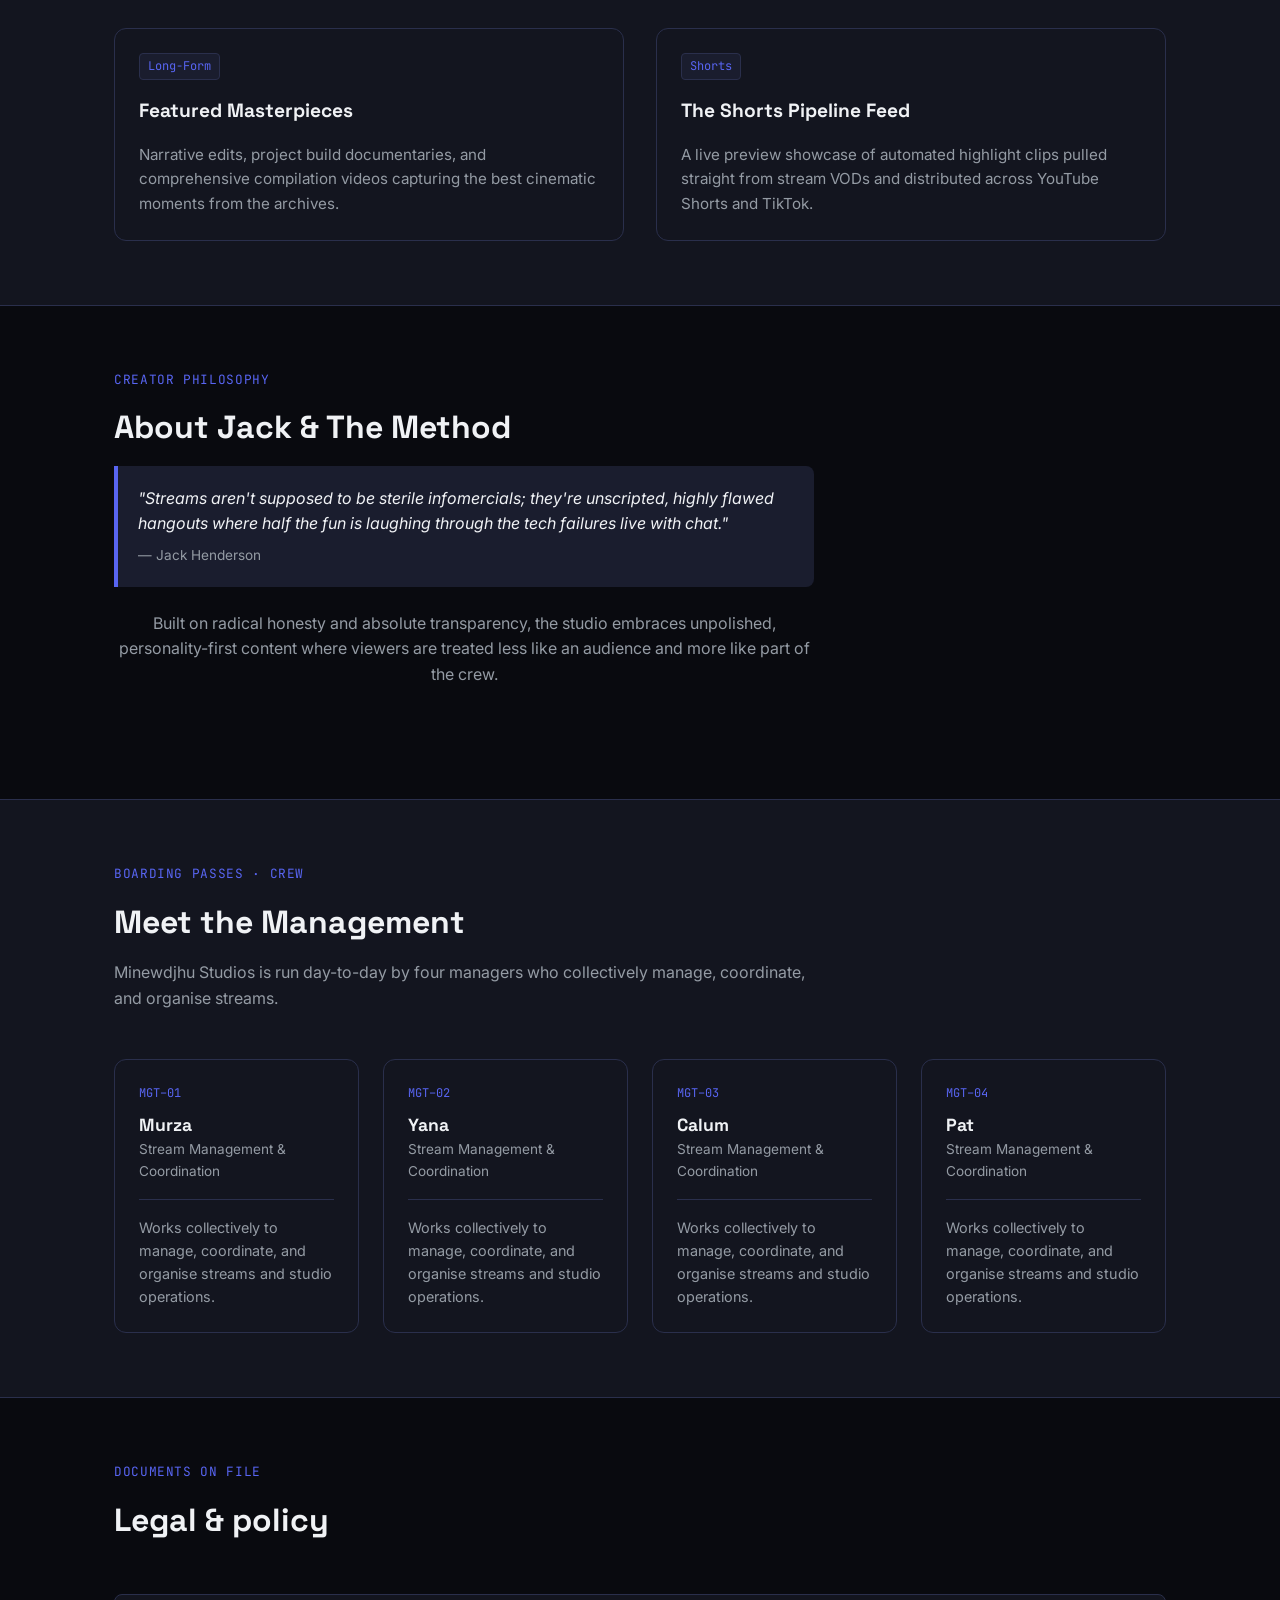
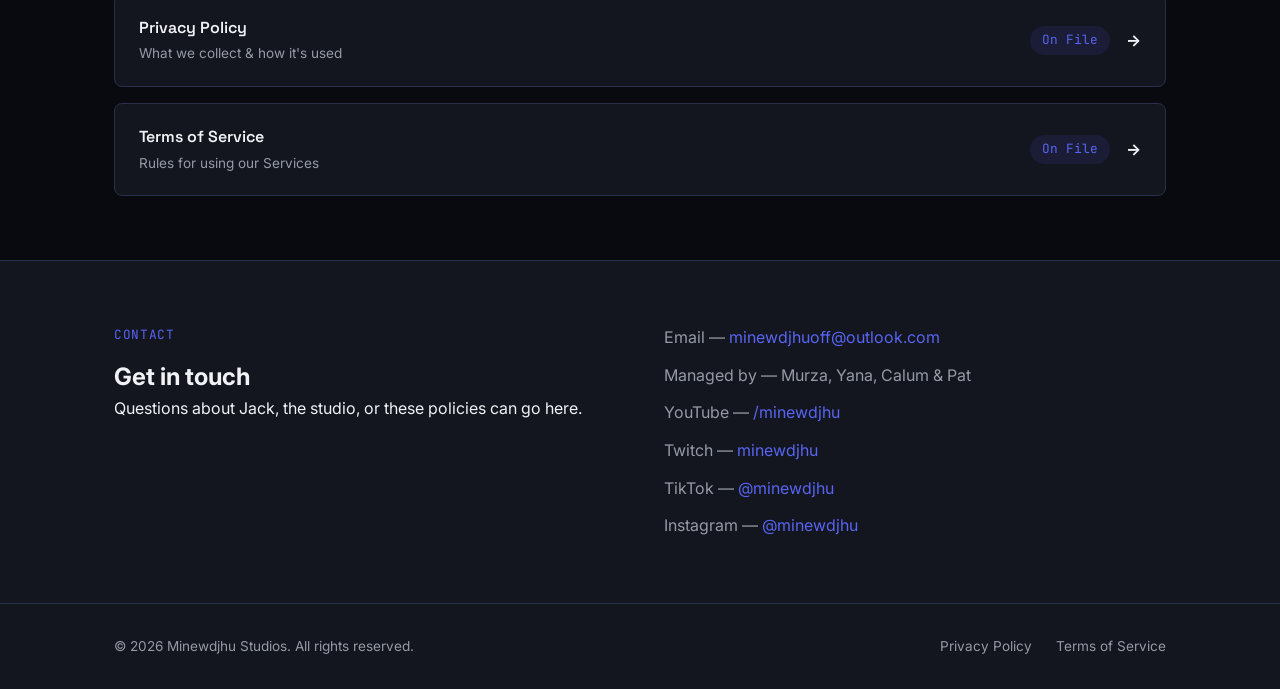
==== commit 93c97bdf: "Update index.html" ====
--- a/index.html
+++ b/index.html
@@ -223,7 +223,7 @@
     <div class="project-grid">
 
       <div class="feature-card">
-        <img src="gate-a.png" alt="Stream Shorts Pipeline screenshot" class="photo-slot card-photo" style="border:none;object-fit:cover;">
+        <img src="gate-a.jpg" alt="Stream Shorts Pipeline screenshot" class="photo-slot card-photo" style="border:none;object-fit:cover;">
         <span class="tag">Gate A</span>
         <h3>Telepresence Robot</h3>
         <p>
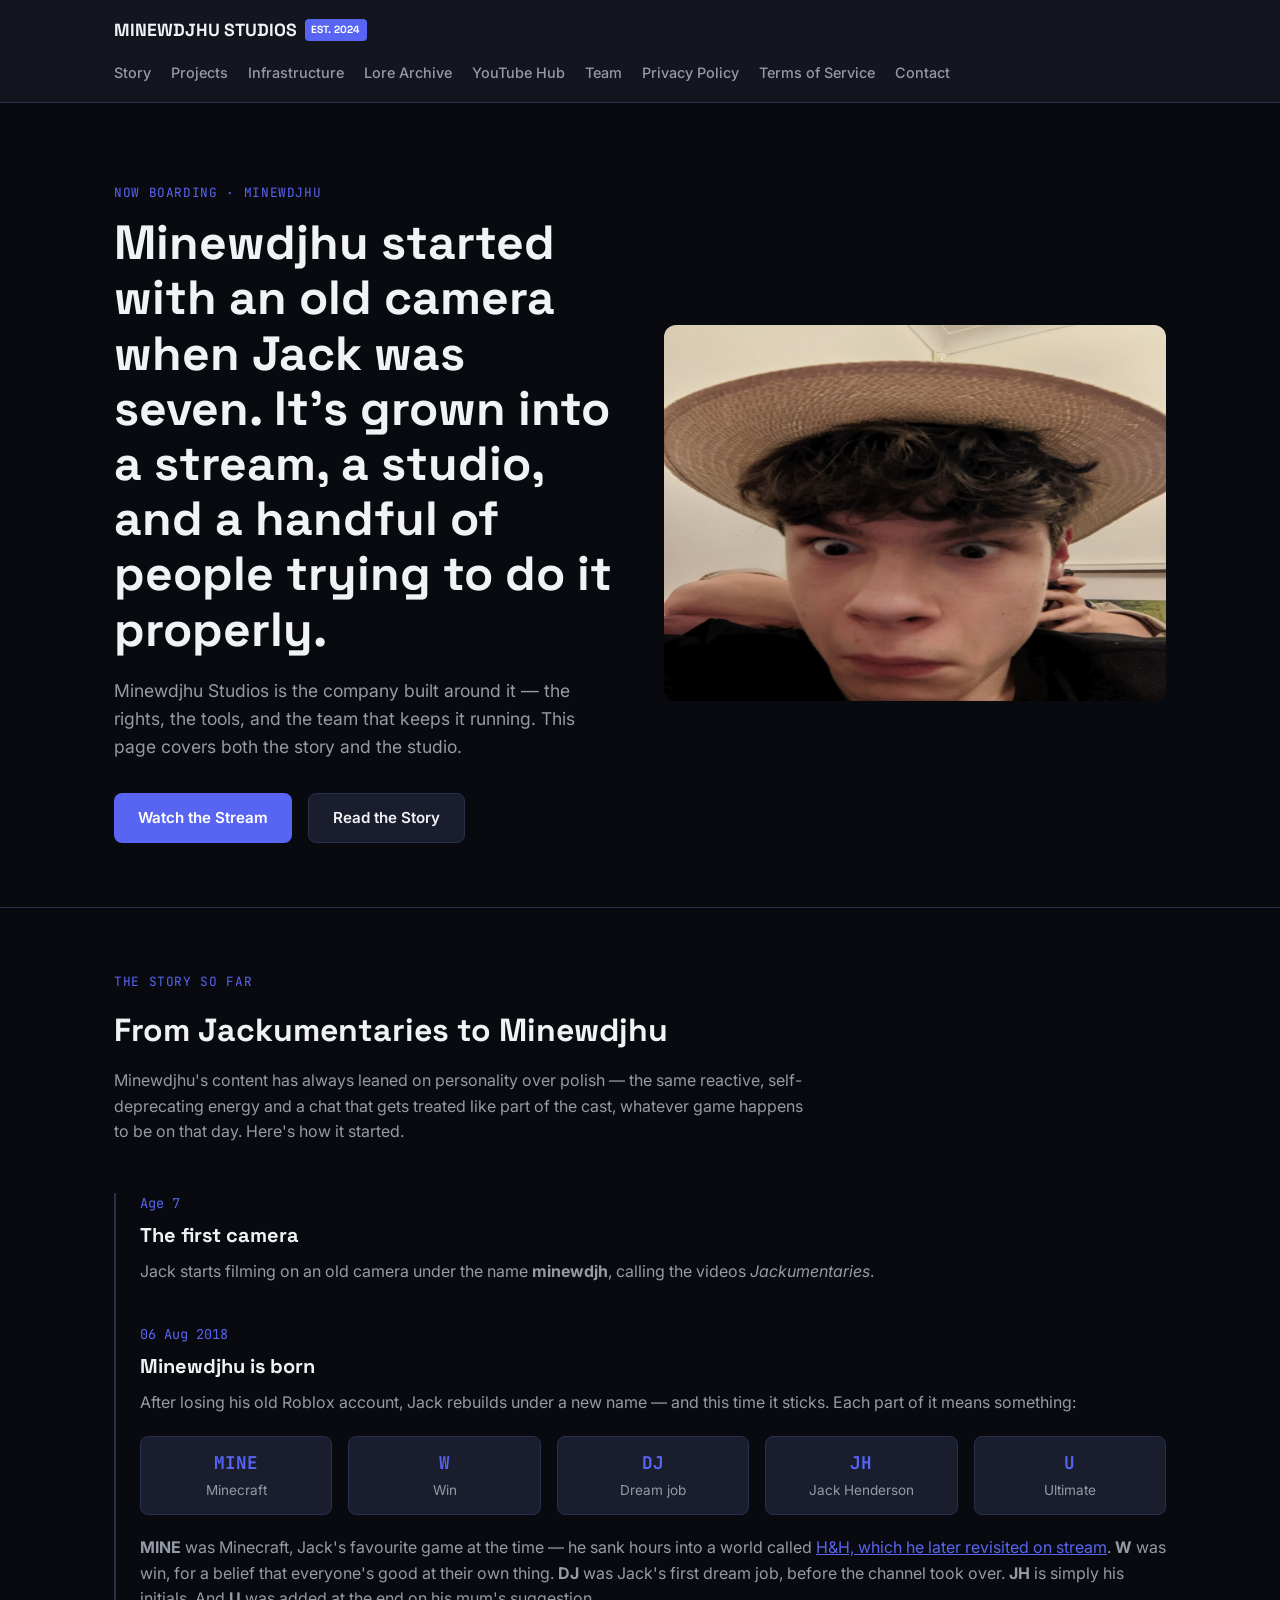
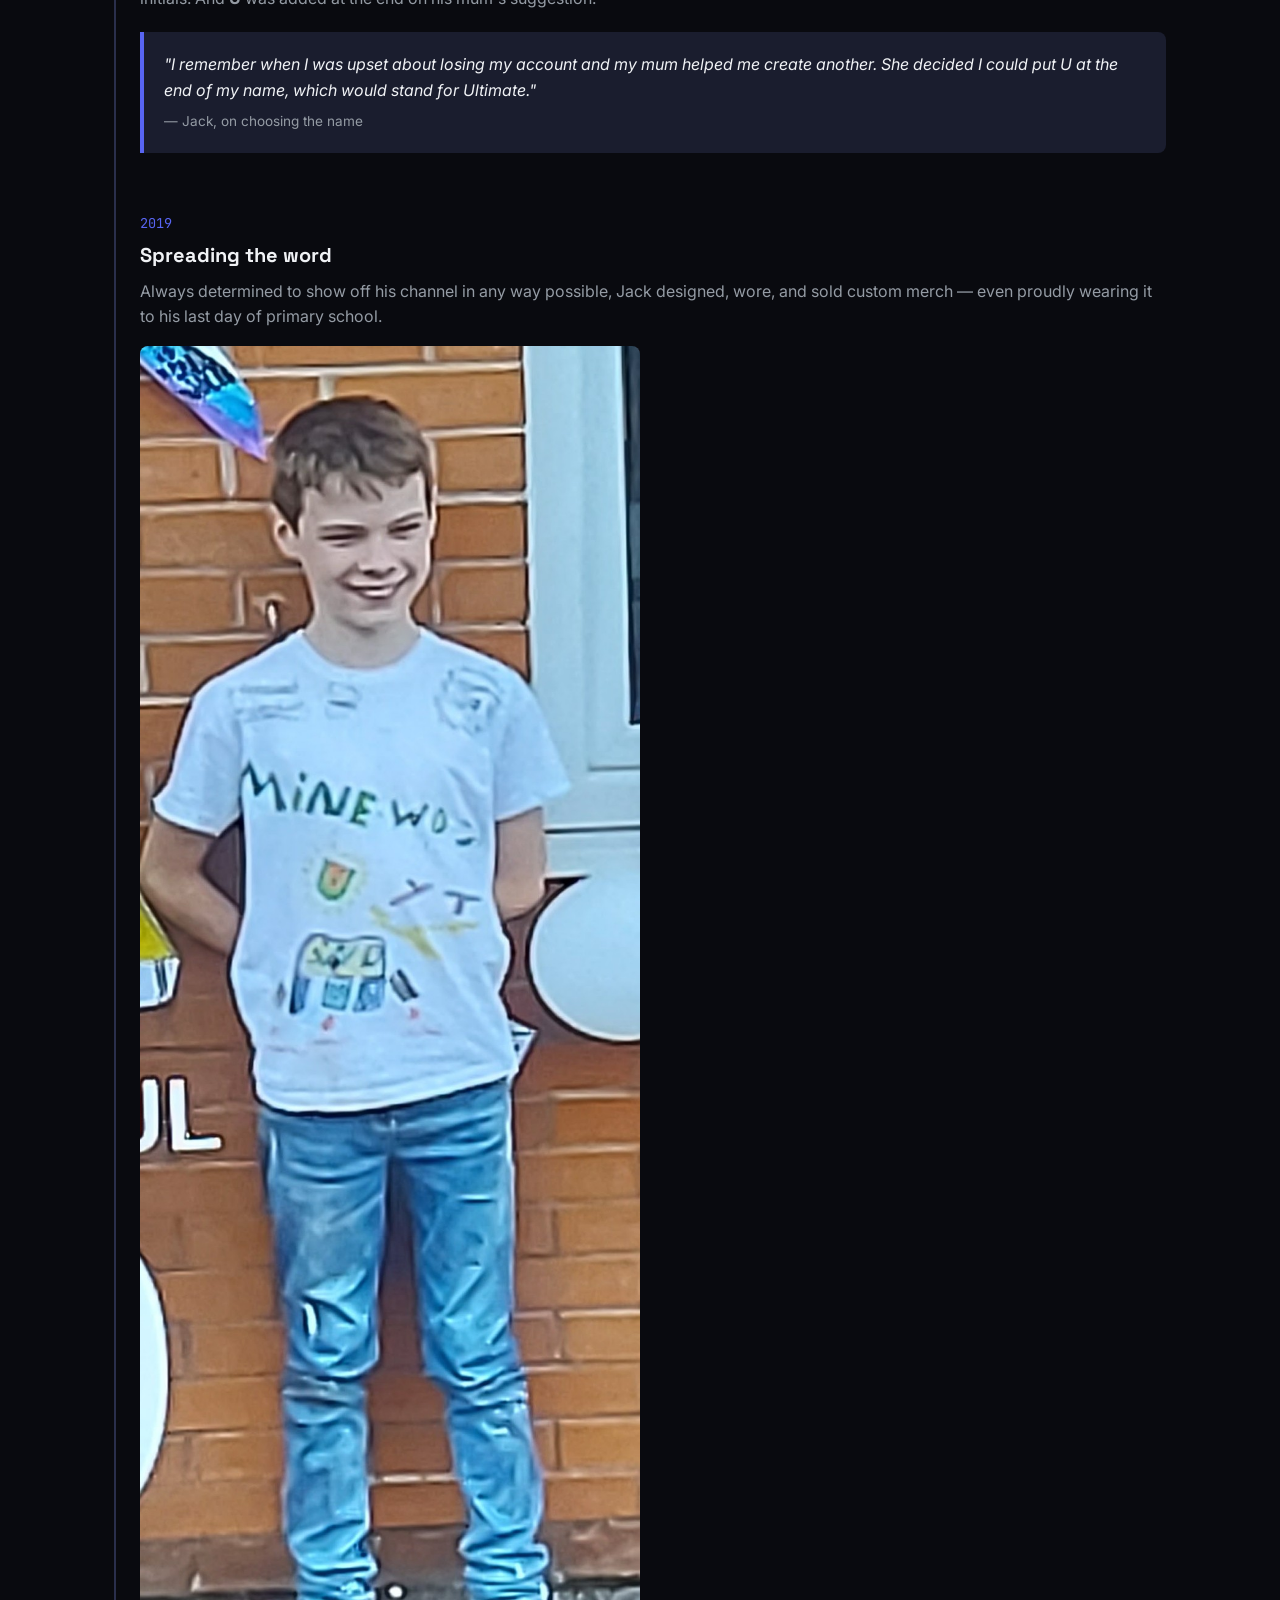
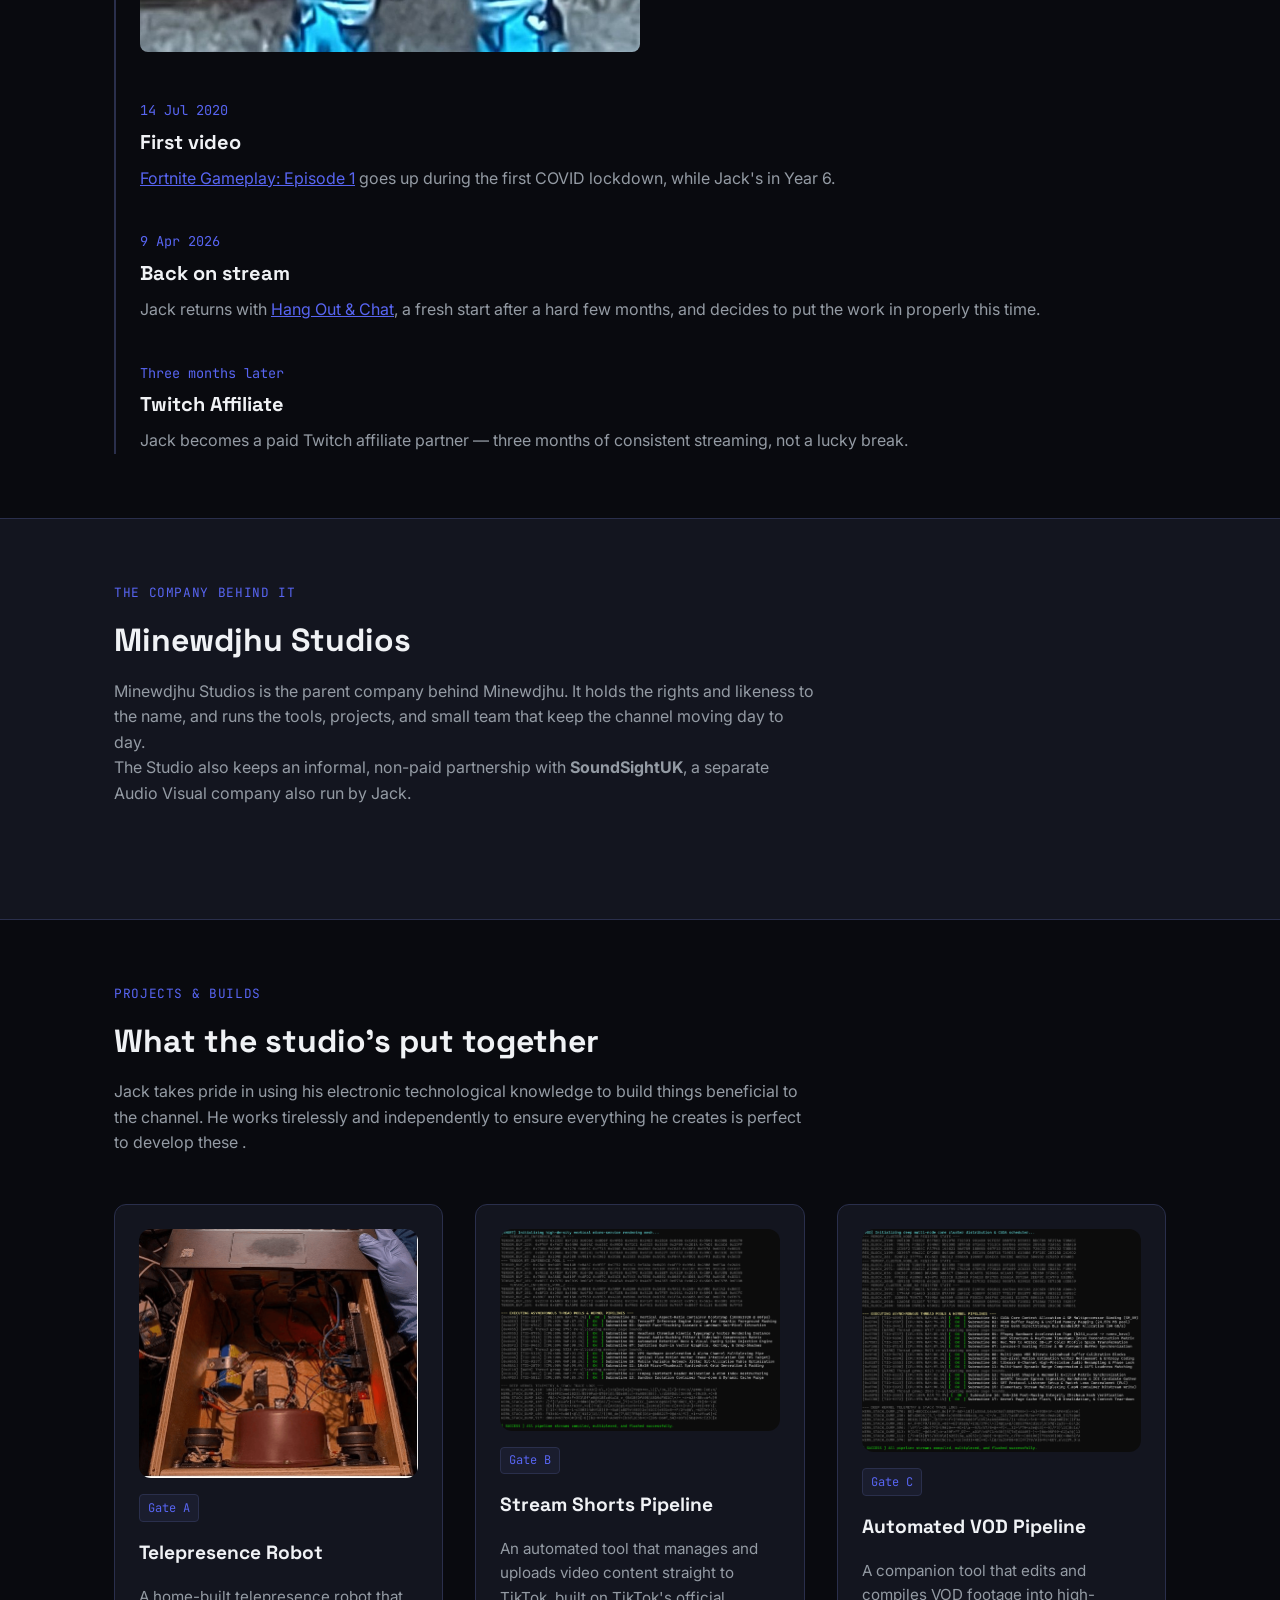
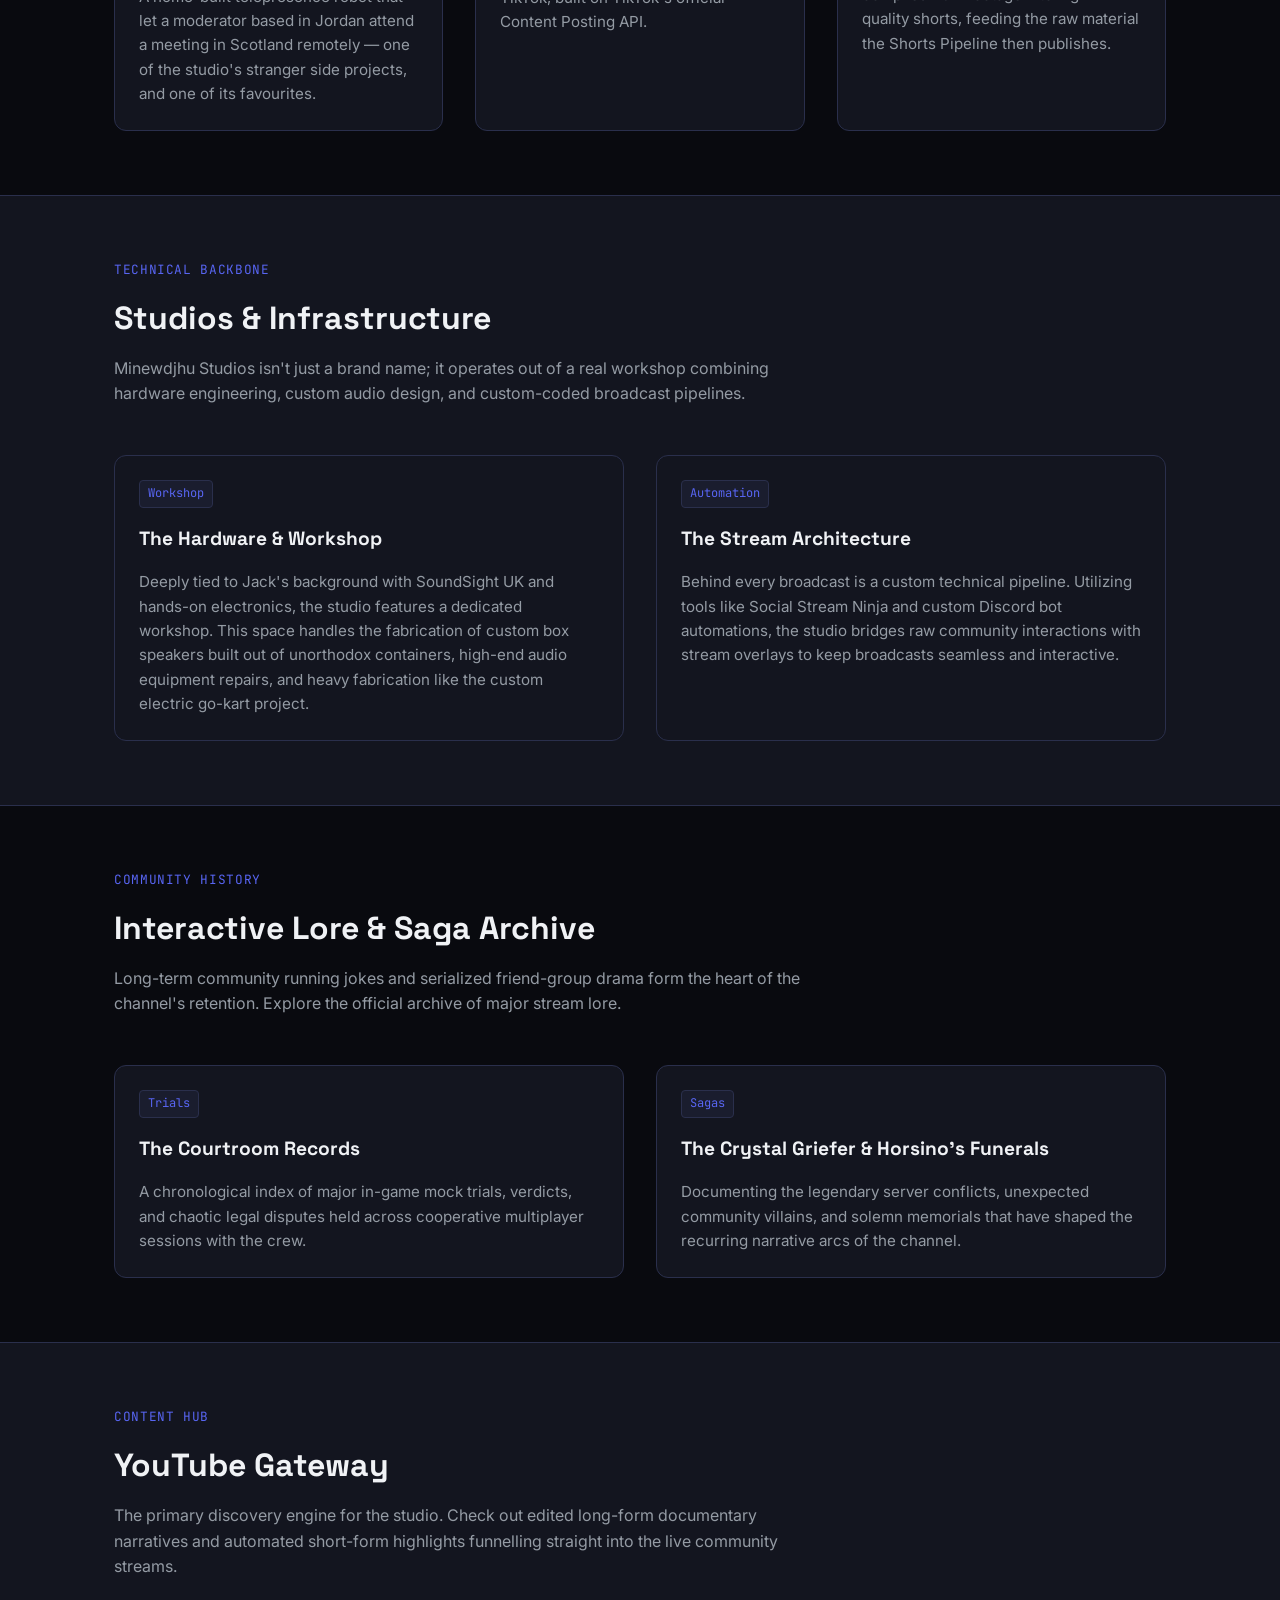
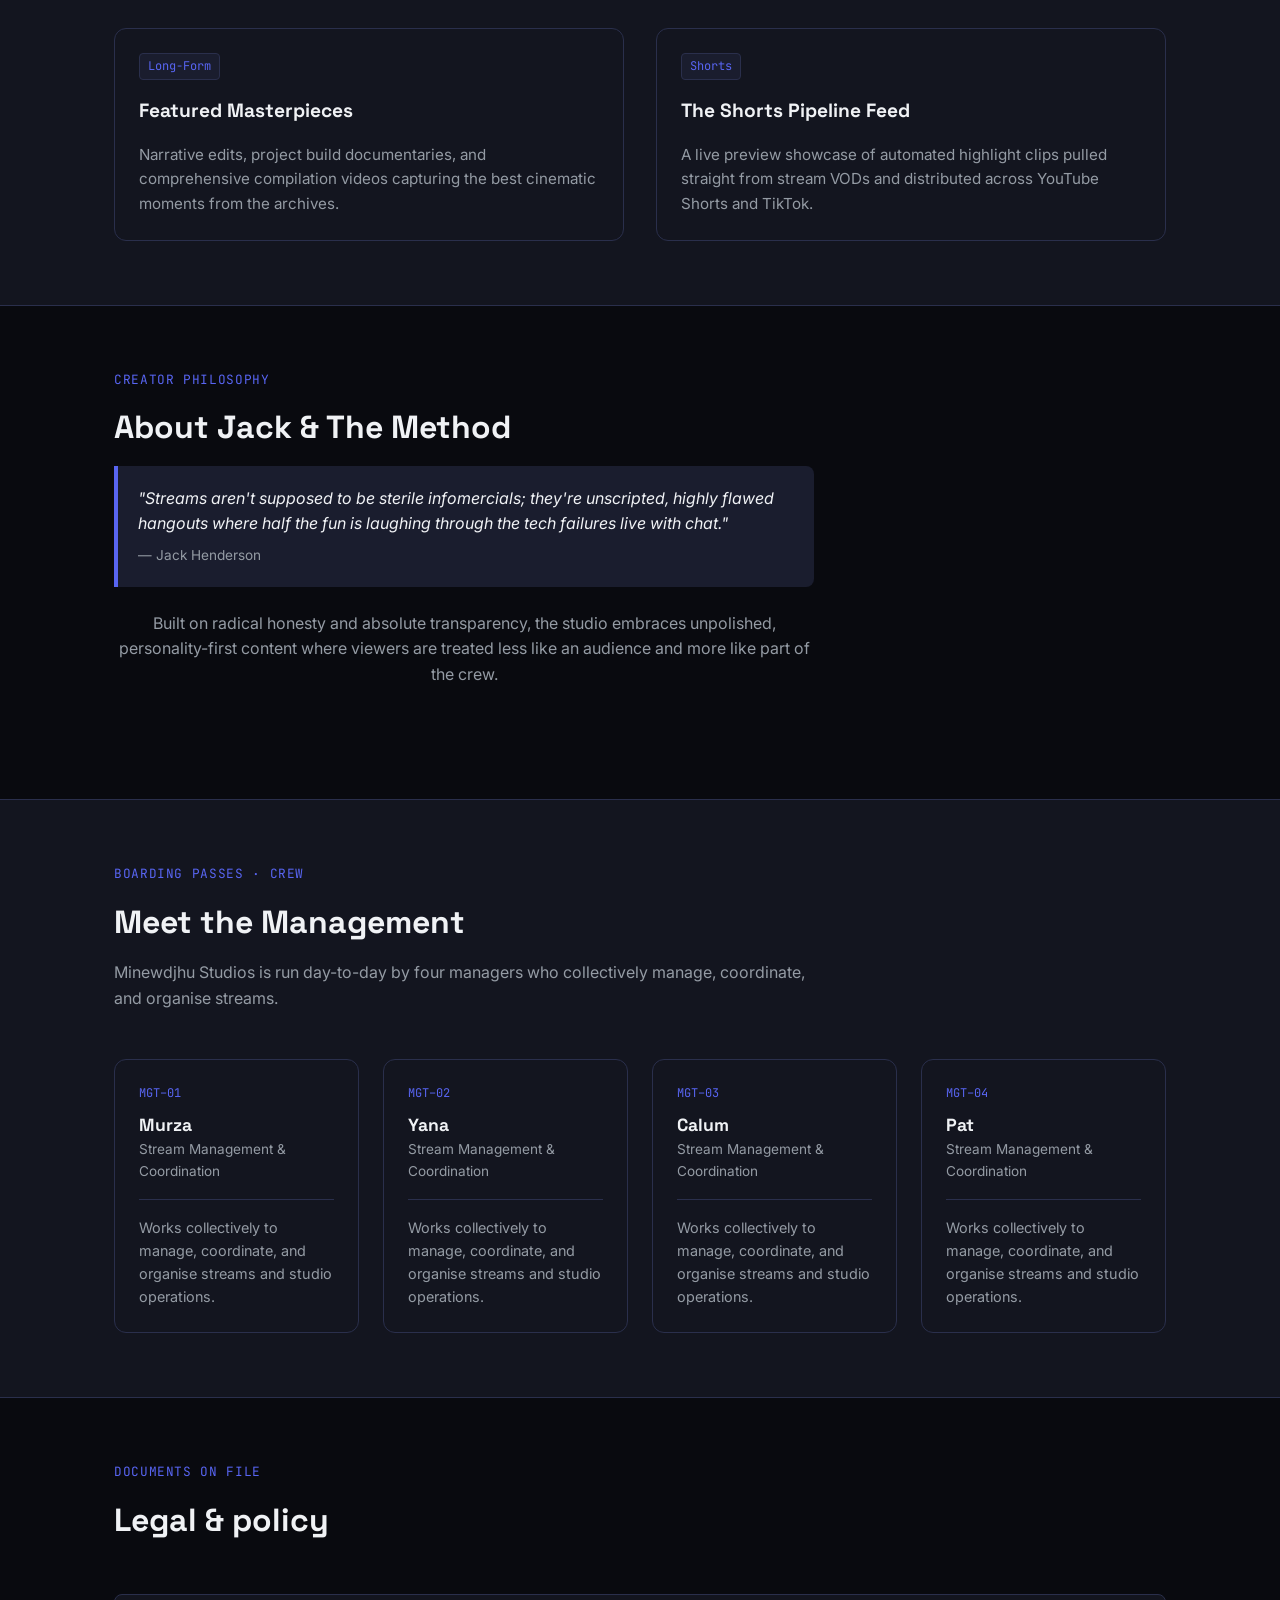
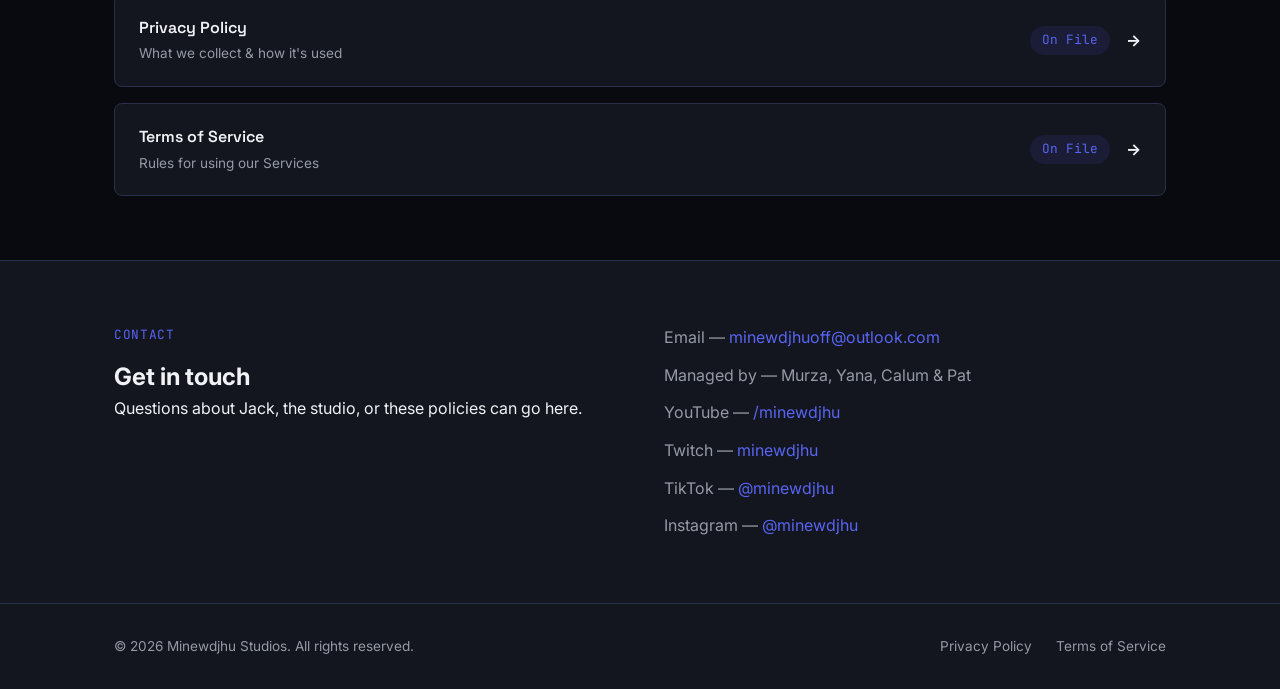
==== commit c254038d: "Update index.html" ====
--- a/index.html
+++ b/index.html
@@ -223,7 +223,7 @@
     <div class="project-grid">
 
       <div class="feature-card">
-        <img src="gate-a.jpg" alt="Stream Shorts Pipeline screenshot" class="photo-slot card-photo" style="border:none;object-fit:cover;">
+        <img src="gate-a.png" alt="Stream Shorts Pipeline screenshot" class="photo-slot card-photo" style="border:none;object-fit:cover;">
         <span class="tag">Gate A</span>
         <h3>Telepresence Robot</h3>
         <p>
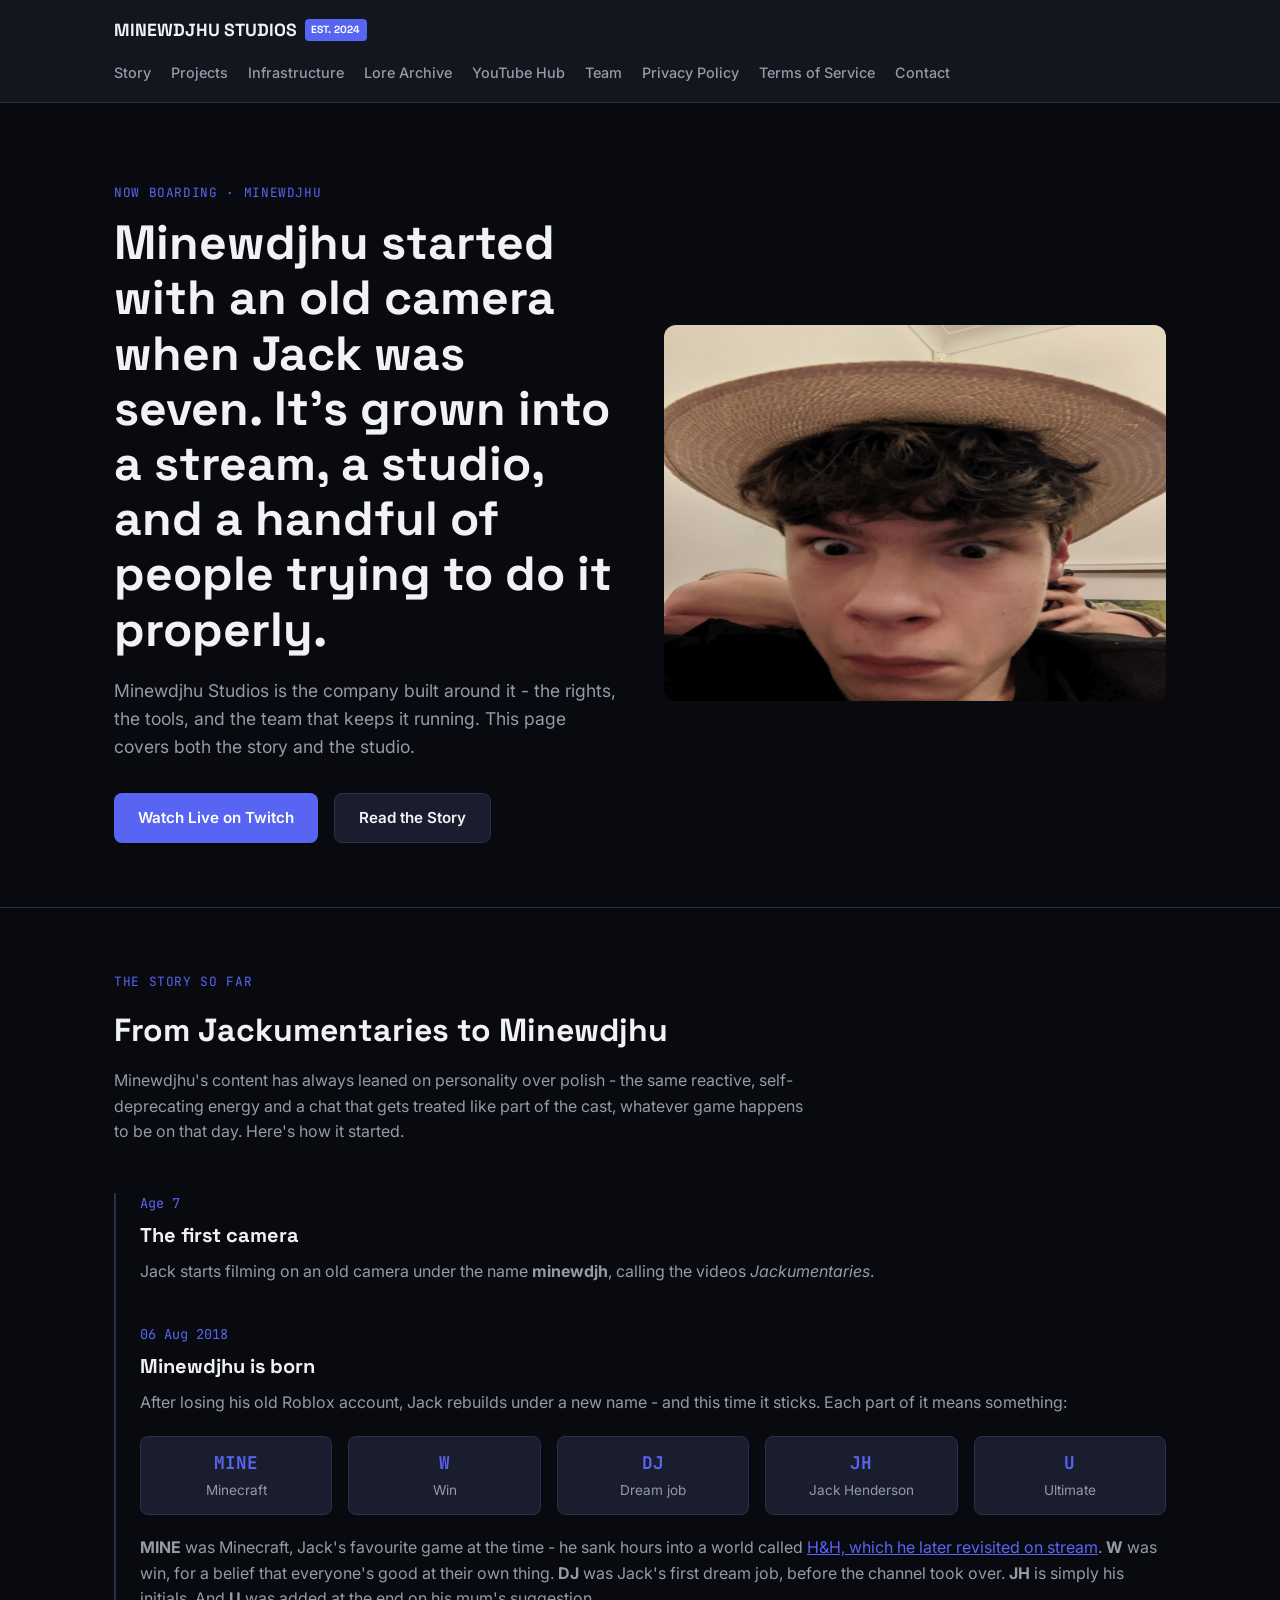
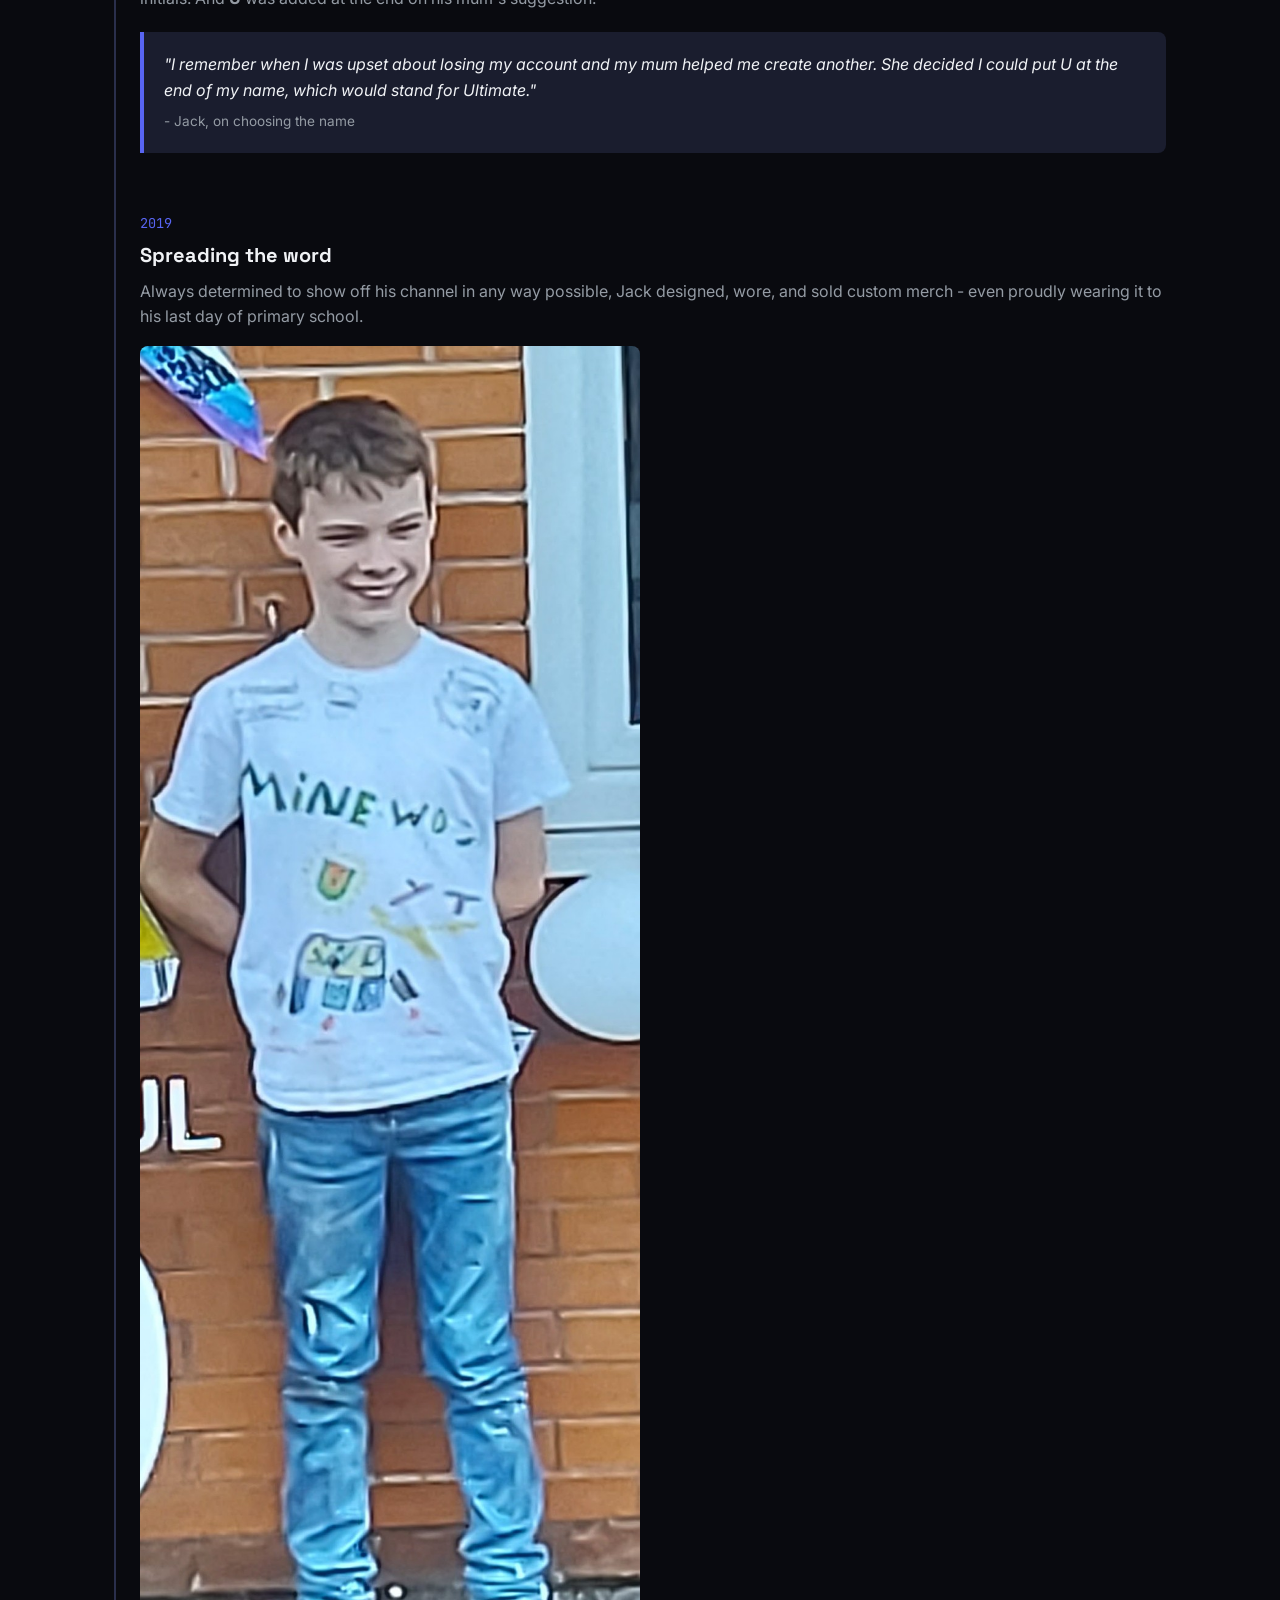
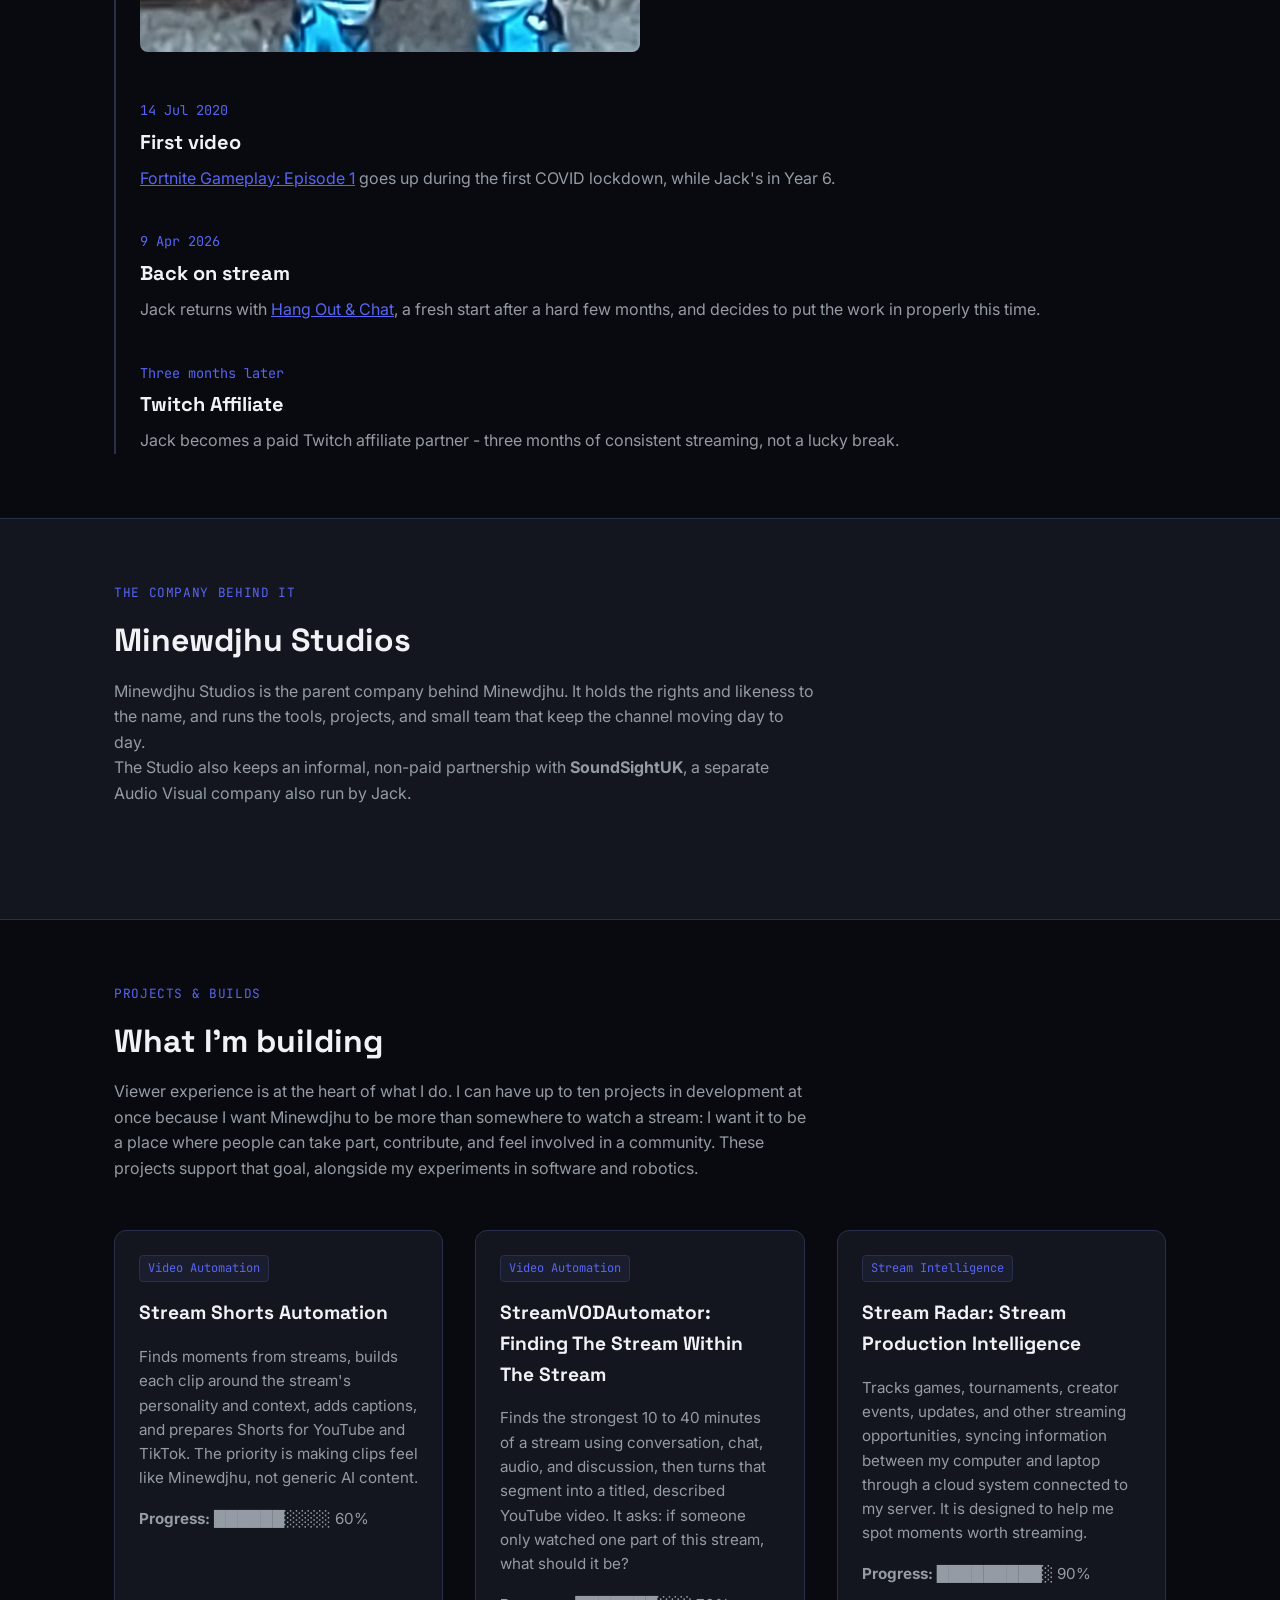
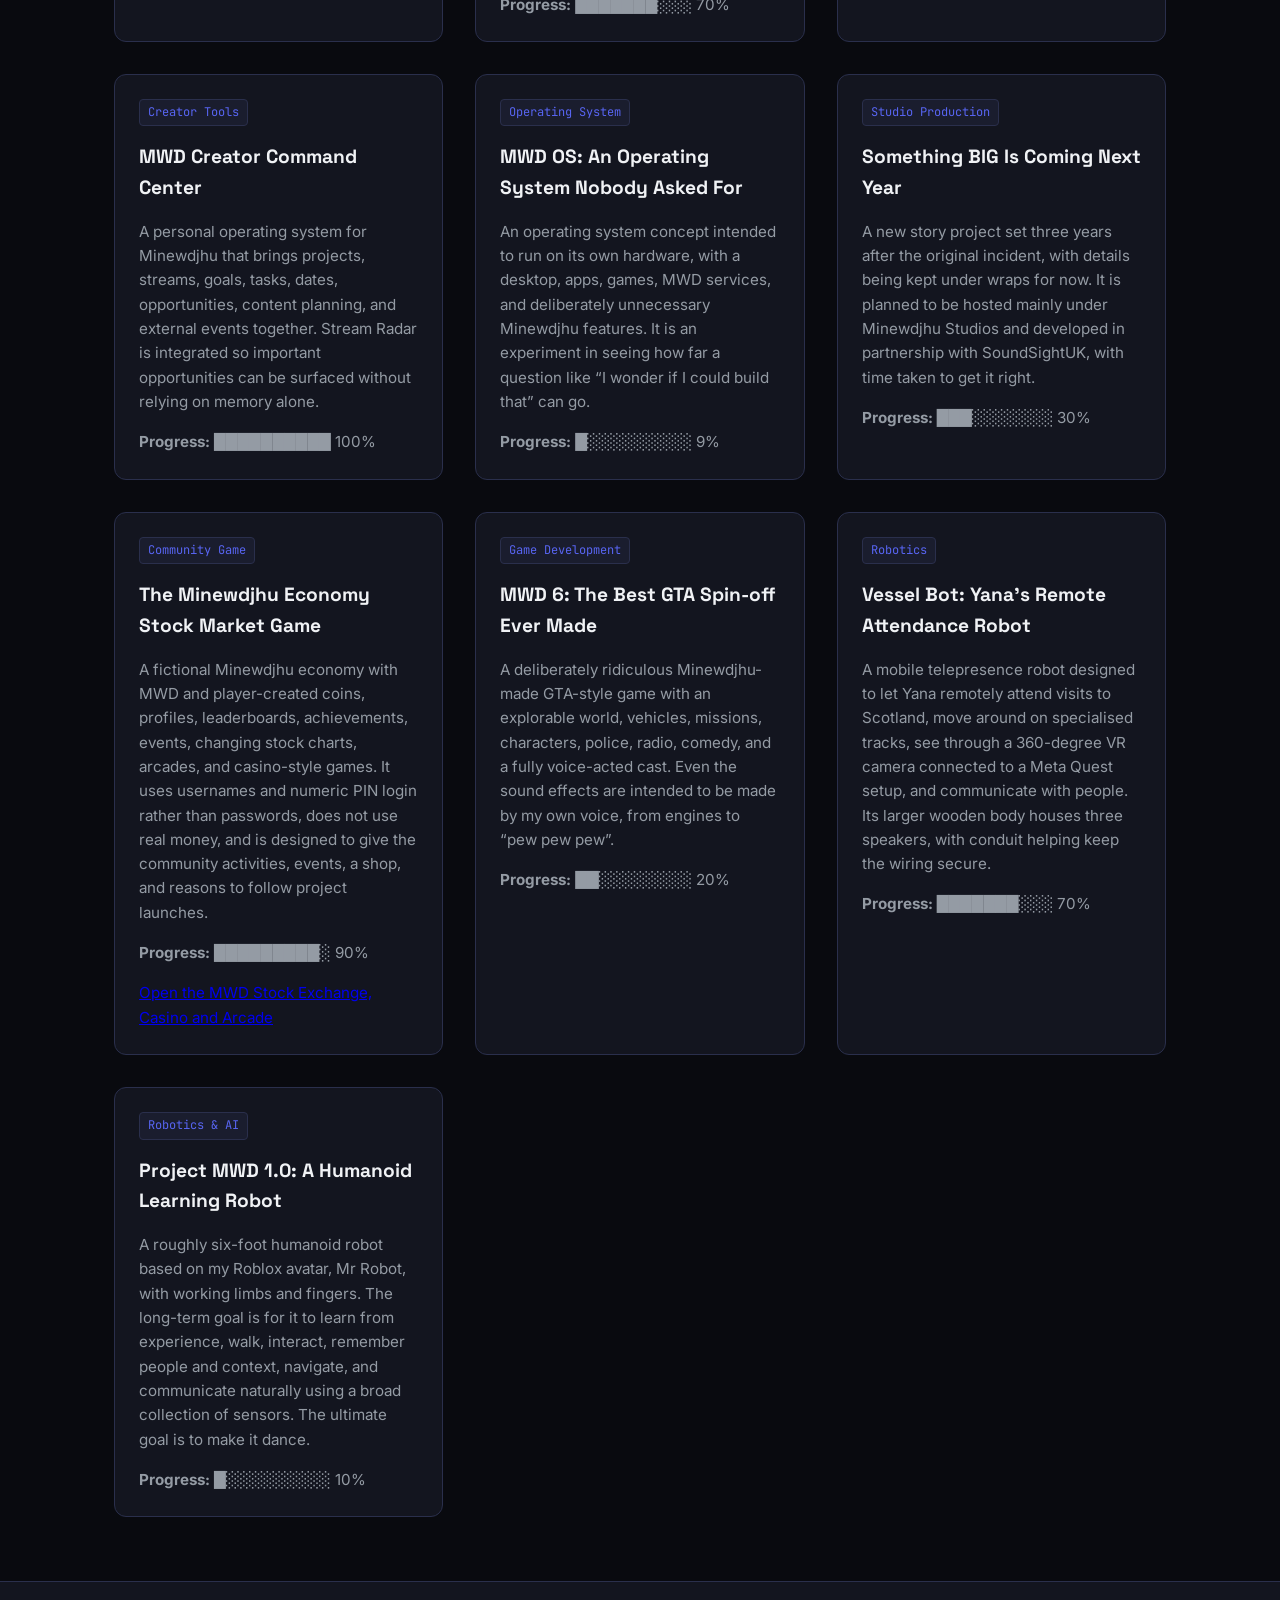
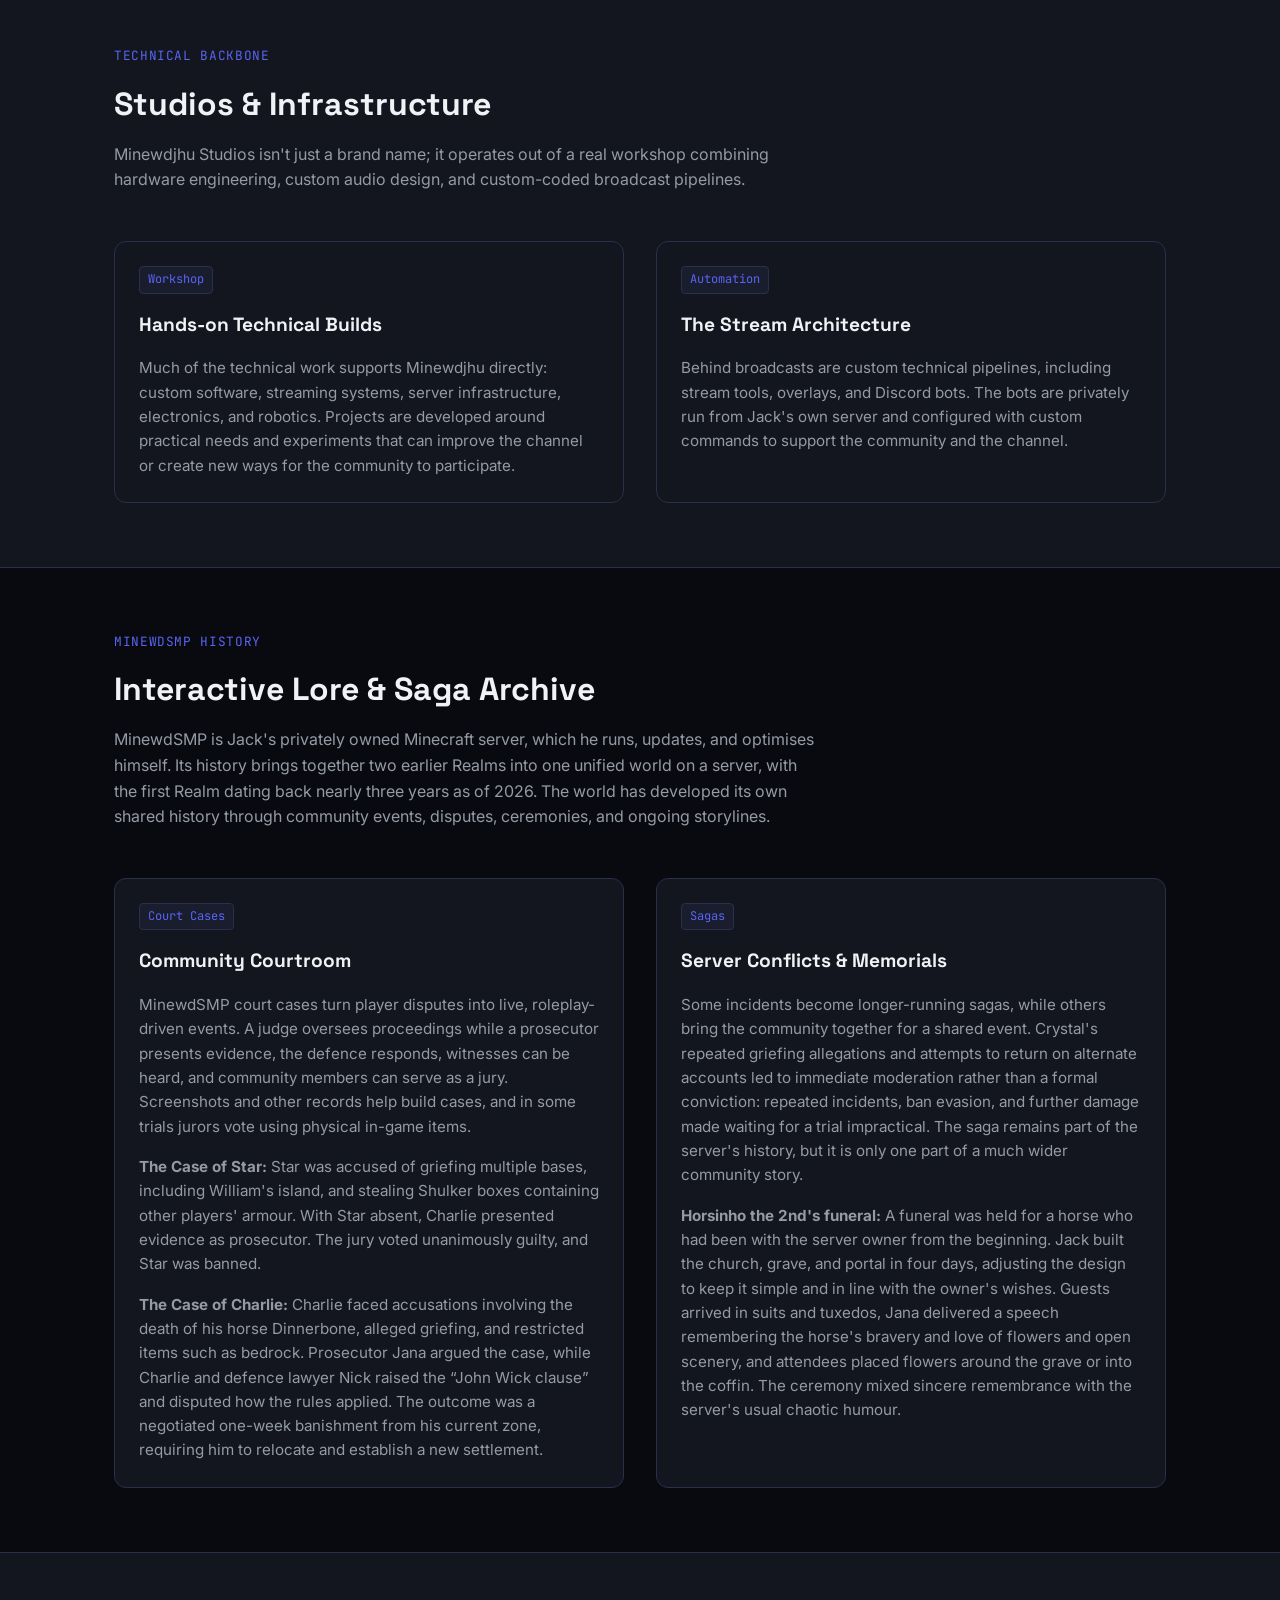
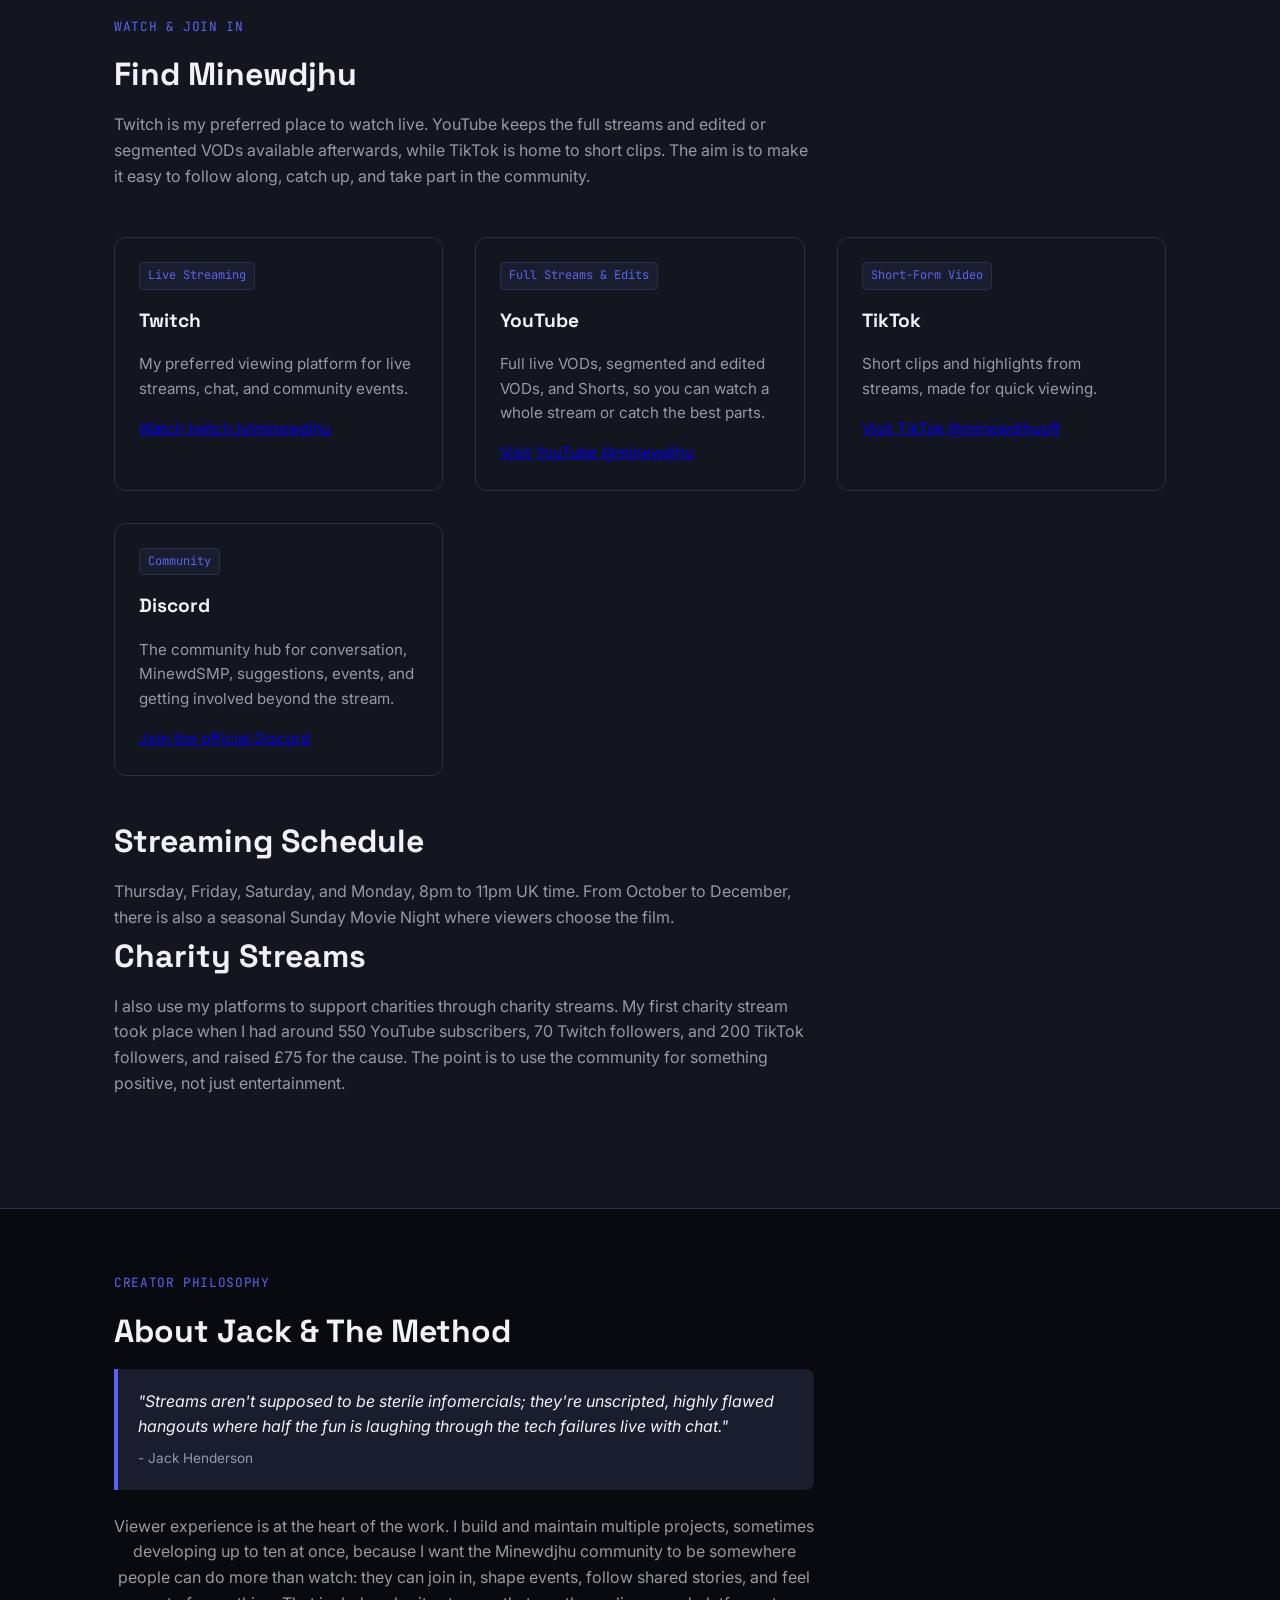
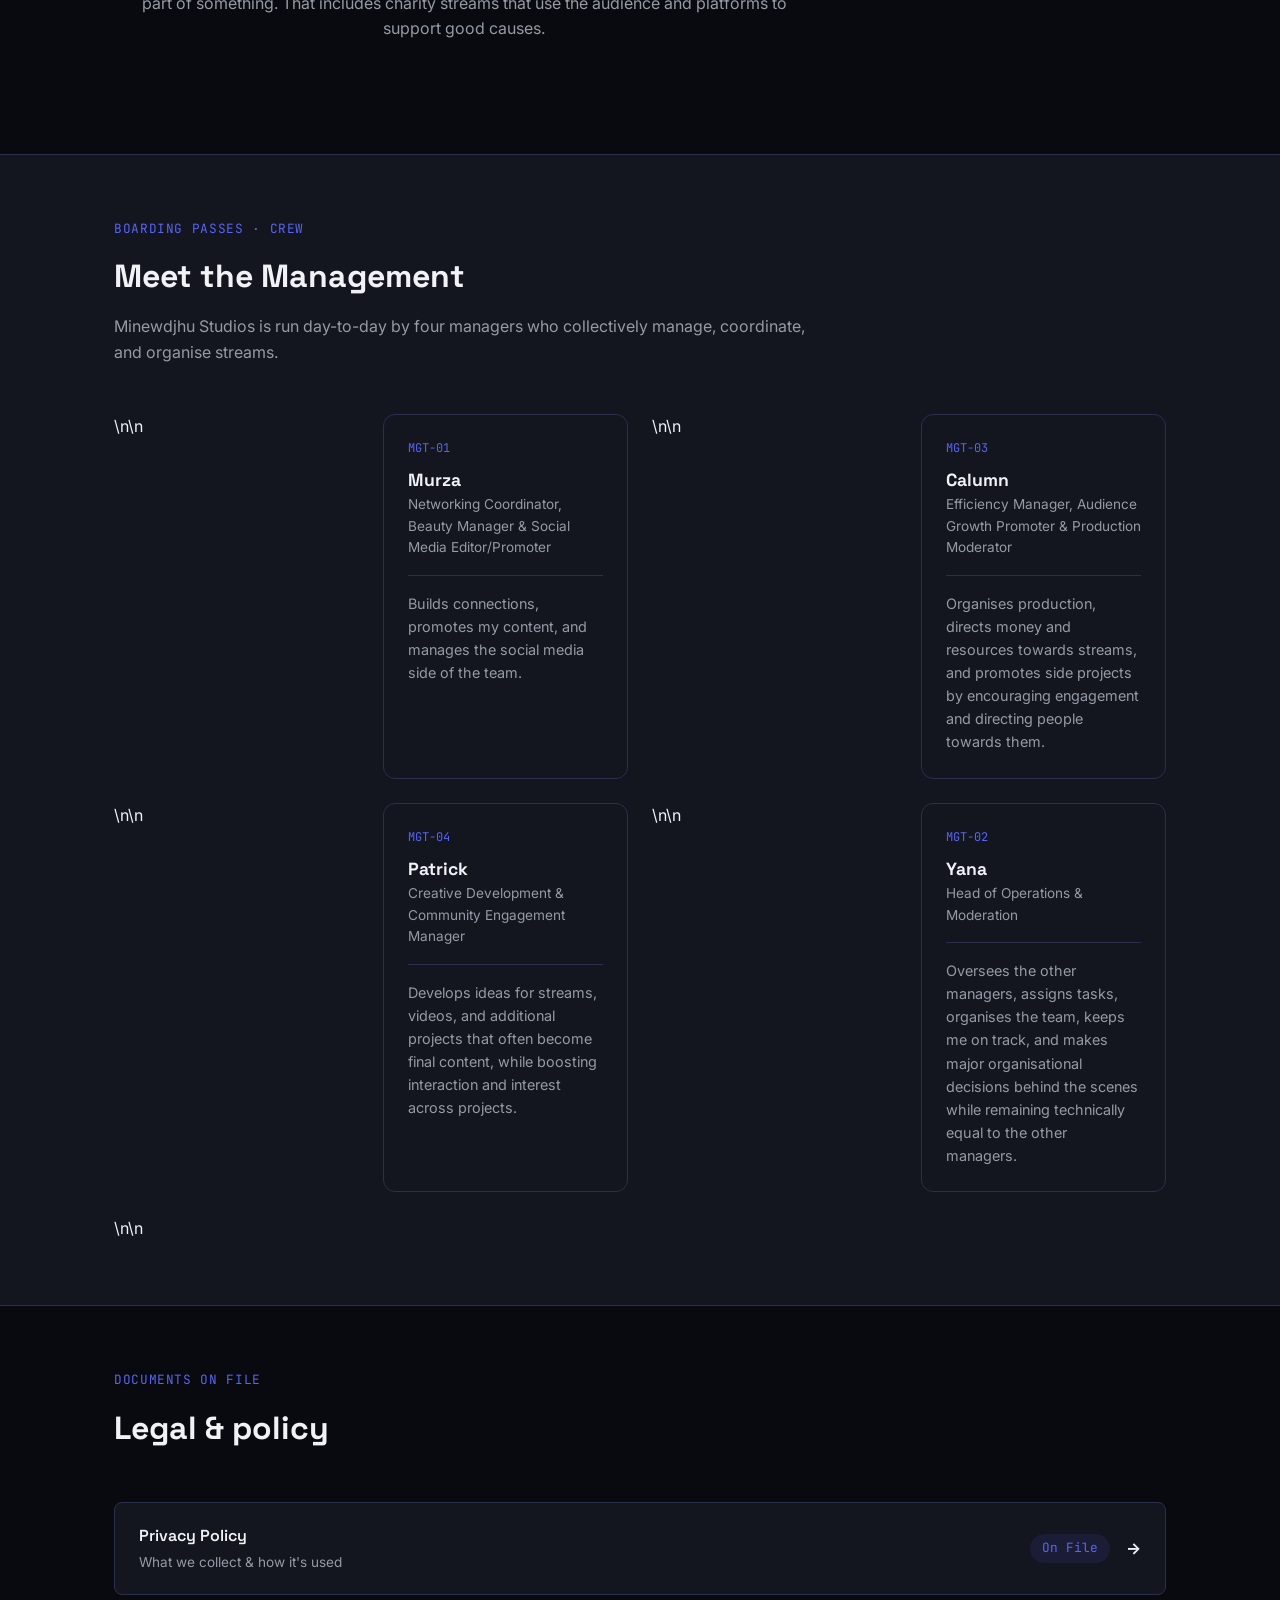
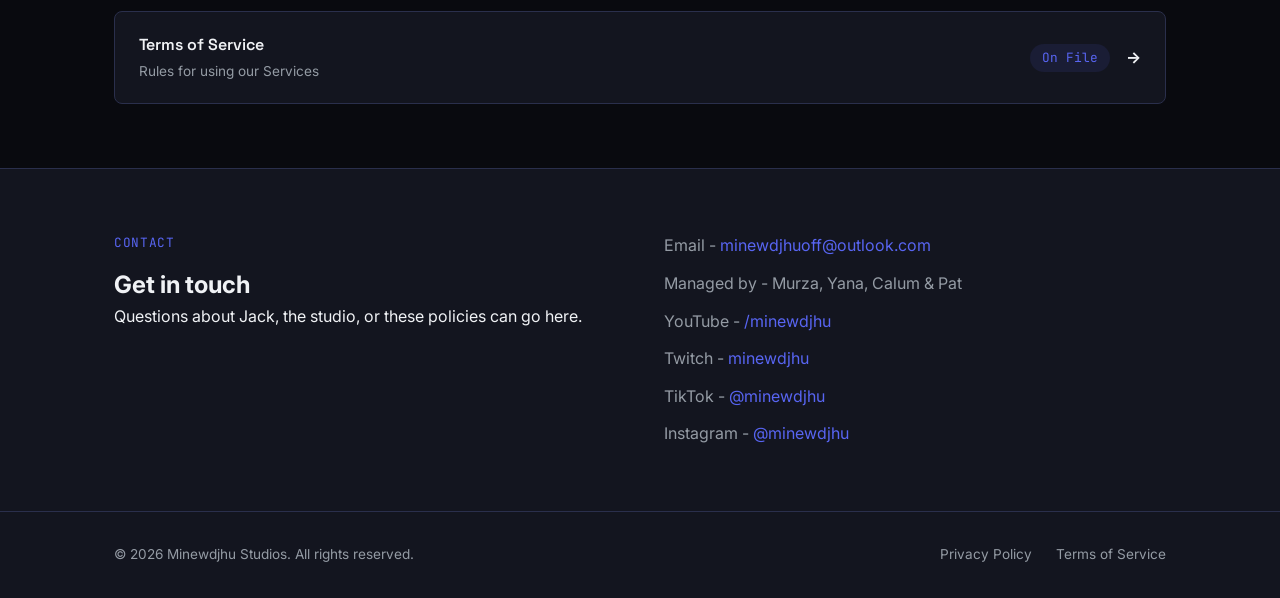
==== commit 0b34ac3d: "Add files via upload" ====
--- a/index.html
+++ b/index.html
@@ -4,7 +4,7 @@
 <meta charset="UTF-8">
 <meta name="viewport" content="width=device-width, initial-scale=1">
 <title>Minewdjhu Studios</title>
-<meta name="description" content="Minewdjhu Studios is the company behind Jack Henderson's Minewdjhu — the streams, the story, and the tools that keep it running.">
+<meta name="description" content="Minewdjhu Studios is the company behind Jack Henderson's Minewdjhu - the streams, the story, and the tools that keep it running.">
 
 <link rel="preconnect" href="https://fonts.googleapis.com">
 <link rel="preconnect" href="https://fonts.gstatic.com" crossorigin>
@@ -39,13 +39,13 @@
       <span class="eyebrow">Now Boarding &middot; Minewdjhu</span>
       <h1>Minewdjhu started with an old camera when Jack was seven. It's grown into a stream, a studio, and a handful of people trying to do it properly.</h1>
       <p class="lead">
-        Minewdjhu Studios is the company built around it &mdash; the rights,
+        Minewdjhu Studios is the company built around it - the rights,
         the tools, and the team that keeps it running. This page covers
         both the story and the studio.
       </p>
       <div class="hero-ctas">
         <!-- Update this link to your actual livestream platform -->
-        <a href="https://www.youtube.com/@minewdjhu/streams" class="btn btn-primary">Watch the Stream</a>
+        <a href="https://www.twitch.tv/minewdjhu" class="btn btn-primary">Watch Live on Twitch</a>
         <a href="#story" class="btn btn-ghost">Read the Story</a>
       </div>
     </div>
@@ -62,7 +62,7 @@
       <h2>From Jackumentaries to Minewdjhu</h2>
       <p>
         Minewdjhu's content has always leaned on personality over polish
-        &mdash; the same reactive, self-deprecating energy and a chat
+        - the same reactive, self-deprecating energy and a chat
         that gets treated like part of the cast, whatever game happens
         to be on that day. Here's how it started.
       </p>
@@ -88,7 +88,7 @@
           <h3 class="timeline-title">Minewdjhu is born</h3>
           <p class="timeline-desc">
             After losing his old Roblox account, Jack rebuilds under a
-            new name &mdash; and this time it sticks. Each part of it
+            new name - and this time it sticks. Each part of it
             means something:
           </p>
 
@@ -117,7 +117,7 @@
 
           <p class="timeline-desc">
             <strong>MINE</strong> was Minecraft, Jack's favourite game at
-            the time &mdash; he sank hours into a world called
+            the time - he sank hours into a world called
             <a href="https://www.youtube.com/watch?v=PIsjkJ065OE&amp;t=7118s" target="_blank" rel="noopener noreferrer">H&amp;H, which he later revisited on stream</a>.
             <strong>W</strong> was win, for a belief that everyone's good
             at their own thing. <strong>DJ</strong> was Jack's first
@@ -130,7 +130,7 @@
             "I remember when I was upset about losing my account and my
             mum helped me create another. She decided I could put U at
             the end of my name, which would stand for Ultimate."
-            <cite>&mdash; Jack, on choosing the name</cite>
+            <cite>- Jack, on choosing the name</cite>
           </blockquote>
         </div>
       </div>
@@ -141,7 +141,7 @@
           <h3 class="timeline-title">Spreading the word</h3>
           <p class="timeline-desc">
             Always determined to show off his channel in any way possible,
-            Jack designed, wore, and sold custom merch &mdash; even proudly
+            Jack designed, wore, and sold custom merch - even proudly
             wearing it to his last day of primary school.
           </p>
           <div style="margin-top: 1rem;">
@@ -180,7 +180,7 @@
         <div>
           <h3 class="timeline-title">Twitch Affiliate</h3>
           <p class="timeline-desc">
-            Jack becomes a paid Twitch affiliate partner &mdash; three
+            Jack becomes a paid Twitch affiliate partner - three
             months of consistent streaming, not a lucky break.
           </p>
         </div>
@@ -216,46 +216,20 @@
   <div class="wrap">
     <div class="section-head">
       <span class="eyebrow">Projects &amp; Builds</span>
-      <h2>What the studio's put together</h2>
-      <p>Jack takes pride in using his electronic technological knowledge to build things beneficial to the channel. He works tirelessly and independently to ensure everything he creates is perfect to develop these .</p>
-    </div>
-
+      <h2>What I'm building</h2>
+      <p>Viewer experience is at the heart of what I do. I can have up to ten projects in development at once because I want Minewdjhu to be more than somewhere to watch a stream: I want it to be a place where people can take part, contribute, and feel involved in a community. These projects support that goal, alongside my experiments in software and robotics.</p>
+    </div>
     <div class="project-grid">
-
-      <div class="feature-card">
-        <img src="gate-a.png" alt="Stream Shorts Pipeline screenshot" class="photo-slot card-photo" style="border:none;object-fit:cover;">
-        <span class="tag">Gate A</span>
-        <h3>Telepresence Robot</h3>
-        <p>
-          A home-built telepresence robot that let a moderator based in
-          Jordan attend a meeting in Scotland remotely &mdash; one of
-          the studio's stranger side projects, and one of its
-          favourites.
-        </p>
-      </div>
-
-      <div class="feature-card">
-        <img src="gate-b.png" alt="Stream Shorts Pipeline screenshot" class="photo-slot card-photo" style="border:none;object-fit:cover;">
-        <span class="tag">Gate B</span>
-        <h3>Stream Shorts Pipeline</h3>
-        <p>
-          An automated tool that manages and uploads video content
-          straight to TikTok, built on TikTok's official Content
-          Posting API.
-        </p>
-      </div>
-
-      <div class="feature-card">
-        <img src="gate-c.png" alt="Automated VOD Pipeline screenshot" class="photo-slot card-photo" style="border:none;object-fit:cover;">
-        <span class="tag">Gate C</span>
-        <h3>Automated VOD Pipeline</h3>
-        <p>
-          A companion tool that edits and compiles VOD footage into
-          high-quality shorts, feeding the raw material the Shorts
-          Pipeline then publishes.
-        </p>
-      </div>
-
+      <div class="feature-card"><span class="tag">Video Automation</span><h3>Stream Shorts Automation</h3><p>Finds moments from streams, builds each clip around the stream's personality and context, adds captions, and prepares Shorts for YouTube and TikTok. The priority is making clips feel like Minewdjhu, not generic AI content.</p><p><strong>Progress:</strong> ██████░░░░ 60%</p></div>
+      <div class="feature-card"><span class="tag">Video Automation</span><h3>StreamVODAutomator: Finding The Stream Within The Stream</h3><p>Finds the strongest 10 to 40 minutes of a stream using conversation, chat, audio, and discussion, then turns that segment into a titled, described YouTube video. It asks: if someone only watched one part of this stream, what should it be?</p><p><strong>Progress:</strong> ███████░░░ 70%</p></div>
+      <div class="feature-card"><span class="tag">Stream Intelligence</span><h3>Stream Radar: Stream Production Intelligence</h3><p>Tracks games, tournaments, creator events, updates, and other streaming opportunities, syncing information between my computer and laptop through a cloud system connected to my server. It is designed to help me spot moments worth streaming.</p><p><strong>Progress:</strong> █████████░ 90%</p></div>
+      <div class="feature-card"><span class="tag">Creator Tools</span><h3>MWD Creator Command Center</h3><p>A personal operating system for Minewdjhu that brings projects, streams, goals, tasks, dates, opportunities, content planning, and external events together. Stream Radar is integrated so important opportunities can be surfaced without relying on memory alone.</p><p><strong>Progress:</strong> ██████████ 100%</p></div>
+      <div class="feature-card"><span class="tag">Operating System</span><h3>MWD OS: An Operating System Nobody Asked For</h3><p>An operating system concept intended to run on its own hardware, with a desktop, apps, games, MWD services, and deliberately unnecessary Minewdjhu features. It is an experiment in seeing how far a question like “I wonder if I could build that” can go.</p><p><strong>Progress:</strong> █░░░░░░░░░ 9%</p></div>
+      <div class="feature-card"><span class="tag">Studio Production</span><h3>Something BIG Is Coming Next Year</h3><p>A new story project set three years after the original incident, with details being kept under wraps for now. It is planned to be hosted mainly under Minewdjhu Studios and developed in partnership with SoundSightUK, with time taken to get it right.</p><p><strong>Progress:</strong> ███░░░░░░░ 30%</p></div>
+      <div class="feature-card"><span class="tag">Community Game</span><h3>The Minewdjhu Economy Stock Market Game</h3><p>A fictional Minewdjhu economy with MWD and player-created coins, profiles, leaderboards, achievements, events, changing stock charts, arcades, and casino-style games. It uses usernames and numeric PIN login rather than passwords, does not use real money, and is designed to give the community activities, events, a shop, and reasons to follow project launches.</p><p><strong>Progress:</strong> █████████░ 90%</p><p><a href="https://minewdjhu.github.io/Minewdjhu/" target="_blank" rel="noopener noreferrer">Open the MWD Stock Exchange, Casino and Arcade</a></p></div>
+      <div class="feature-card"><span class="tag">Game Development</span><h3>MWD 6: The Best GTA Spin-off Ever Made</h3><p>A deliberately ridiculous Minewdjhu-made GTA-style game with an explorable world, vehicles, missions, characters, police, radio, comedy, and a fully voice-acted cast. Even the sound effects are intended to be made by my own voice, from engines to “pew pew pew”.</p><p><strong>Progress:</strong> ██░░░░░░░░ 20%</p></div>
+      <div class="feature-card"><span class="tag">Robotics</span><h3>Vessel Bot: Yana's Remote Attendance Robot</h3><p>A mobile telepresence robot designed to let Yana remotely attend visits to Scotland, move around on specialised tracks, see through a 360-degree VR camera connected to a Meta Quest setup, and communicate with people. Its larger wooden body houses three speakers, with conduit helping keep the wiring secure.</p><p><strong>Progress:</strong> ███████░░░ 70%</p></div>
+      <div class="feature-card"><span class="tag">Robotics &amp; AI</span><h3>Project MWD 1.0: A Humanoid Learning Robot</h3><p>A roughly six-foot humanoid robot based on my Roblox avatar, Mr Robot, with working limbs and fingers. The long-term goal is for it to learn from experience, walk, interact, remember people and context, navigate, and communicate naturally using a broad collection of sensors. The ultimate goal is to make it dance.</p><p><strong>Progress:</strong> █░░░░░░░░░ 10%</p></div>
     </div>
   </div>
 </section>
@@ -274,17 +248,15 @@
     <div class="project-grid">
       <div class="feature-card">
         <span class="tag">Workshop</span>
-        <h3>The Hardware &amp; Workshop</h3>
-        <p>
-          Deeply tied to Jack's background with SoundSight UK and hands-on electronics, the studio features a dedicated workshop. This space handles the fabrication of custom box speakers built out of unorthodox containers, high-end audio equipment repairs, and heavy fabrication like the custom electric go-kart project.
-        </p>
+        <h3>Hands-on Technical Builds</h3>
+        <p>Much of the technical work supports Minewdjhu directly: custom software, streaming systems, server infrastructure, electronics, and robotics. Projects are developed around practical needs and experiments that can improve the channel or create new ways for the community to participate.</p>
       </div>
 
       <div class="feature-card">
         <span class="tag">Automation</span>
         <h3>The Stream Architecture</h3>
         <p>
-          Behind every broadcast is a custom technical pipeline. Utilizing tools like Social Stream Ninja and custom Discord bot automations, the studio bridges raw community interactions with stream overlays to keep broadcasts seamless and interactive.
+          Behind broadcasts are custom technical pipelines, including stream tools, overlays, and Discord bots. The bots are privately run from Jack's own server and configured with custom commands to support the community and the channel.
         </p>
       </div>
     </div>
@@ -295,60 +267,50 @@
 <section class="section" id="lore">
   <div class="wrap">
     <div class="section-head">
-      <span class="eyebrow">Community History</span>
+      <span class="eyebrow">MinewdSMP History</span>
       <h2>Interactive Lore &amp; Saga Archive</h2>
       <p>
-        Long-term community running jokes and serialized friend-group drama form the heart of the channel's retention. Explore the official archive of major stream lore.
+        MinewdSMP is Jack's privately owned Minecraft server, which he runs, updates, and optimises himself. Its history brings together two earlier Realms into one unified world on a server, with the first Realm dating back nearly three years as of 2026. The world has developed its own shared history through community events, disputes, ceremonies, and ongoing storylines.
       </p>
     </div>
 
     <div class="project-grid">
       <div class="feature-card">
-        <span class="tag">Trials</span>
-        <h3>The Courtroom Records</h3>
-        <p>
-          A chronological index of major in-game mock trials, verdicts, and chaotic legal disputes held across cooperative multiplayer sessions with the crew.
-        </p>
-      </div>
-
+        <span class="tag">Court Cases</span>
+        <h3>Community Courtroom</h3>
+        <p>MinewdSMP court cases turn player disputes into live, roleplay-driven events. A judge oversees proceedings while a prosecutor presents evidence, the defence responds, witnesses can be heard, and community members can serve as a jury. Screenshots and other records help build cases, and in some trials jurors vote using physical in-game items.</p>
+        <p><strong>The Case of Star:</strong> Star was accused of griefing multiple bases, including William's island, and stealing Shulker boxes containing other players' armour. With Star absent, Charlie presented evidence as prosecutor. The jury voted unanimously guilty, and Star was banned.</p>
+        <p><strong>The Case of Charlie:</strong> Charlie faced accusations involving the death of his horse Dinnerbone, alleged griefing, and restricted items such as bedrock. Prosecutor Jana argued the case, while Charlie and defence lawyer Nick raised the “John Wick clause” and disputed how the rules applied. The outcome was a negotiated one-week banishment from his current zone, requiring him to relocate and establish a new settlement.</p>
+      </div>
       <div class="feature-card">
         <span class="tag">Sagas</span>
-        <h3>The Crystal Griefer &amp; Horsino's Funerals</h3>
-        <p>
-          Documenting the legendary server conflicts, unexpected community villains, and solemn memorials that have shaped the recurring narrative arcs of the channel.
-        </p>
-      </div>
-    </div>
-  </div>
-</section>
-
-<!-- ===================== YOUTUBE GATEWAY ===================== -->
+        <h3>Server Conflicts &amp; Memorials</h3>
+        <p>Some incidents become longer-running sagas, while others bring the community together for a shared event. Crystal's repeated griefing allegations and attempts to return on alternate accounts led to immediate moderation rather than a formal conviction: repeated incidents, ban evasion, and further damage made waiting for a trial impractical. The saga remains part of the server's history, but it is only one part of a much wider community story.</p>
+        <p><strong>Horsinho the 2nd's funeral:</strong> A funeral was held for a horse who had been with the server owner from the beginning. Jack built the church, grave, and portal in four days, adjusting the design to keep it simple and in line with the owner's wishes. Guests arrived in suits and tuxedos, Jana delivered a speech remembering the horse's bravery and love of flowers and open scenery, and attendees placed flowers around the grave or into the coffin. The ceremony mixed sincere remembrance with the server's usual chaotic humour.</p>
+      </div>
+    </div>
+  </div>
+</section>
+
+<!-- ===================== PLATFORMS & STREAMING ===================== -->
 <section class="section alt" id="youtube-gateway">
   <div class="wrap">
     <div class="section-head">
-      <span class="eyebrow">Content Hub</span>
-      <h2>YouTube Gateway</h2>
-      <p>
-        The primary discovery engine for the studio. Check out edited long-form documentary narratives and automated short-form highlights funnelling straight into the live community streams.
-      </p>
-    </div>
-
+      <span class="eyebrow">Watch &amp; Join In</span>
+      <h2>Find Minewdjhu</h2>
+      <p>Twitch is my preferred place to watch live. YouTube keeps the full streams and edited or segmented VODs available afterwards, while TikTok is home to short clips. The aim is to make it easy to follow along, catch up, and take part in the community.</p>
+    </div>
     <div class="project-grid">
-      <div class="feature-card">
-        <span class="tag">Long-Form</span>
-        <h3>Featured Masterpieces</h3>
-        <p>
-          Narrative edits, project build documentaries, and comprehensive compilation videos capturing the best cinematic moments from the archives.
-        </p>
-      </div>
-
-      <div class="feature-card">
-        <span class="tag">Shorts</span>
-        <h3>The Shorts Pipeline Feed</h3>
-        <p>
-          A live preview showcase of automated highlight clips pulled straight from stream VODs and distributed across YouTube Shorts and TikTok.
-        </p>
-      </div>
+      <div class="feature-card"><span class="tag">Live Streaming</span><h3>Twitch</h3><p>My preferred viewing platform for live streams, chat, and community events.</p><p><a href="https://www.twitch.tv/minewdjhu" target="_blank" rel="noopener noreferrer">Watch twitch.tv/minewdjhu</a></p></div>
+      <div class="feature-card"><span class="tag">Full Streams &amp; Edits</span><h3>YouTube</h3><p>Full live VODs, segmented and edited VODs, and Shorts, so you can watch a whole stream or catch the best parts.</p><p><a href="https://www.youtube.com/@minewdjhu" target="_blank" rel="noopener noreferrer">Visit YouTube @minewdjhu</a></p></div>
+      <div class="feature-card"><span class="tag">Short-Form Video</span><h3>TikTok</h3><p>Short clips and highlights from streams, made for quick viewing.</p><p><a href="https://www.tiktok.com/@minewdjhuoff" target="_blank" rel="noopener noreferrer">Visit TikTok @minewdjhuoff</a></p></div>
+      <div class="feature-card"><span class="tag">Community</span><h3>Discord</h3><p>The community hub for conversation, MinewdSMP, suggestions, events, and getting involved beyond the stream.</p><p><a href="https://discord.gg/8HUw8Yy3ZR" target="_blank" rel="noopener noreferrer">Join the official Discord</a></p></div>
+    </div>
+    <div class="section-head" style="margin-top:2.5rem;">
+      <h2>Streaming Schedule</h2>
+      <p>Thursday, Friday, Saturday, and Monday, 8pm to 11pm UK time. From October to December, there is also a seasonal Sunday Movie Night where viewers choose the film.</p>
+      <h2>Charity Streams</h2>
+      <p>I also use my platforms to support charities through charity streams. My first charity stream took place when I had around 550 YouTube subscribers, 70 Twitch followers, and 200 TikTok followers, and raised £75 for the cause. The point is to use the community for something positive, not just entertainment.</p>
     </div>
   </div>
 </section>
@@ -361,10 +323,10 @@
       <h2>About Jack &amp; The Method</h2>
       <blockquote class="quote" style="margin: 0 auto; max-width: 800px;">
         "Streams aren't supposed to be sterile infomercials; they're unscripted, highly flawed hangouts where half the fun is laughing through the tech failures live with chat."
-        <cite>&mdash; Jack Henderson</cite>
+        <cite>- Jack Henderson</cite>
       </blockquote>
       <p style="text-align: center; margin-top: 1.5rem;">
-        Built on radical honesty and absolute transparency, the studio embraces unpolished, personality-first content where viewers are treated less like an audience and more like part of the crew.
+        Viewer experience is at the heart of the work. I build and maintain multiple projects, sometimes developing up to ten at once, because I want the Minewdjhu community to be somewhere people can do more than watch: they can join in, shape events, follow shared stories, and feel part of something. That includes charity streams that use the audience and platforms to support good causes.
       </p>
     </div>
   </div>
@@ -382,41 +344,31 @@
       </p>
     </div>
 
-    <div class="team-grid">
-
-      <div class="pass">
-        <span class="code">MGT&ndash;01</span>
+    <div class="team-grid">\n\n      <div class="pass">
+        <span class="code">MGT-01</span>
         <h3>Murza</h3>
-        <span class="role">Stream Management &amp; Coordination</span>
+        <span class="role">Networking Coordinator, Beauty Manager &amp; Social Media Editor/Promoter</span>
         <div class="divider"></div>
-        <p>Works collectively to manage, coordinate, and organise streams and studio operations.</p>
-      </div>
-
-      <div class="pass">
-        <span class="code">MGT&ndash;02</span>
+        <p>Builds connections, promotes my content, and manages the social media side of the team.</p>
+      </div>\n\n      <div class="pass">
+        <span class="code">MGT-03</span>
+        <h3>Calumn</h3>
+        <span class="role">Efficiency Manager, Audience Growth Promoter &amp; Production Moderator</span>
+        <div class="divider"></div>
+        <p>Organises production, directs money and resources towards streams, and promotes side projects by encouraging engagement and directing people towards them.</p>
+      </div>\n\n      <div class="pass">
+        <span class="code">MGT-04</span>
+        <h3>Patrick</h3>
+        <span class="role">Creative Development &amp; Community Engagement Manager</span>
+        <div class="divider"></div>
+        <p>Develops ideas for streams, videos, and additional projects that often become final content, while boosting interaction and interest across projects.</p>
+      </div>\n\n      <div class="pass">
+        <span class="code">MGT-02</span>
         <h3>Yana</h3>
-        <span class="role">Stream Management &amp; Coordination</span>
+        <span class="role">Head of Operations &amp; Moderation</span>
         <div class="divider"></div>
-        <p>Works collectively to manage, coordinate, and organise streams and studio operations.</p>
-      </div>
-
-      <div class="pass">
-        <span class="code">MGT&ndash;03</span>
-        <h3>Calum</h3>
-        <span class="role">Stream Management &amp; Coordination</span>
-        <div class="divider"></div>
-        <p>Works collectively to manage, coordinate, and organise streams and studio operations.</p>
-      </div>
-
-      <div class="pass">
-        <span class="code">MGT&ndash;04</span>
-        <h3>Pat</h3>
-        <span class="role">Stream Management &amp; Coordination</span>
-        <div class="divider"></div>
-        <p>Works collectively to manage, coordinate, and organise streams and studio operations.</p>
-      </div>
-
-    </div>
+        <p>Oversees the other managers, assigns tasks, organises the team, keeps me on track, and makes major organisational decisions behind the scenes while remaining technically equal to the other managers.</p>
+      </div>\n\n    </div>
   </div>
 </section>
 
@@ -462,12 +414,12 @@
       <p>Questions about Jack, the studio, or these policies can go here.</p>
     </div>
 <ul class="contact-list">
-      <li>Email &mdash; <a href="mailto:minewdjhuoff@outlook.com">minewdjhuoff@outlook.com</a></li>
-      <li>Managed by &mdash; Murza, Yana, Calum &amp; Pat</li>
-      <li>YouTube &mdash; <a href="https://www.youtube.com/@minewdjhu" target="_blank" rel="noopener noreferrer">/minewdjhu</a></li>
-      <li>Twitch &mdash; <a href="https://www.twitch.tv/minewdjhu" target="_blank" rel="noopener noreferrer">minewdjhu</a></li>
-      <li>TikTok &mdash; <a href="https://www.tiktok.com/@minewdjhu" target="_blank" rel="noopener noreferrer">@minewdjhu</a></li>
-      <li>Instagram &mdash; <a href="https://www.instagram.com/minewdjhu" target="_blank" rel="noopener noreferrer">@minewdjhu</a></li>
+      <li>Email - <a href="mailto:minewdjhuoff@outlook.com">minewdjhuoff@outlook.com</a></li>
+      <li>Managed by - Murza, Yana, Calum &amp; Pat</li>
+      <li>YouTube - <a href="https://www.youtube.com/@minewdjhu" target="_blank" rel="noopener noreferrer">/minewdjhu</a></li>
+      <li>Twitch - <a href="https://www.twitch.tv/minewdjhu" target="_blank" rel="noopener noreferrer">minewdjhu</a></li>
+      <li>TikTok - <a href="https://www.tiktok.com/@minewdjhu" target="_blank" rel="noopener noreferrer">@minewdjhu</a></li>
+      <li>Instagram - <a href="https://www.instagram.com/minewdjhu" target="_blank" rel="noopener noreferrer">@minewdjhu</a></li>
     </ul>
   </div>
 </section>
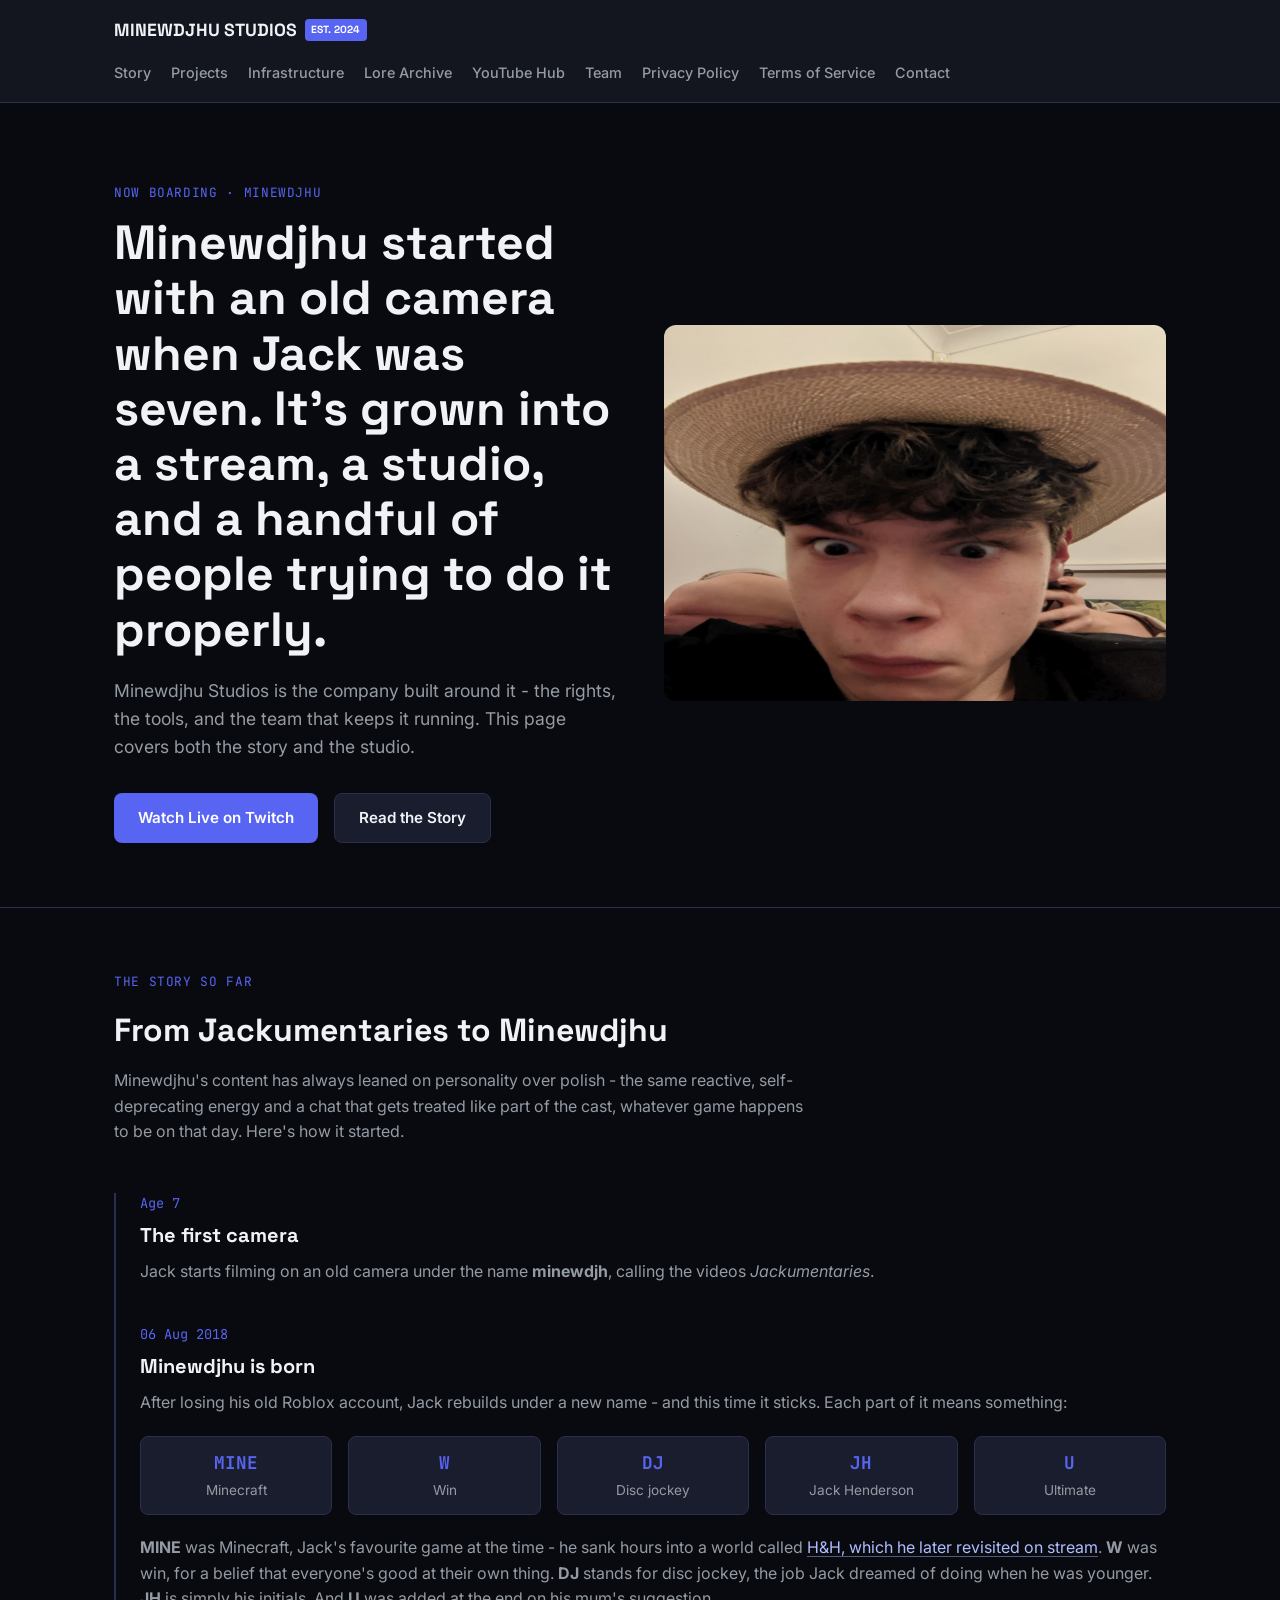
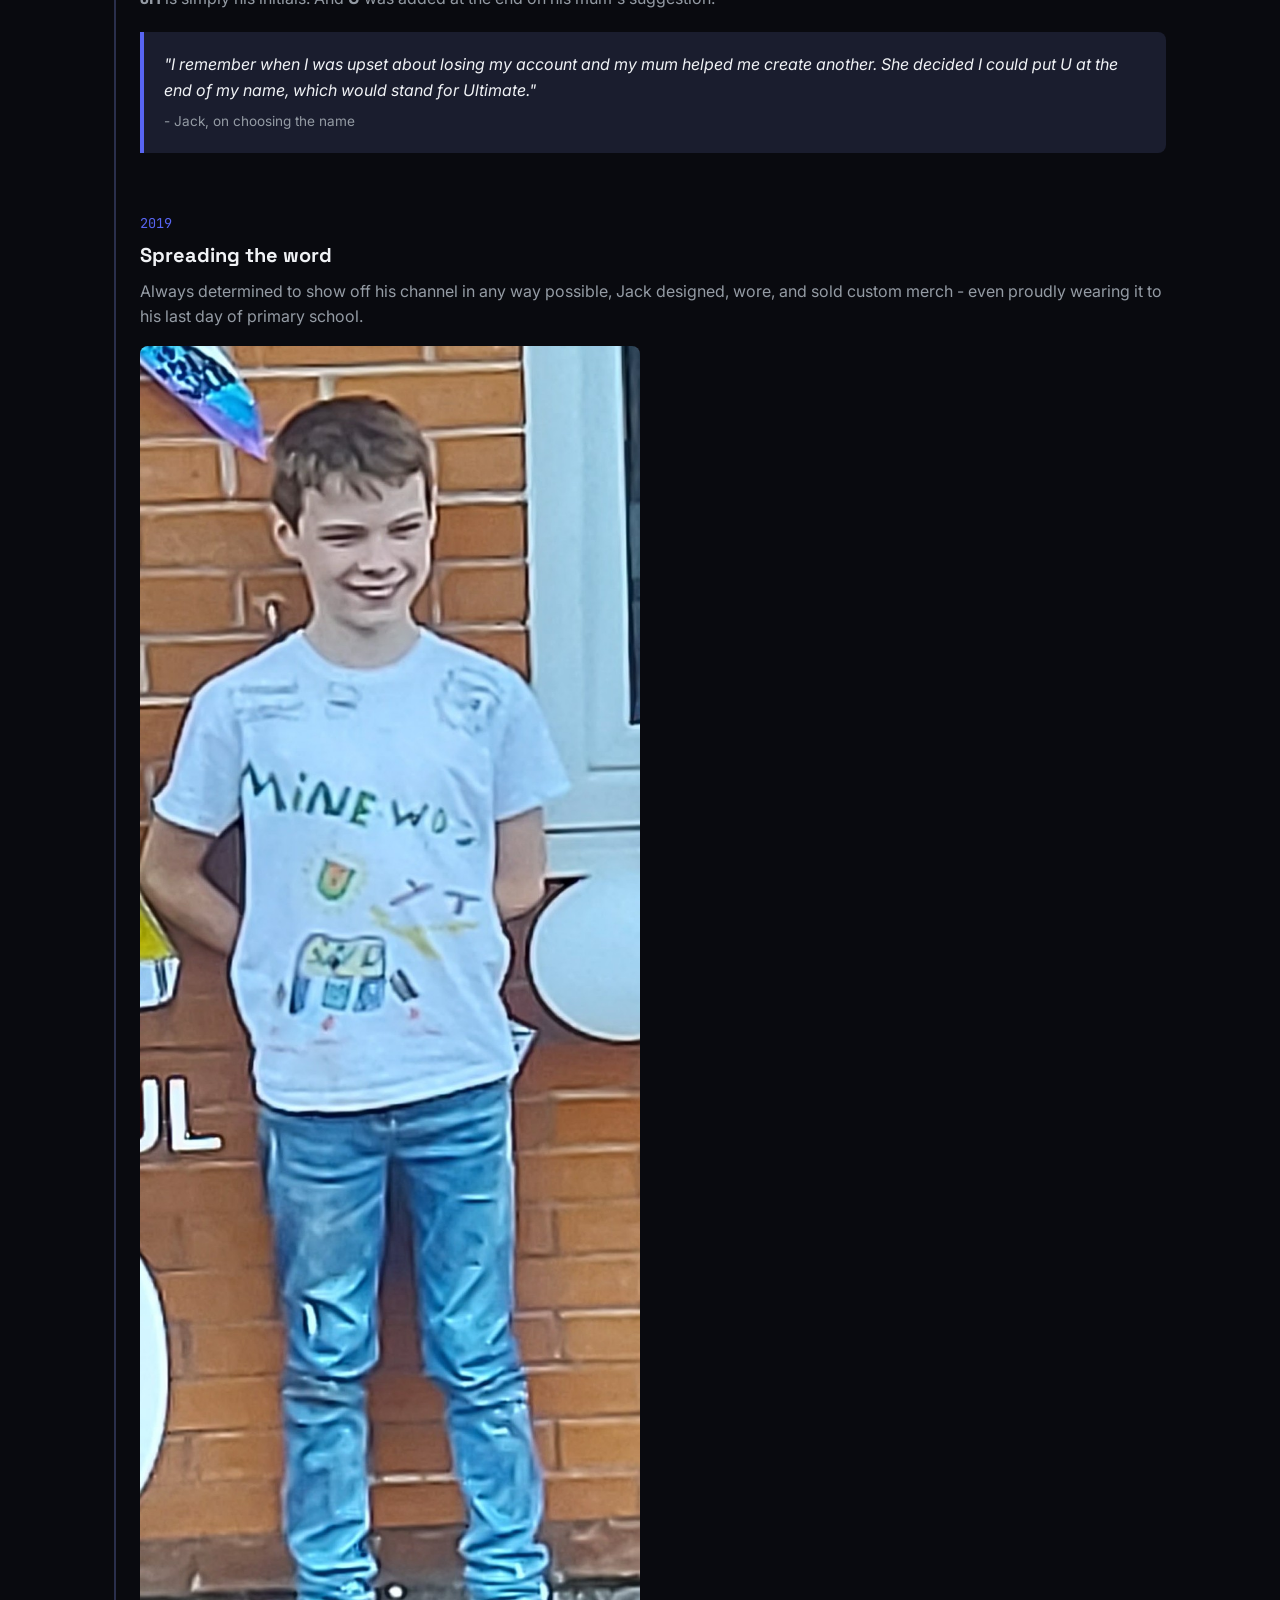
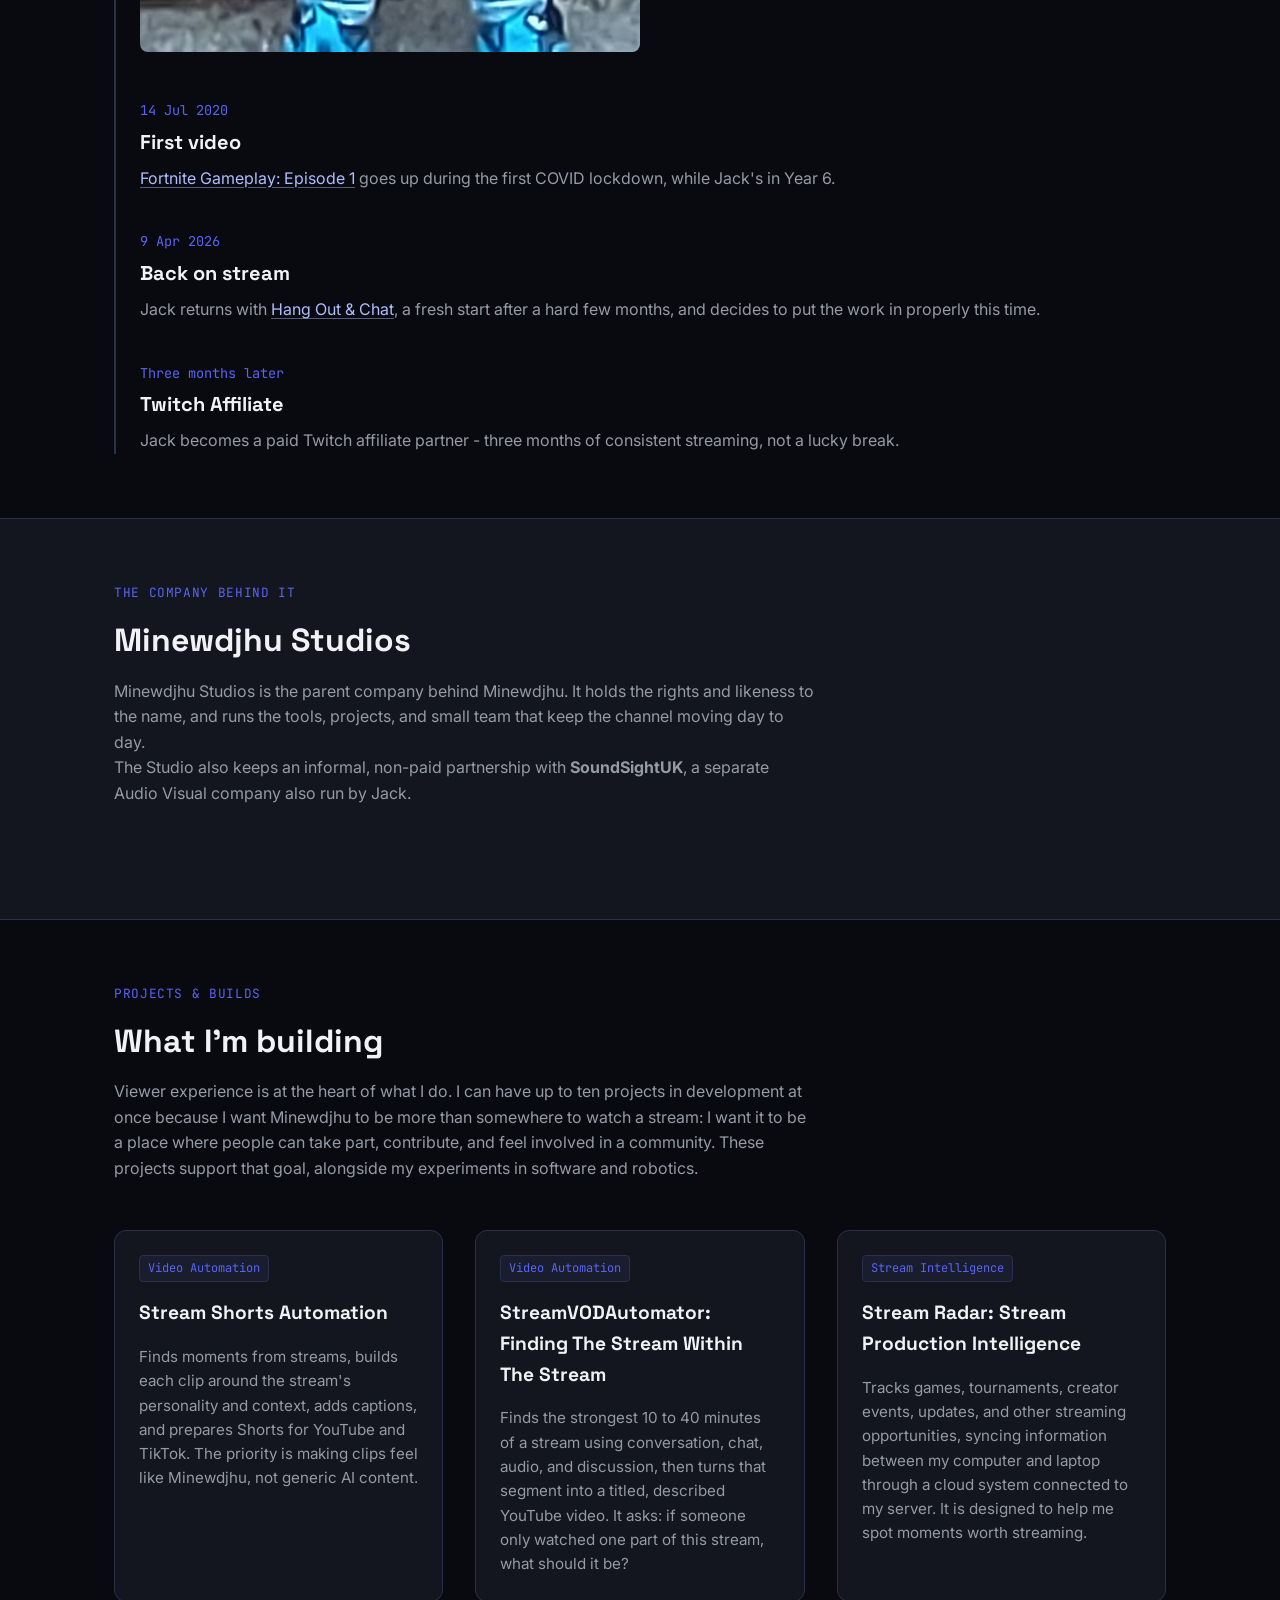
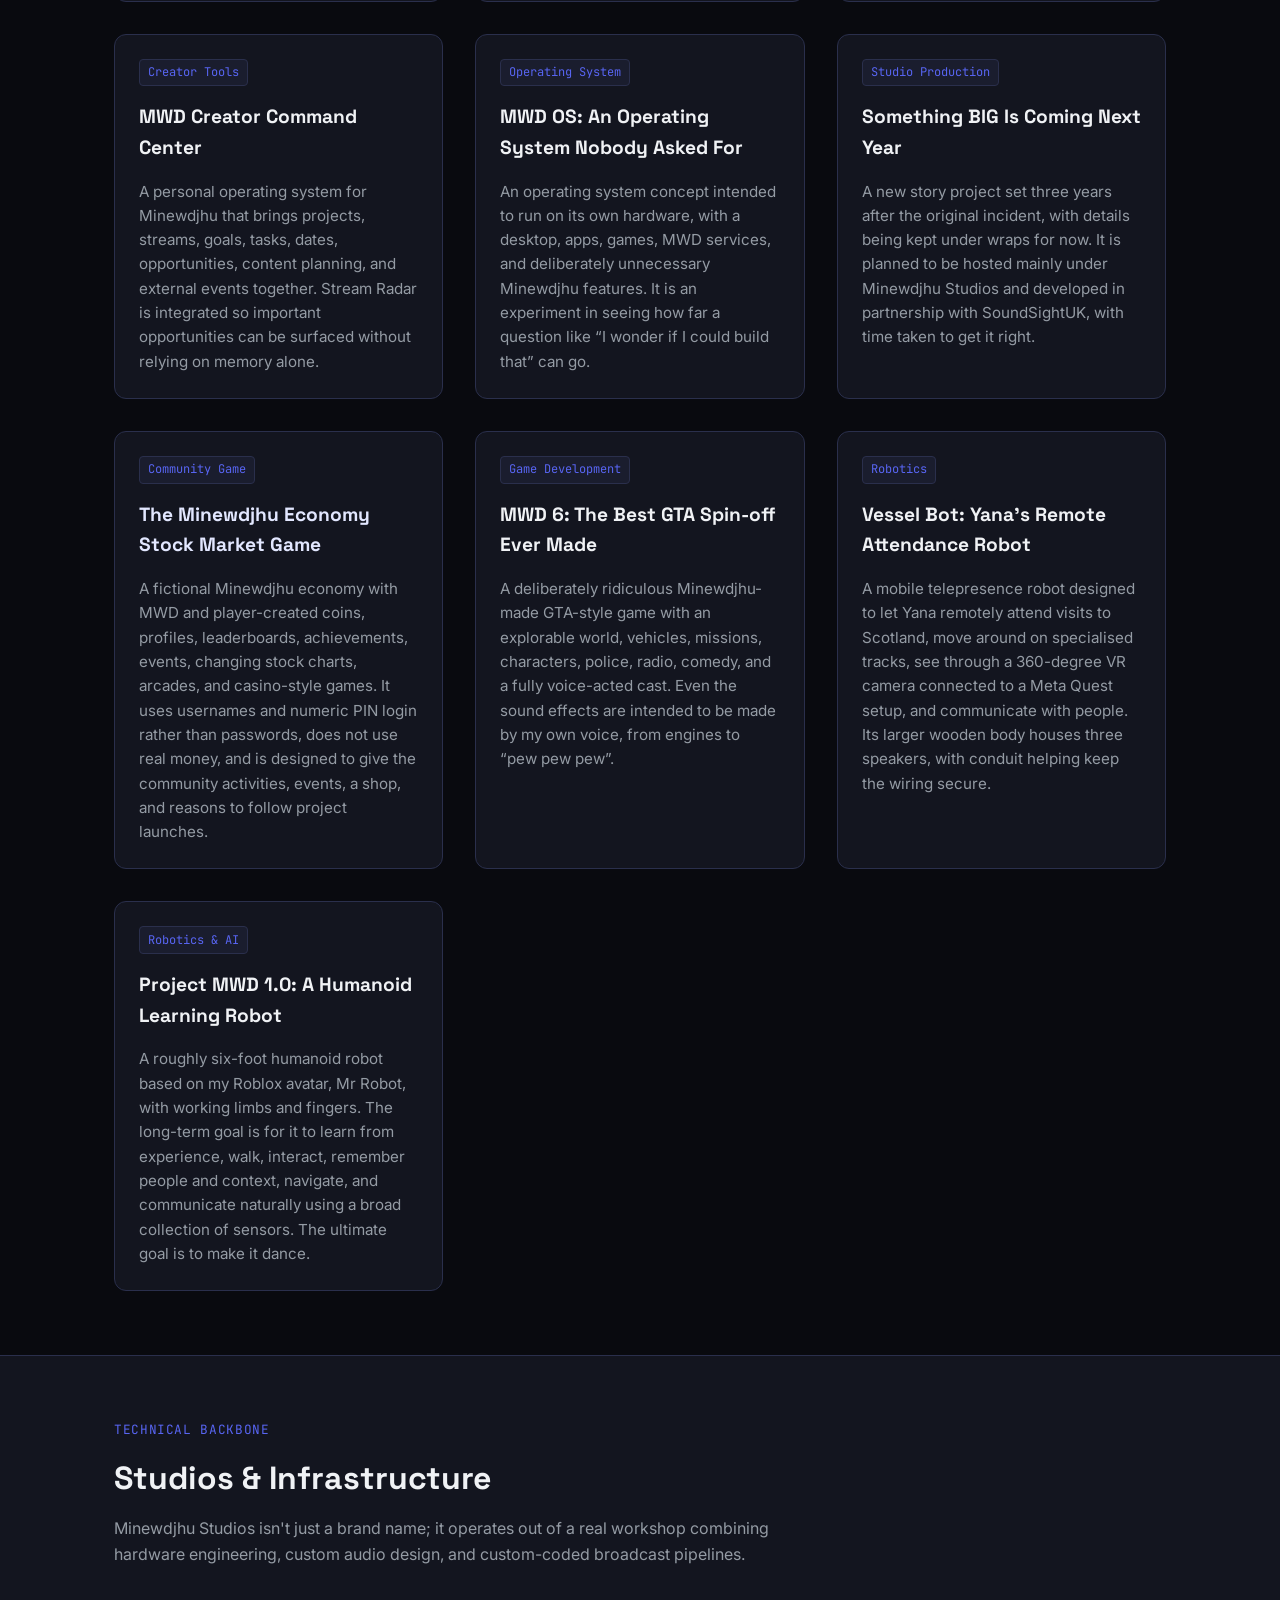
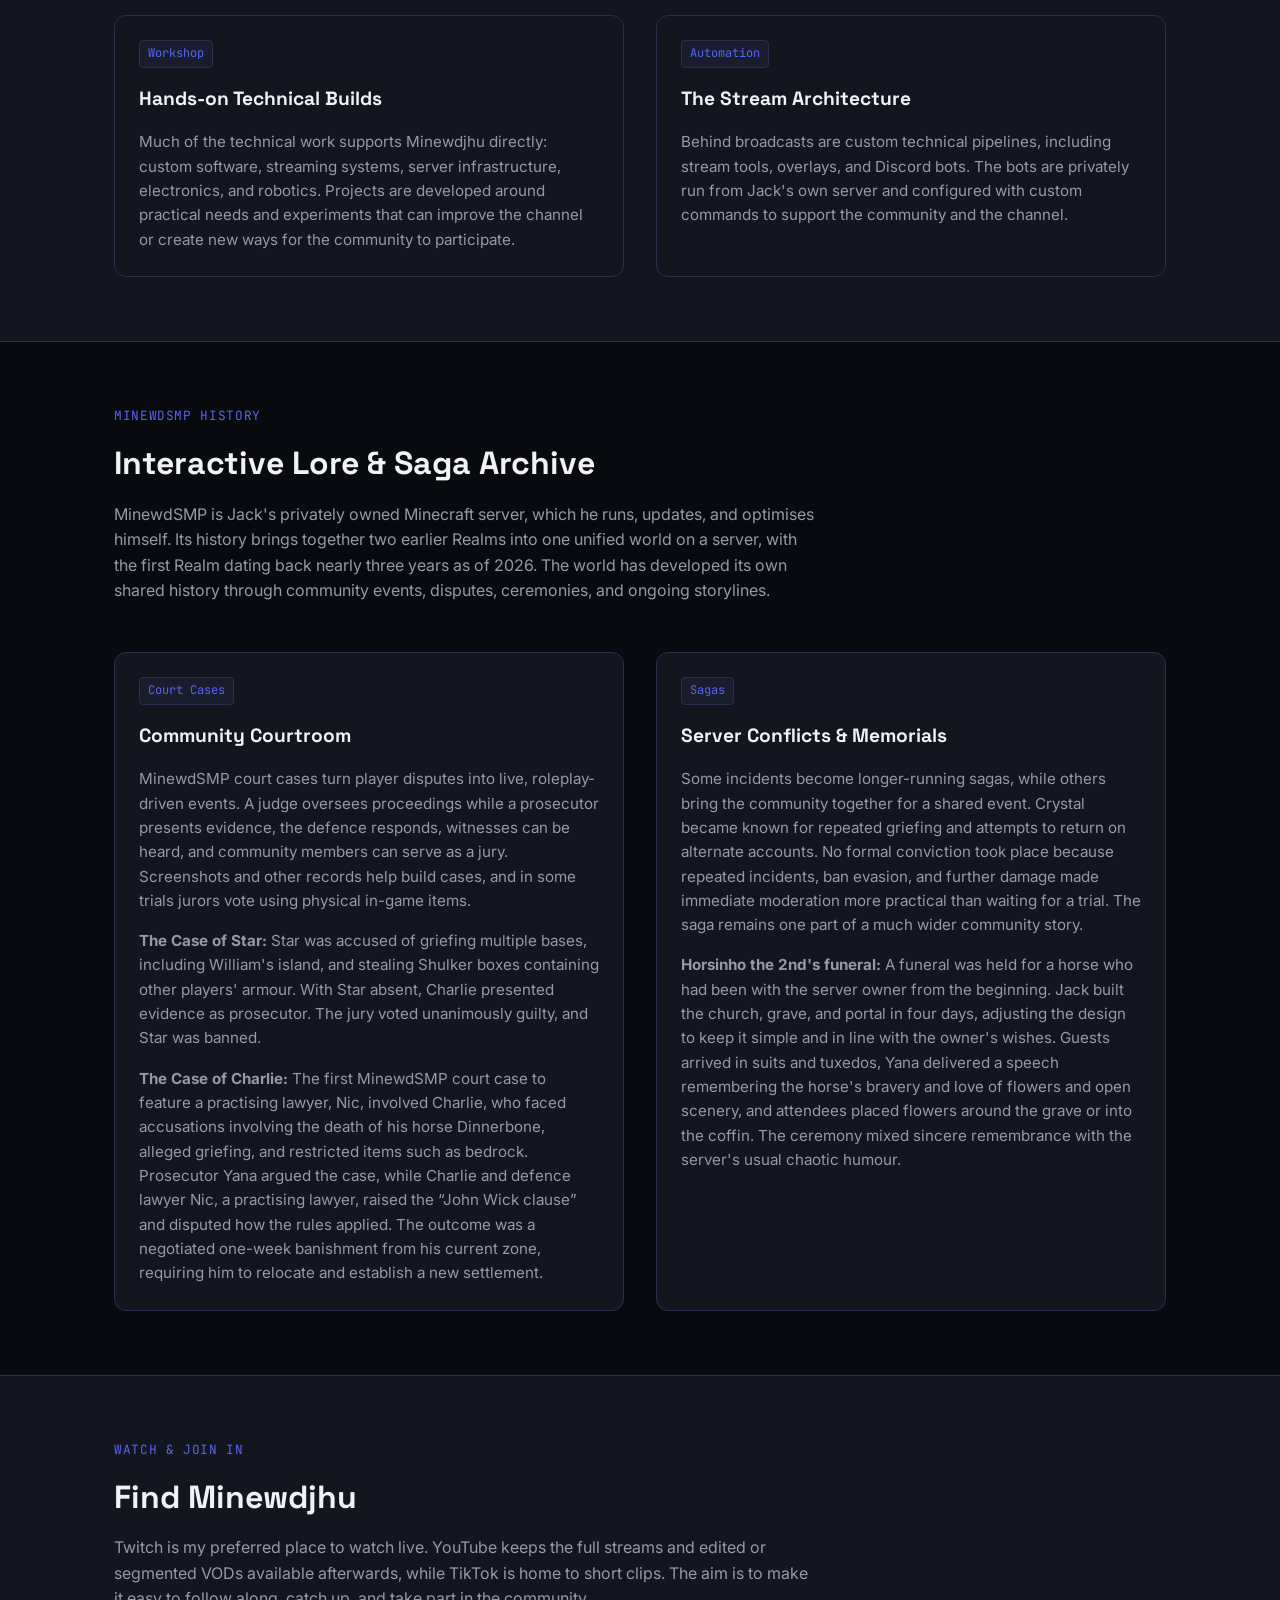
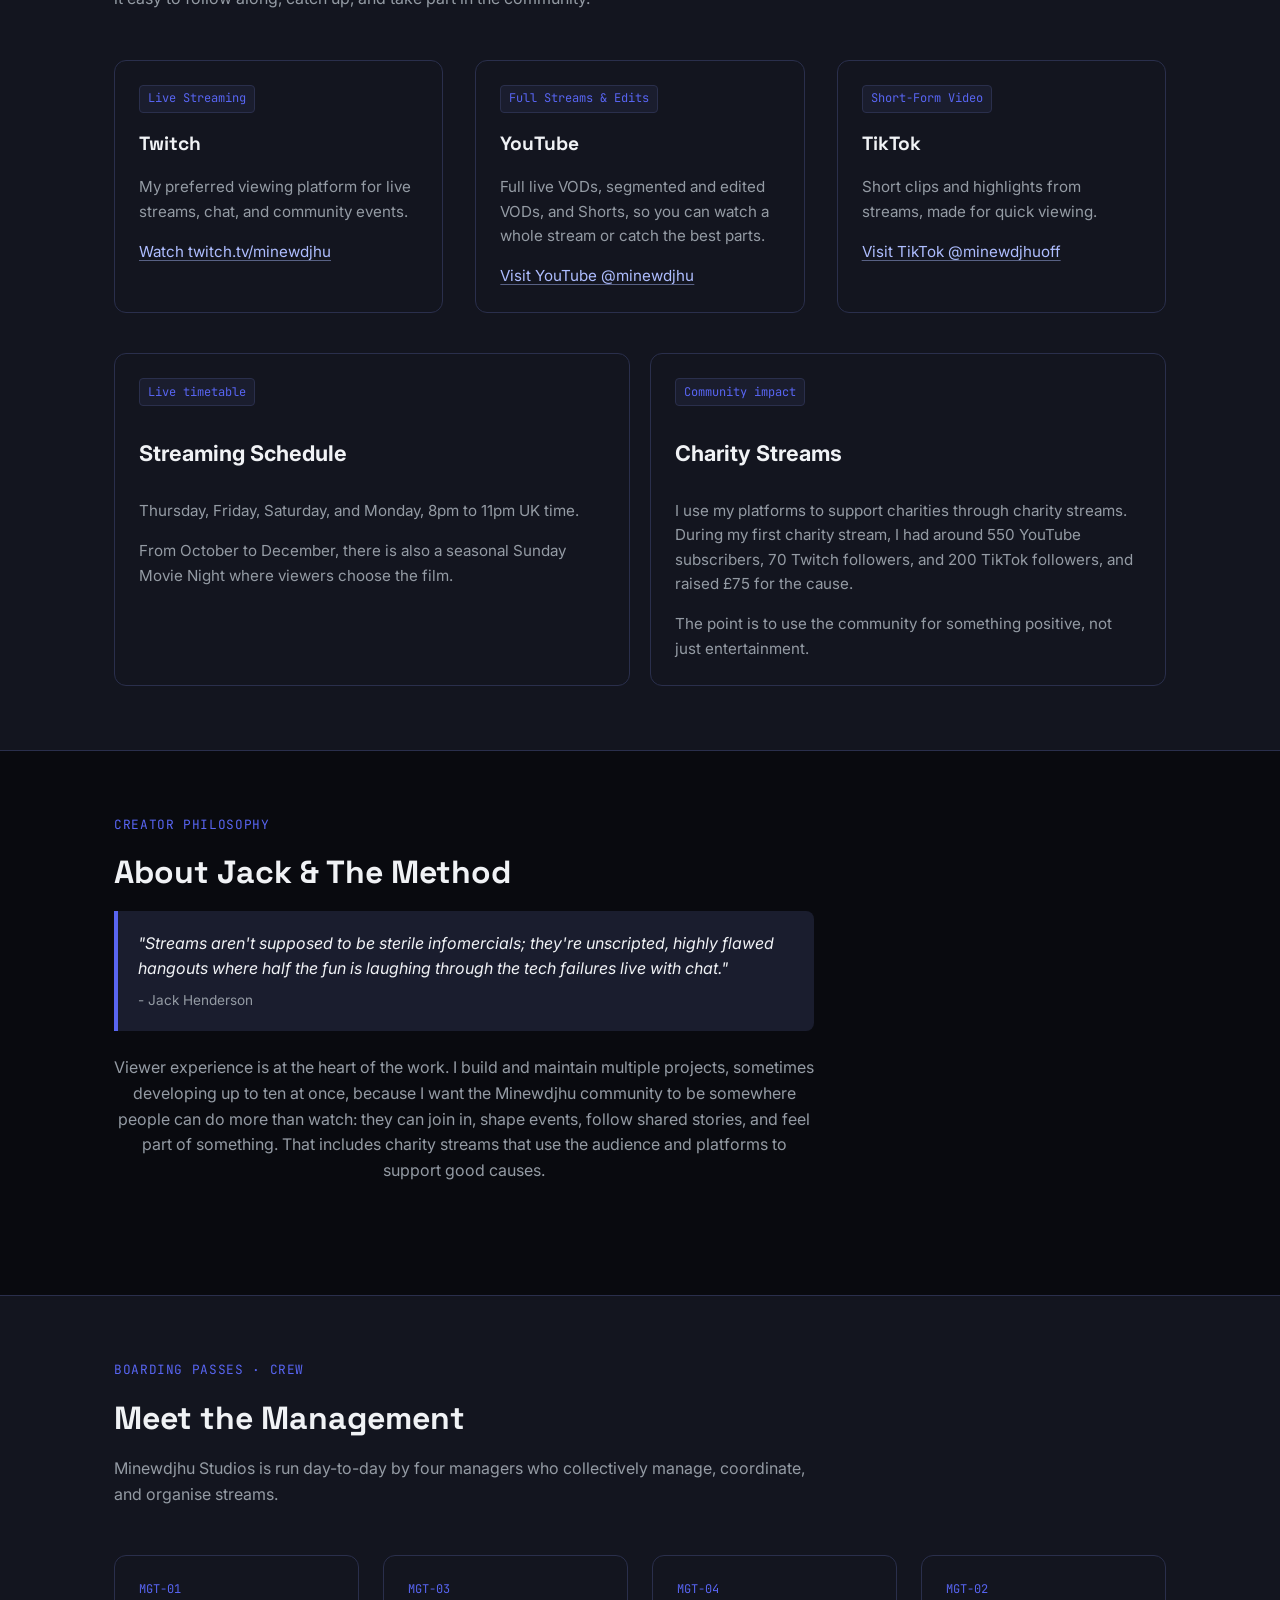
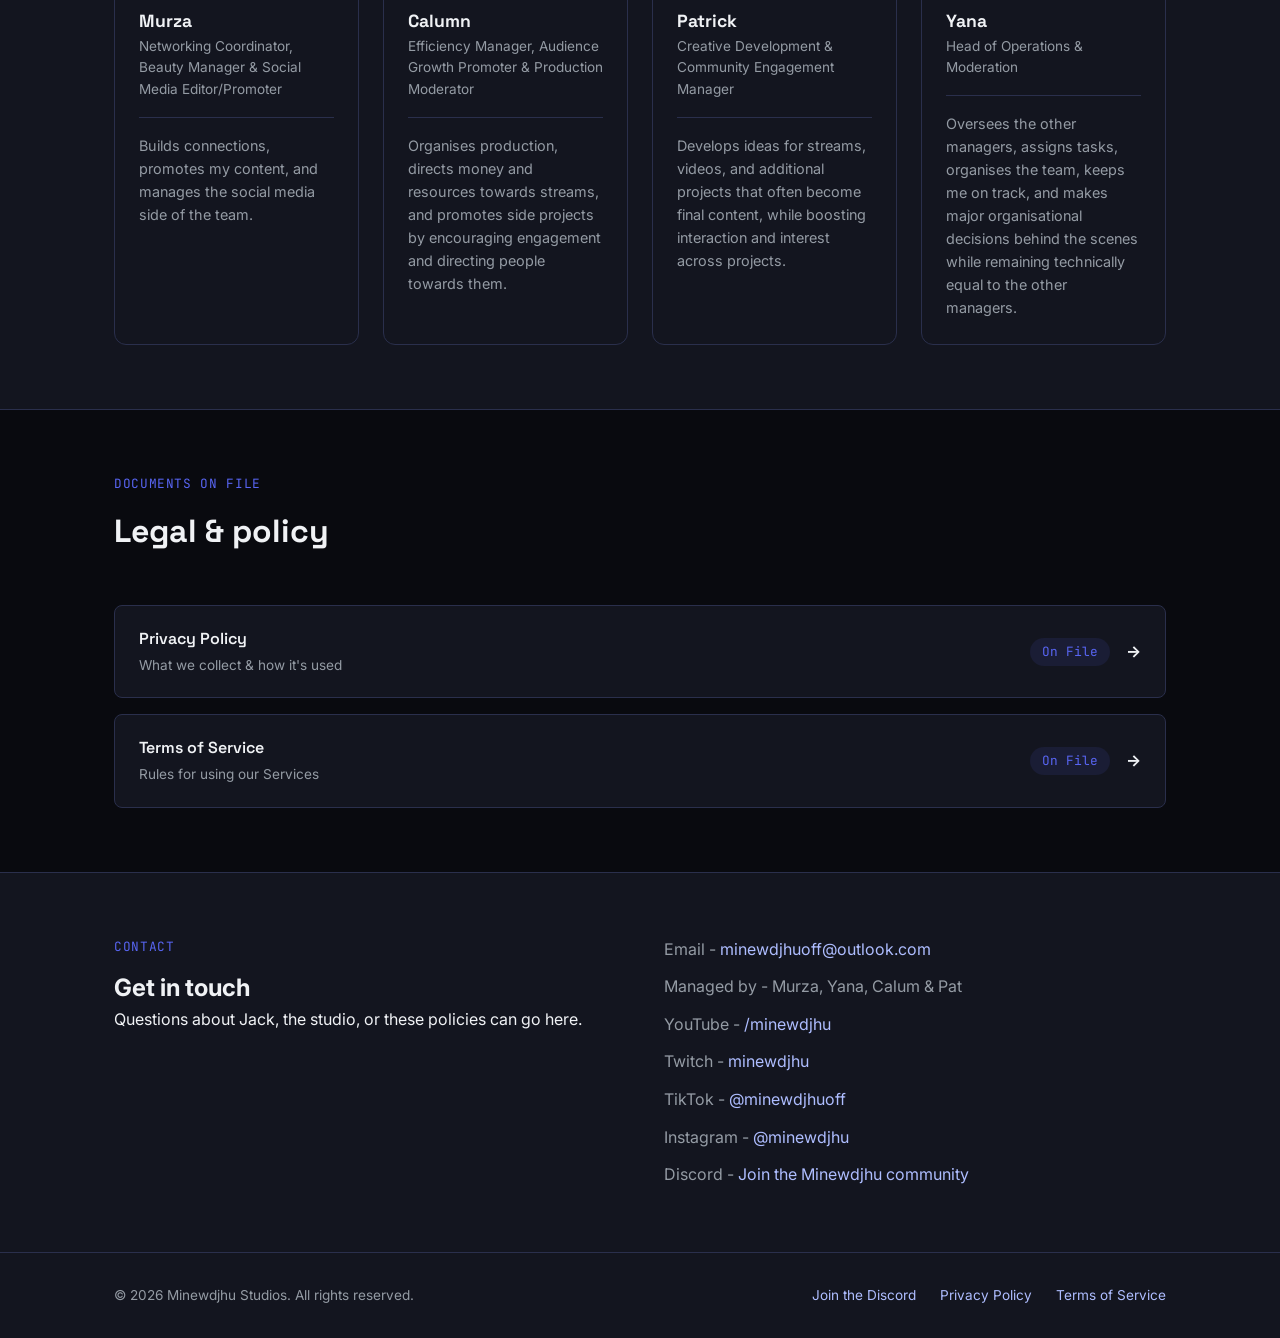
==== commit 6afdf138: "Add files via upload" ====
--- a/index.html
+++ b/index.html
@@ -10,6 +10,29 @@
 <link rel="preconnect" href="https://fonts.gstatic.com" crossorigin>
 <link href="https://fonts.googleapis.com/css2?family=Space+Grotesk:wght@500;600;700&family=Inter:wght@400;500;600&family=JetBrains+Mono:wght@500;600&display=swap" rel="stylesheet">
 <link rel="stylesheet" href="style.css">
+
+<style>
+/* Small, targeted presentation fixes for the updated content. */
+:root { --link-accent: #a9b8ff; }
+.feature-card a:not(.project-title-link), .contact-list a, .footer-links a, .timeline-desc a {
+  color: #aebdff; text-decoration-color: rgba(174,189,255,.45); text-underline-offset: 3px;
+  transition: color .18s ease, text-decoration-color .18s ease;
+}
+.feature-card a:not(.project-title-link):hover, .contact-list a:hover, .footer-links a:hover, .timeline-desc a:hover {
+  color: #d9e0ff; text-decoration-color: currentColor;
+}
+.project-title-link { color: #e2e7ff; text-decoration: none; transition: color .18s ease; }
+.project-title-link:hover { color: #aebdff; text-decoration: underline; text-underline-offset: 4px; }
+.info-card-grid { display:grid; grid-template-columns:repeat(2,minmax(0,1fr)); gap:1.25rem; margin-top:2.5rem; }
+.info-card { height:100%; }
+.info-card h2 { margin:.85rem 0 .8rem; font-size:1.35rem; }
+.info-card p:last-child { margin-bottom:0; }
+.platform-grid .feature-card { min-width:0; }
+#team .team-grid { align-items:stretch; }
+#team .pass { height:100%; box-sizing:border-box; }
+@media (max-width:700px) { .info-card-grid { grid-template-columns:1fr; } }
+</style>
+
 </head>
 <body>
 
@@ -103,7 +126,7 @@
             </div>
             <div class="breakdown-item">
               <span class="breakdown-letters">DJ</span>
-              <span class="breakdown-word">Dream job</span>
+              <span class="breakdown-word">Disc jockey</span>
             </div>
             <div class="breakdown-item">
               <span class="breakdown-letters">JH</span>
@@ -120,8 +143,7 @@
             the time - he sank hours into a world called
             <a href="https://www.youtube.com/watch?v=PIsjkJ065OE&amp;t=7118s" target="_blank" rel="noopener noreferrer">H&amp;H, which he later revisited on stream</a>.
             <strong>W</strong> was win, for a belief that everyone's good
-            at their own thing. <strong>DJ</strong> was Jack's first
-            dream job, before the channel took over. <strong>JH</strong>
+            at their own thing. <strong>DJ</strong> stands for disc jockey, the job Jack dreamed of doing when he was younger. <strong>JH</strong>
             is simply his initials. And <strong>U</strong> was added at
             the end on his mum's suggestion.
           </p>
@@ -220,16 +242,16 @@
       <p>Viewer experience is at the heart of what I do. I can have up to ten projects in development at once because I want Minewdjhu to be more than somewhere to watch a stream: I want it to be a place where people can take part, contribute, and feel involved in a community. These projects support that goal, alongside my experiments in software and robotics.</p>
     </div>
     <div class="project-grid">
-      <div class="feature-card"><span class="tag">Video Automation</span><h3>Stream Shorts Automation</h3><p>Finds moments from streams, builds each clip around the stream's personality and context, adds captions, and prepares Shorts for YouTube and TikTok. The priority is making clips feel like Minewdjhu, not generic AI content.</p><p><strong>Progress:</strong> ██████░░░░ 60%</p></div>
-      <div class="feature-card"><span class="tag">Video Automation</span><h3>StreamVODAutomator: Finding The Stream Within The Stream</h3><p>Finds the strongest 10 to 40 minutes of a stream using conversation, chat, audio, and discussion, then turns that segment into a titled, described YouTube video. It asks: if someone only watched one part of this stream, what should it be?</p><p><strong>Progress:</strong> ███████░░░ 70%</p></div>
-      <div class="feature-card"><span class="tag">Stream Intelligence</span><h3>Stream Radar: Stream Production Intelligence</h3><p>Tracks games, tournaments, creator events, updates, and other streaming opportunities, syncing information between my computer and laptop through a cloud system connected to my server. It is designed to help me spot moments worth streaming.</p><p><strong>Progress:</strong> █████████░ 90%</p></div>
-      <div class="feature-card"><span class="tag">Creator Tools</span><h3>MWD Creator Command Center</h3><p>A personal operating system for Minewdjhu that brings projects, streams, goals, tasks, dates, opportunities, content planning, and external events together. Stream Radar is integrated so important opportunities can be surfaced without relying on memory alone.</p><p><strong>Progress:</strong> ██████████ 100%</p></div>
-      <div class="feature-card"><span class="tag">Operating System</span><h3>MWD OS: An Operating System Nobody Asked For</h3><p>An operating system concept intended to run on its own hardware, with a desktop, apps, games, MWD services, and deliberately unnecessary Minewdjhu features. It is an experiment in seeing how far a question like “I wonder if I could build that” can go.</p><p><strong>Progress:</strong> █░░░░░░░░░ 9%</p></div>
-      <div class="feature-card"><span class="tag">Studio Production</span><h3>Something BIG Is Coming Next Year</h3><p>A new story project set three years after the original incident, with details being kept under wraps for now. It is planned to be hosted mainly under Minewdjhu Studios and developed in partnership with SoundSightUK, with time taken to get it right.</p><p><strong>Progress:</strong> ███░░░░░░░ 30%</p></div>
-      <div class="feature-card"><span class="tag">Community Game</span><h3>The Minewdjhu Economy Stock Market Game</h3><p>A fictional Minewdjhu economy with MWD and player-created coins, profiles, leaderboards, achievements, events, changing stock charts, arcades, and casino-style games. It uses usernames and numeric PIN login rather than passwords, does not use real money, and is designed to give the community activities, events, a shop, and reasons to follow project launches.</p><p><strong>Progress:</strong> █████████░ 90%</p><p><a href="https://minewdjhu.github.io/Minewdjhu/" target="_blank" rel="noopener noreferrer">Open the MWD Stock Exchange, Casino and Arcade</a></p></div>
-      <div class="feature-card"><span class="tag">Game Development</span><h3>MWD 6: The Best GTA Spin-off Ever Made</h3><p>A deliberately ridiculous Minewdjhu-made GTA-style game with an explorable world, vehicles, missions, characters, police, radio, comedy, and a fully voice-acted cast. Even the sound effects are intended to be made by my own voice, from engines to “pew pew pew”.</p><p><strong>Progress:</strong> ██░░░░░░░░ 20%</p></div>
-      <div class="feature-card"><span class="tag">Robotics</span><h3>Vessel Bot: Yana's Remote Attendance Robot</h3><p>A mobile telepresence robot designed to let Yana remotely attend visits to Scotland, move around on specialised tracks, see through a 360-degree VR camera connected to a Meta Quest setup, and communicate with people. Its larger wooden body houses three speakers, with conduit helping keep the wiring secure.</p><p><strong>Progress:</strong> ███████░░░ 70%</p></div>
-      <div class="feature-card"><span class="tag">Robotics &amp; AI</span><h3>Project MWD 1.0: A Humanoid Learning Robot</h3><p>A roughly six-foot humanoid robot based on my Roblox avatar, Mr Robot, with working limbs and fingers. The long-term goal is for it to learn from experience, walk, interact, remember people and context, navigate, and communicate naturally using a broad collection of sensors. The ultimate goal is to make it dance.</p><p><strong>Progress:</strong> █░░░░░░░░░ 10%</p></div>
+      <div class="feature-card"><span class="tag">Video Automation</span><h3>Stream Shorts Automation</h3><p>Finds moments from streams, builds each clip around the stream's personality and context, adds captions, and prepares Shorts for YouTube and TikTok. The priority is making clips feel like Minewdjhu, not generic AI content.</p></div>
+      <div class="feature-card"><span class="tag">Video Automation</span><h3>StreamVODAutomator: Finding The Stream Within The Stream</h3><p>Finds the strongest 10 to 40 minutes of a stream using conversation, chat, audio, and discussion, then turns that segment into a titled, described YouTube video. It asks: if someone only watched one part of this stream, what should it be?</p></div>
+      <div class="feature-card"><span class="tag">Stream Intelligence</span><h3>Stream Radar: Stream Production Intelligence</h3><p>Tracks games, tournaments, creator events, updates, and other streaming opportunities, syncing information between my computer and laptop through a cloud system connected to my server. It is designed to help me spot moments worth streaming.</p></div>
+      <div class="feature-card"><span class="tag">Creator Tools</span><h3>MWD Creator Command Center</h3><p>A personal operating system for Minewdjhu that brings projects, streams, goals, tasks, dates, opportunities, content planning, and external events together. Stream Radar is integrated so important opportunities can be surfaced without relying on memory alone.</p></div>
+      <div class="feature-card"><span class="tag">Operating System</span><h3>MWD OS: An Operating System Nobody Asked For</h3><p>An operating system concept intended to run on its own hardware, with a desktop, apps, games, MWD services, and deliberately unnecessary Minewdjhu features. It is an experiment in seeing how far a question like “I wonder if I could build that” can go.</p></div>
+      <div class="feature-card"><span class="tag">Studio Production</span><h3>Something BIG Is Coming Next Year</h3><p>A new story project set three years after the original incident, with details being kept under wraps for now. It is planned to be hosted mainly under Minewdjhu Studios and developed in partnership with SoundSightUK, with time taken to get it right.</p></div>
+      <div class="feature-card"><span class="tag">Community Game</span><h3><a class="project-title-link" href="https://minewdjhu.github.io/Minewdjhu/" target="_blank" rel="noopener noreferrer">The Minewdjhu Economy Stock Market Game</a></h3><p>A fictional Minewdjhu economy with MWD and player-created coins, profiles, leaderboards, achievements, events, changing stock charts, arcades, and casino-style games. It uses usernames and numeric PIN login rather than passwords, does not use real money, and is designed to give the community activities, events, a shop, and reasons to follow project launches.</p></div>
+      <div class="feature-card"><span class="tag">Game Development</span><h3>MWD 6: The Best GTA Spin-off Ever Made</h3><p>A deliberately ridiculous Minewdjhu-made GTA-style game with an explorable world, vehicles, missions, characters, police, radio, comedy, and a fully voice-acted cast. Even the sound effects are intended to be made by my own voice, from engines to “pew pew pew”.</p></div>
+      <div class="feature-card"><span class="tag">Robotics</span><h3>Vessel Bot: Yana's Remote Attendance Robot</h3><p>A mobile telepresence robot designed to let Yana remotely attend visits to Scotland, move around on specialised tracks, see through a 360-degree VR camera connected to a Meta Quest setup, and communicate with people. Its larger wooden body houses three speakers, with conduit helping keep the wiring secure.</p></div>
+      <div class="feature-card"><span class="tag">Robotics &amp; AI</span><h3>Project MWD 1.0: A Humanoid Learning Robot</h3><p>A roughly six-foot humanoid robot based on my Roblox avatar, Mr Robot, with working limbs and fingers. The long-term goal is for it to learn from experience, walk, interact, remember people and context, navigate, and communicate naturally using a broad collection of sensors. The ultimate goal is to make it dance.</p></div>
     </div>
   </div>
 </section>
@@ -280,13 +302,13 @@
         <h3>Community Courtroom</h3>
         <p>MinewdSMP court cases turn player disputes into live, roleplay-driven events. A judge oversees proceedings while a prosecutor presents evidence, the defence responds, witnesses can be heard, and community members can serve as a jury. Screenshots and other records help build cases, and in some trials jurors vote using physical in-game items.</p>
         <p><strong>The Case of Star:</strong> Star was accused of griefing multiple bases, including William's island, and stealing Shulker boxes containing other players' armour. With Star absent, Charlie presented evidence as prosecutor. The jury voted unanimously guilty, and Star was banned.</p>
-        <p><strong>The Case of Charlie:</strong> Charlie faced accusations involving the death of his horse Dinnerbone, alleged griefing, and restricted items such as bedrock. Prosecutor Jana argued the case, while Charlie and defence lawyer Nick raised the “John Wick clause” and disputed how the rules applied. The outcome was a negotiated one-week banishment from his current zone, requiring him to relocate and establish a new settlement.</p>
+        <p><strong>The Case of Charlie:</strong> The first MinewdSMP court case to feature a practising lawyer, Nic, involved Charlie, who faced accusations involving the death of his horse Dinnerbone, alleged griefing, and restricted items such as bedrock. Prosecutor Yana argued the case, while Charlie and defence lawyer Nic, a practising lawyer, raised the “John Wick clause” and disputed how the rules applied. The outcome was a negotiated one-week banishment from his current zone, requiring him to relocate and establish a new settlement.</p>
       </div>
       <div class="feature-card">
         <span class="tag">Sagas</span>
         <h3>Server Conflicts &amp; Memorials</h3>
-        <p>Some incidents become longer-running sagas, while others bring the community together for a shared event. Crystal's repeated griefing allegations and attempts to return on alternate accounts led to immediate moderation rather than a formal conviction: repeated incidents, ban evasion, and further damage made waiting for a trial impractical. The saga remains part of the server's history, but it is only one part of a much wider community story.</p>
-        <p><strong>Horsinho the 2nd's funeral:</strong> A funeral was held for a horse who had been with the server owner from the beginning. Jack built the church, grave, and portal in four days, adjusting the design to keep it simple and in line with the owner's wishes. Guests arrived in suits and tuxedos, Jana delivered a speech remembering the horse's bravery and love of flowers and open scenery, and attendees placed flowers around the grave or into the coffin. The ceremony mixed sincere remembrance with the server's usual chaotic humour.</p>
+        <p>Some incidents become longer-running sagas, while others bring the community together for a shared event. Crystal became known for repeated griefing and attempts to return on alternate accounts. No formal conviction took place because repeated incidents, ban evasion, and further damage made immediate moderation more practical than waiting for a trial. The saga remains one part of a much wider community story.</p>
+        <p><strong>Horsinho the 2nd's funeral:</strong> A funeral was held for a horse who had been with the server owner from the beginning. Jack built the church, grave, and portal in four days, adjusting the design to keep it simple and in line with the owner's wishes. Guests arrived in suits and tuxedos, Yana delivered a speech remembering the horse's bravery and love of flowers and open scenery, and attendees placed flowers around the grave or into the coffin. The ceremony mixed sincere remembrance with the server's usual chaotic humour.</p>
       </div>
     </div>
   </div>
@@ -300,17 +322,25 @@
       <h2>Find Minewdjhu</h2>
       <p>Twitch is my preferred place to watch live. YouTube keeps the full streams and edited or segmented VODs available afterwards, while TikTok is home to short clips. The aim is to make it easy to follow along, catch up, and take part in the community.</p>
     </div>
-    <div class="project-grid">
+    <div class="project-grid platform-grid">
       <div class="feature-card"><span class="tag">Live Streaming</span><h3>Twitch</h3><p>My preferred viewing platform for live streams, chat, and community events.</p><p><a href="https://www.twitch.tv/minewdjhu" target="_blank" rel="noopener noreferrer">Watch twitch.tv/minewdjhu</a></p></div>
       <div class="feature-card"><span class="tag">Full Streams &amp; Edits</span><h3>YouTube</h3><p>Full live VODs, segmented and edited VODs, and Shorts, so you can watch a whole stream or catch the best parts.</p><p><a href="https://www.youtube.com/@minewdjhu" target="_blank" rel="noopener noreferrer">Visit YouTube @minewdjhu</a></p></div>
       <div class="feature-card"><span class="tag">Short-Form Video</span><h3>TikTok</h3><p>Short clips and highlights from streams, made for quick viewing.</p><p><a href="https://www.tiktok.com/@minewdjhuoff" target="_blank" rel="noopener noreferrer">Visit TikTok @minewdjhuoff</a></p></div>
-      <div class="feature-card"><span class="tag">Community</span><h3>Discord</h3><p>The community hub for conversation, MinewdSMP, suggestions, events, and getting involved beyond the stream.</p><p><a href="https://discord.gg/8HUw8Yy3ZR" target="_blank" rel="noopener noreferrer">Join the official Discord</a></p></div>
-    </div>
-    <div class="section-head" style="margin-top:2.5rem;">
-      <h2>Streaming Schedule</h2>
-      <p>Thursday, Friday, Saturday, and Monday, 8pm to 11pm UK time. From October to December, there is also a seasonal Sunday Movie Night where viewers choose the film.</p>
-      <h2>Charity Streams</h2>
-      <p>I also use my platforms to support charities through charity streams. My first charity stream took place when I had around 550 YouTube subscribers, 70 Twitch followers, and 200 TikTok followers, and raised £75 for the cause. The point is to use the community for something positive, not just entertainment.</p>
+      
+    </div>
+    <div class="info-card-grid">
+      <article class="feature-card info-card">
+        <span class="tag">Live timetable</span>
+        <h2>Streaming Schedule</h2>
+        <p>Thursday, Friday, Saturday, and Monday, 8pm to 11pm UK time.</p>
+        <p>From October to December, there is also a seasonal Sunday Movie Night where viewers choose the film.</p>
+      </article>
+      <article class="feature-card info-card">
+        <span class="tag">Community impact</span>
+        <h2>Charity Streams</h2>
+        <p>I use my platforms to support charities through charity streams. During my first charity stream, I had around 550 YouTube subscribers, 70 Twitch followers, and 200 TikTok followers, and raised £75 for the cause.</p>
+        <p>The point is to use the community for something positive, not just entertainment.</p>
+      </article>
     </div>
   </div>
 </section>
@@ -344,31 +374,36 @@
       </p>
     </div>
 
-    <div class="team-grid">\n\n      <div class="pass">
+    <div class="team-grid">
+      <div class="pass">
         <span class="code">MGT-01</span>
         <h3>Murza</h3>
         <span class="role">Networking Coordinator, Beauty Manager &amp; Social Media Editor/Promoter</span>
         <div class="divider"></div>
         <p>Builds connections, promotes my content, and manages the social media side of the team.</p>
-      </div>\n\n      <div class="pass">
+      </div>
+      <div class="pass">
         <span class="code">MGT-03</span>
         <h3>Calumn</h3>
         <span class="role">Efficiency Manager, Audience Growth Promoter &amp; Production Moderator</span>
         <div class="divider"></div>
         <p>Organises production, directs money and resources towards streams, and promotes side projects by encouraging engagement and directing people towards them.</p>
-      </div>\n\n      <div class="pass">
+      </div>
+      <div class="pass">
         <span class="code">MGT-04</span>
         <h3>Patrick</h3>
         <span class="role">Creative Development &amp; Community Engagement Manager</span>
         <div class="divider"></div>
         <p>Develops ideas for streams, videos, and additional projects that often become final content, while boosting interaction and interest across projects.</p>
-      </div>\n\n      <div class="pass">
+      </div>
+      <div class="pass">
         <span class="code">MGT-02</span>
         <h3>Yana</h3>
         <span class="role">Head of Operations &amp; Moderation</span>
         <div class="divider"></div>
         <p>Oversees the other managers, assigns tasks, organises the team, keeps me on track, and makes major organisational decisions behind the scenes while remaining technically equal to the other managers.</p>
-      </div>\n\n    </div>
+      </div>
+    </div>
   </div>
 </section>
 
@@ -418,8 +453,9 @@
       <li>Managed by - Murza, Yana, Calum &amp; Pat</li>
       <li>YouTube - <a href="https://www.youtube.com/@minewdjhu" target="_blank" rel="noopener noreferrer">/minewdjhu</a></li>
       <li>Twitch - <a href="https://www.twitch.tv/minewdjhu" target="_blank" rel="noopener noreferrer">minewdjhu</a></li>
-      <li>TikTok - <a href="https://www.tiktok.com/@minewdjhu" target="_blank" rel="noopener noreferrer">@minewdjhu</a></li>
+      <li>TikTok - <a href="https://www.tiktok.com/@minewdjhuoff" target="_blank" rel="noopener noreferrer">@minewdjhuoff</a></li>
       <li>Instagram - <a href="https://www.instagram.com/minewdjhu" target="_blank" rel="noopener noreferrer">@minewdjhu</a></li>
+      <li>Discord - <a href="https://discord.gg/8HUw8Yy3ZR" target="_blank" rel="noopener noreferrer">Join the Minewdjhu community</a></li>
     </ul>
   </div>
 </section>
@@ -428,6 +464,7 @@
   <div class="wrap footer-row">
     <span>&copy; 2026 Minewdjhu Studios. All rights reserved.</span>
     <ul class="footer-links">
+      <li><a href="https://discord.gg/8HUw8Yy3ZR" target="_blank" rel="noopener noreferrer">Join the Discord</a></li>
       <li><a href="privacy.html">Privacy Policy</a></li>
       <li><a href="terms.html">Terms of Service</a></li>
     </ul>
